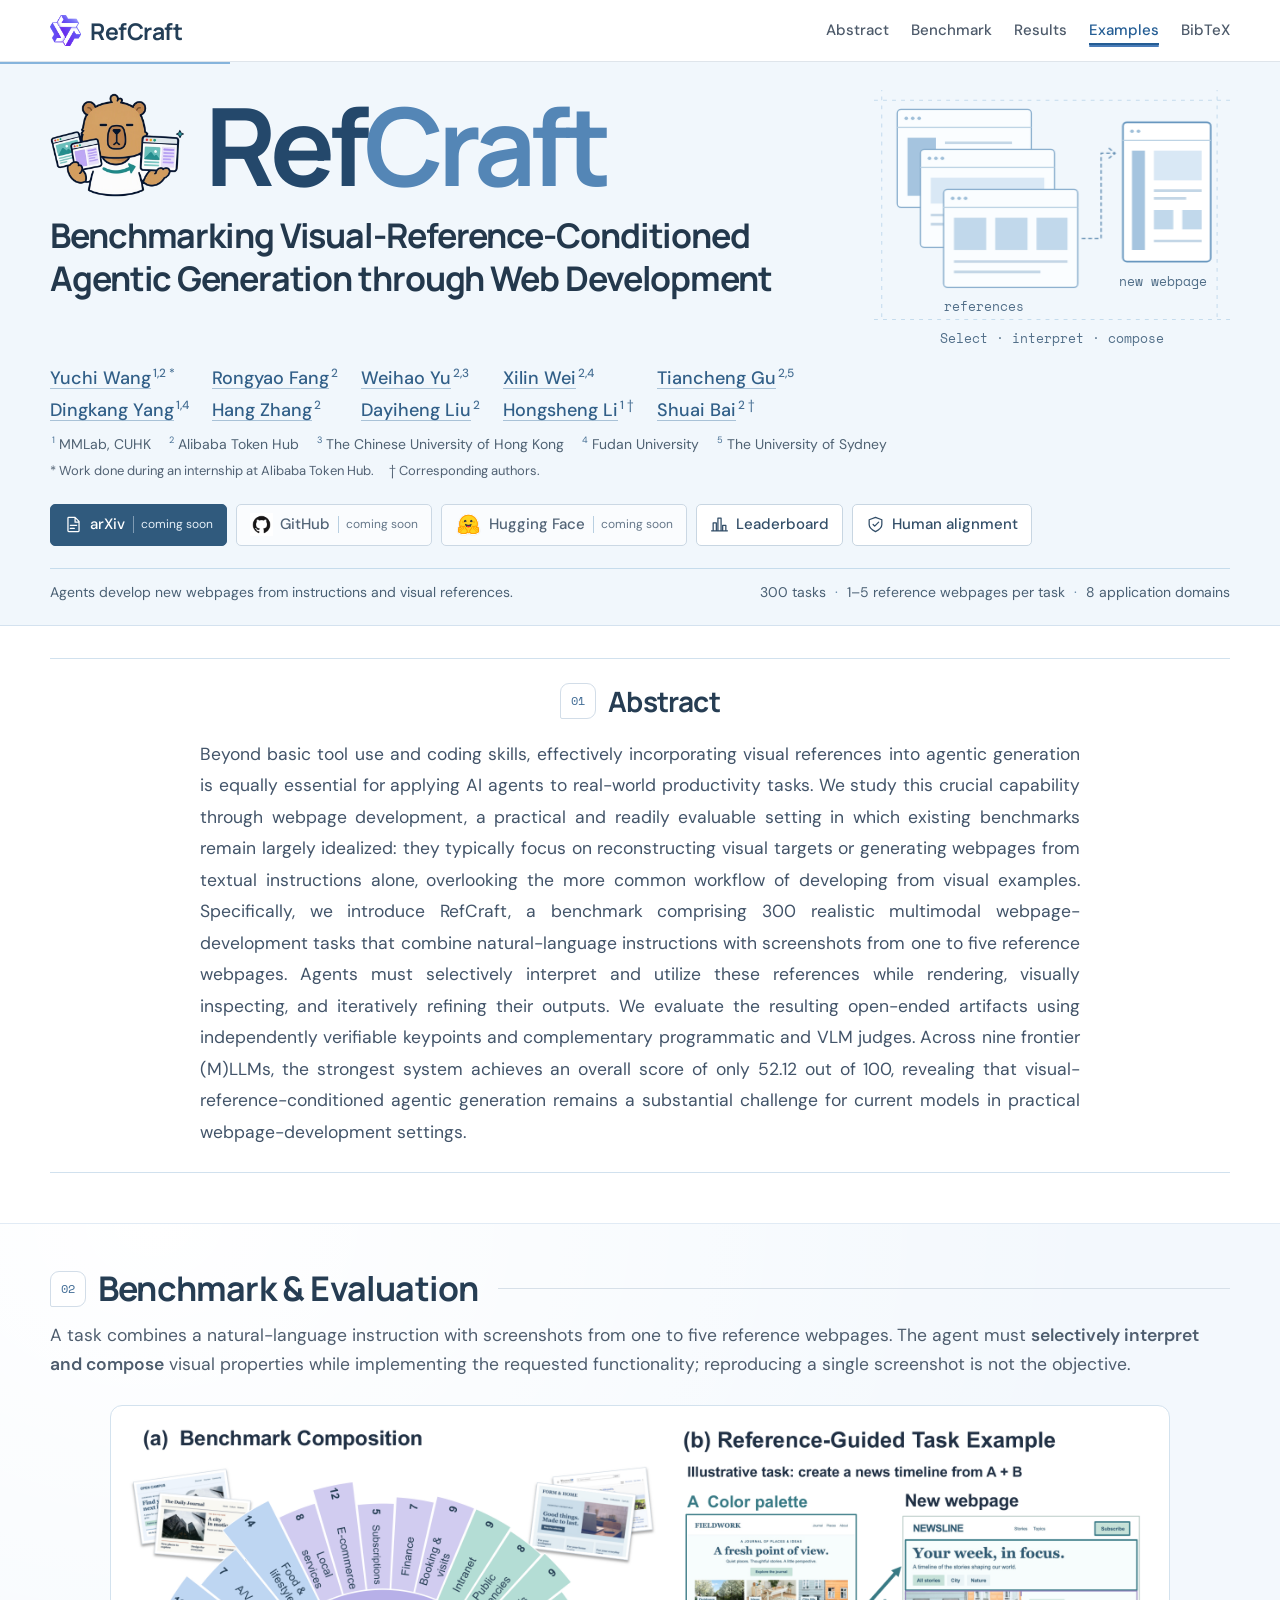
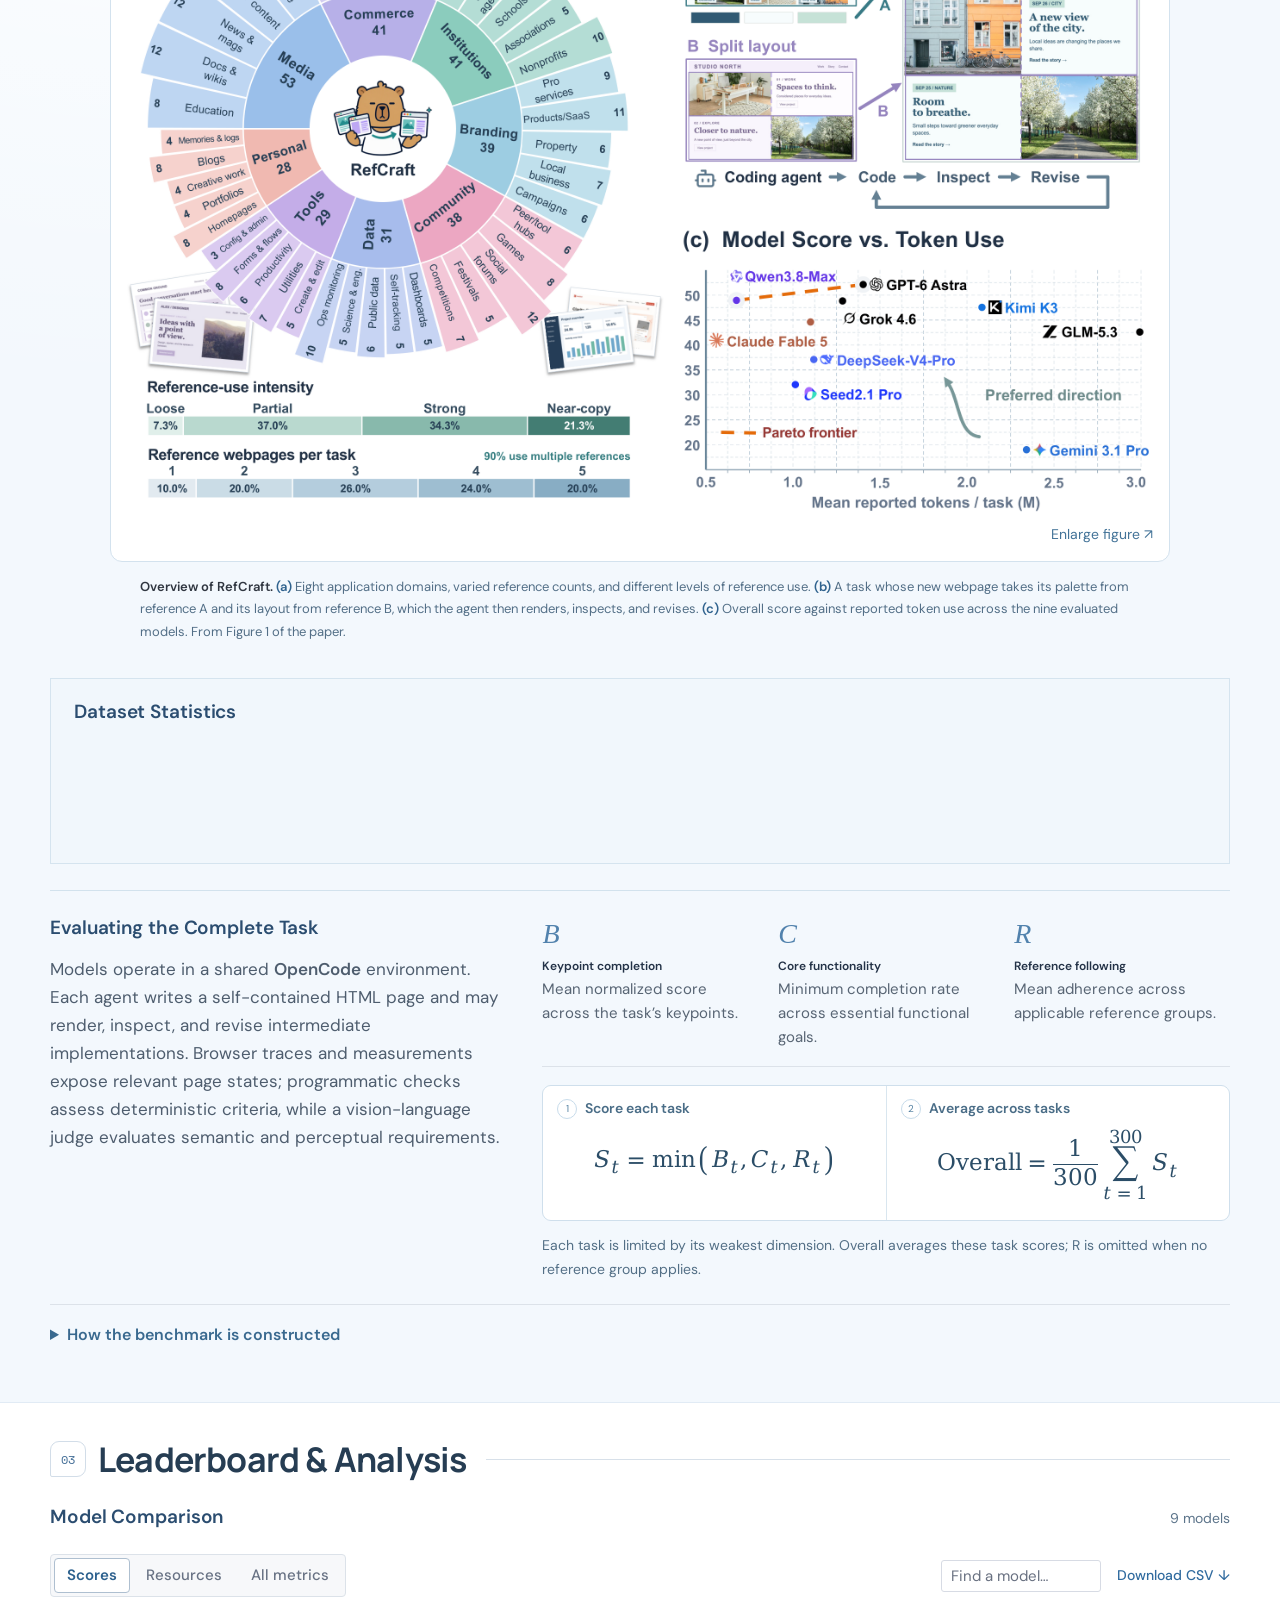
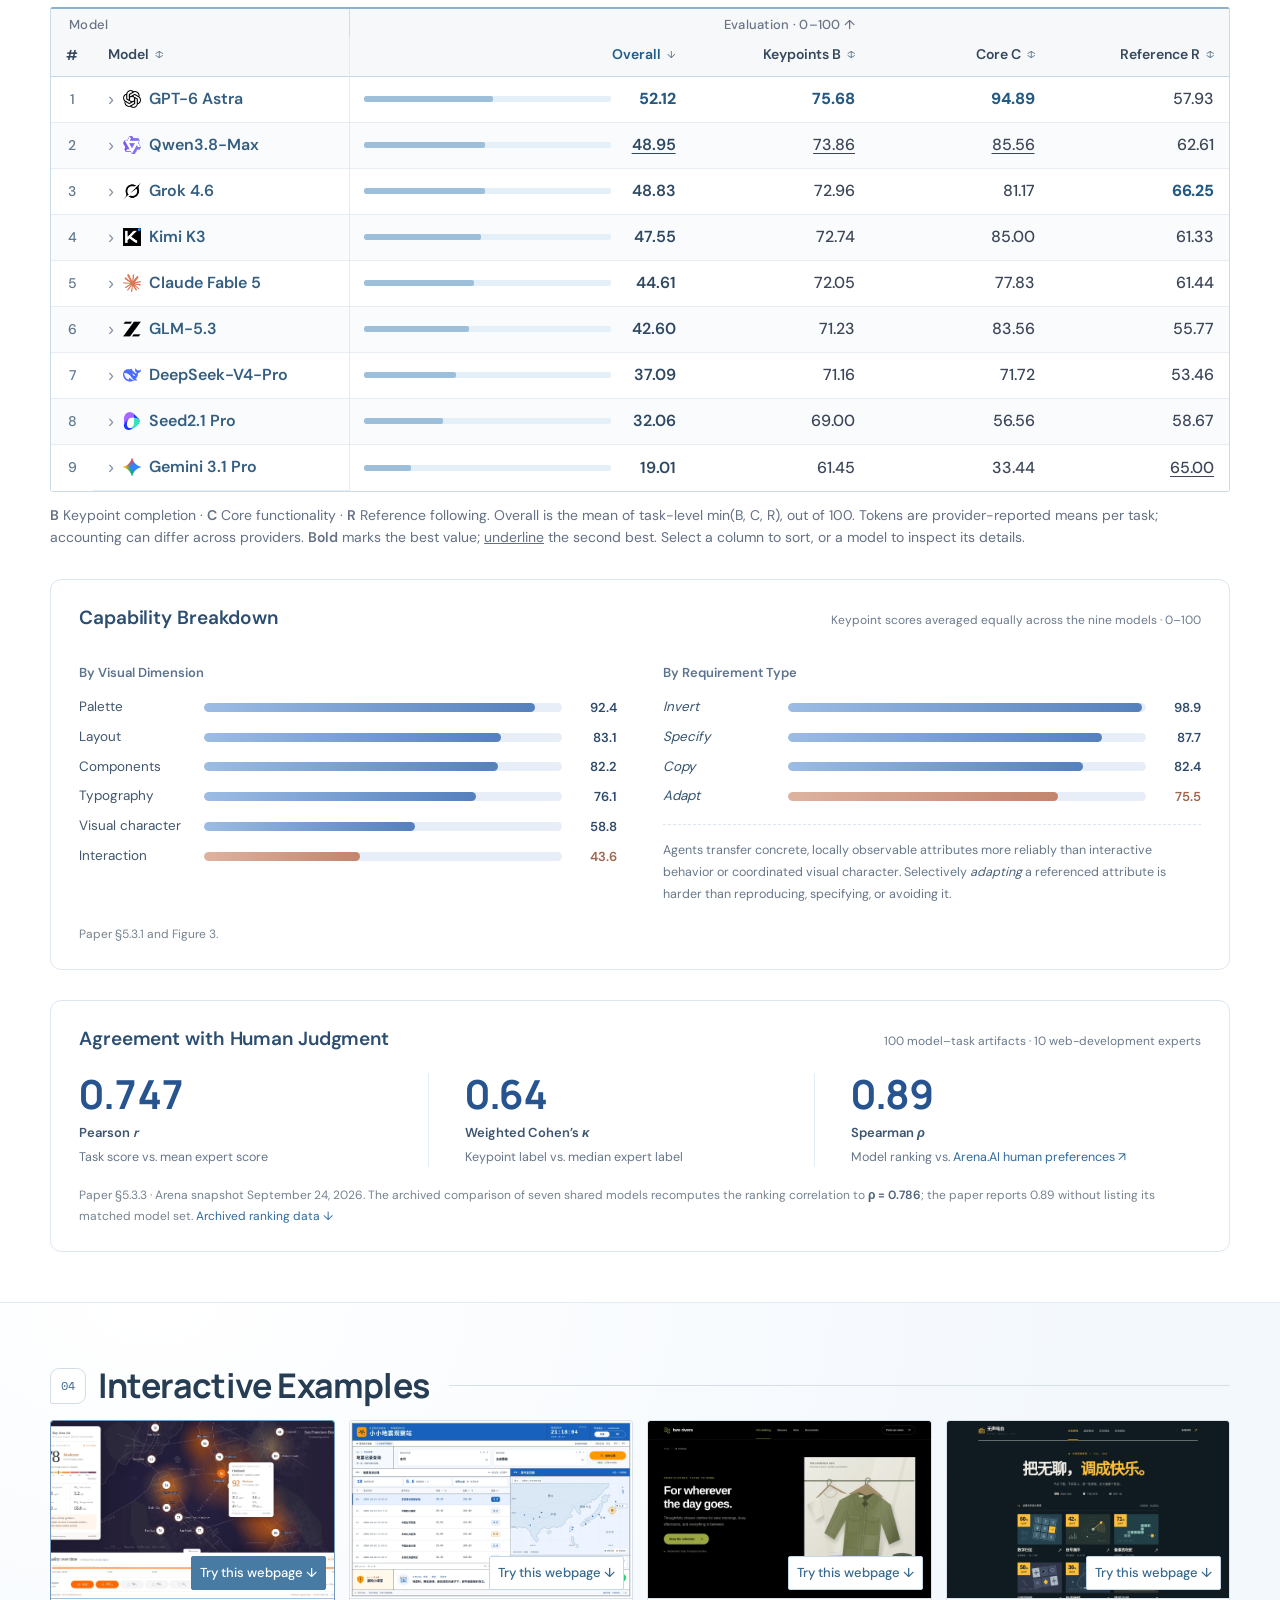
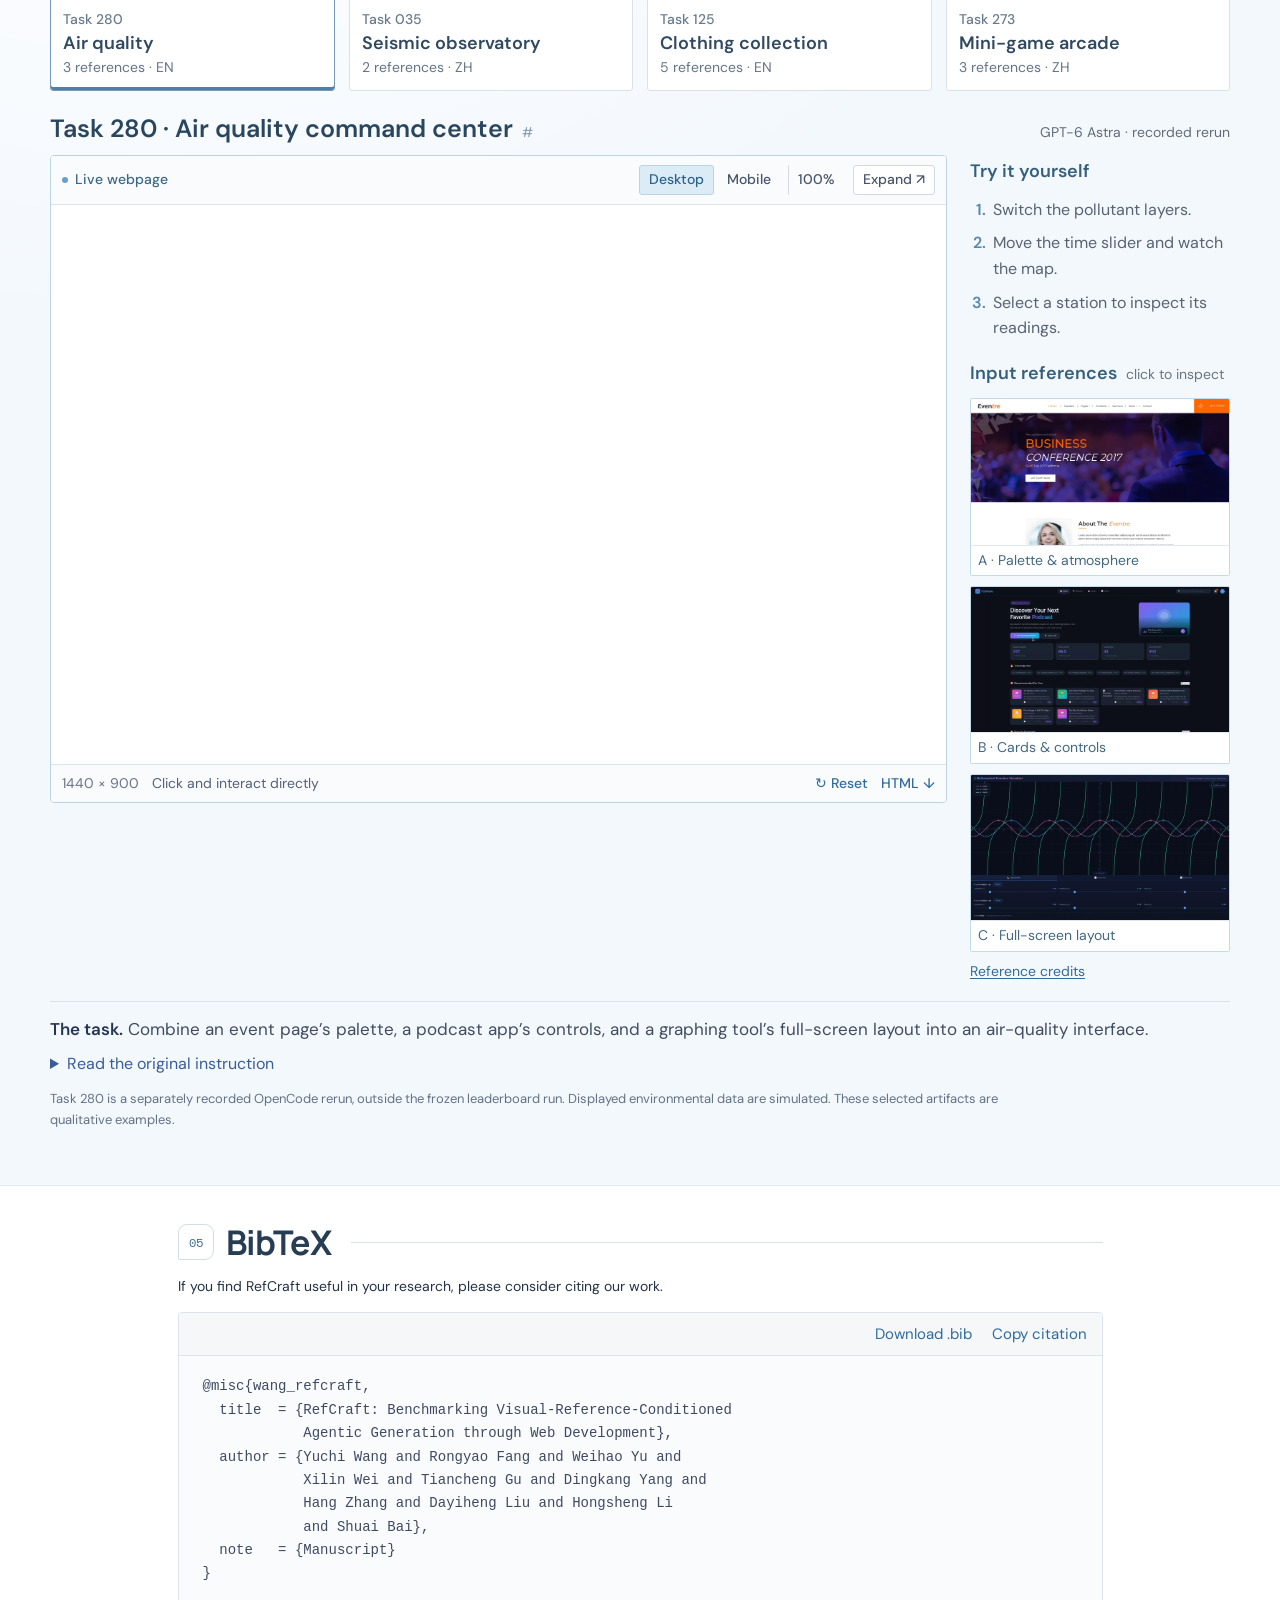
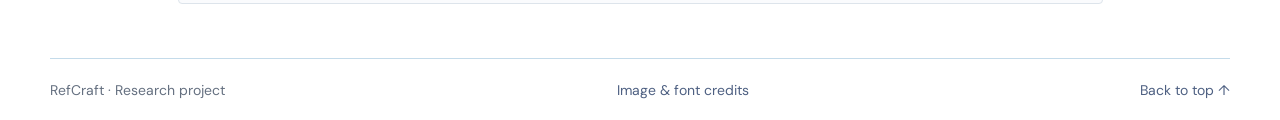
==== index.html @ 6232bb5b "init" ====
<!DOCTYPE html>

<html lang="en">
<head>
<meta charset="utf-8"/>
<meta content="width=device-width, initial-scale=1" name="viewport"/>
<meta content="#edf5fc" name="theme-color"/>
<meta content="RefCraft: Benchmarking Visual-Reference-Conditioned Agentic Generation through Web Development. A benchmark of 300 multimodal tasks for reference-guided webpage development." name="description"/>
<meta content="RefCraft: Visual-Reference-Conditioned Agentic Generation" property="og:title"/>
<meta content="300 multimodal tasks, 1–5 reference webpages per task, and a unified evaluation of nine frontier models." property="og:description"/>
<meta content="website" property="og:type"/>
<meta content="assets/social-card.png" property="og:image"/>
<title>RefCraft: Benchmarking Visual-Reference-Conditioned Agentic Generation</title>
<link href="assets/favicon.svg" rel="icon" type="image/svg+xml"/>
<link href="styles.css?v=22" rel="stylesheet"/>
<script defer="" src="data/site-data.js?v=22"></script>
<link href="leaderboard.css?v=22" rel="stylesheet"/><script defer="" src="leaderboard.js?v=22"></script><script defer="" src="app.js?v=22"></script><link href="visual.css?v=22" rel="stylesheet"/>
<script>
/* Scroll reveal and numeric count-up. Self-contained so the page never depends
   on it to stay readable: without IntersectionObserver, reduced motion, or a
   script error, "js-reveal" is absent and every element renders normally. */
(function () {
  var root = document.documentElement;
  try {
    if (!('IntersectionObserver' in window)) return;
    if (window.matchMedia('(prefers-reduced-motion: reduce)').matches) return;
  } catch (error) { return; }
  root.classList.add('js-reveal');
  var showAll = function () {
    root.classList.remove('js-reveal');
    var pending = document.querySelectorAll('[data-reveal]');
    for (var i = 0; i < pending.length; i++) pending[i].classList.add('is-revealed');
  };
  var safety = setTimeout(showAll, 4000);
  /* The header gains a shadow once the page leaves the masthead. */
  var header = null, ticking = false;
  var syncHeader = function () {
    ticking = false;
    if (!header) header = document.querySelector('.site-header');
    if (header) header.classList.toggle('is-scrolled', window.scrollY > 12);
  };
  window.addEventListener('scroll', function () {
    if (ticking) return;
    ticking = true;
    requestAnimationFrame(syncHeader);
  }, { passive: true });
  var countUp = function (scope) {
    var targets = scope.querySelectorAll('[data-count]');
    for (var i = 0; i < targets.length; i++) (function (node) {
      var target = parseFloat(node.getAttribute('data-count'));
      var decimals = parseInt(node.getAttribute('data-decimals'), 10) || 0;
      if (!isFinite(target)) return;
      var started = null, duration = 1000;
      var step = function (now) {
        if (started === null) started = now;
        var progress = Math.min((now - started) / duration, 1);
        var eased = 1 - Math.pow(1 - progress, 3);
        node.textContent = (target * eased).toFixed(decimals)
          .replace(/\B(?=(\d{3})+(?!\d))/g, ',');
        if (progress < 1) requestAnimationFrame(step);
        else node.textContent = target.toFixed(decimals)
          .replace(/\B(?=(\d{3})+(?!\d))/g, ',');
      };
      requestAnimationFrame(step);
    })(targets[i]);
  };
  document.addEventListener('DOMContentLoaded', function () {
    try {
      var observer = new IntersectionObserver(function (entries) {
        for (var i = 0; i < entries.length; i++) {
          if (!entries[i].isIntersecting) continue;
          var el = entries[i].target;
          el.classList.add('is-revealed');
          observer.unobserve(el);
          countUp(el);
        }
      }, { rootMargin: '0px 0px -10% 0px', threshold: 0.08 });
      var items = document.querySelectorAll('[data-reveal]');
      for (var i = 0; i < items.length; i++) observer.observe(items[i]);
      clearTimeout(safety);
    } catch (error) { clearTimeout(safety); showAll(); }
  });
})();
</script>
</head>
<body>
<a class="skip-link" href="#main">Skip to content</a>
<header class="site-header"><div class="nav-inner">
<div class="nav-identity"><a class="brand" href="#main"><img alt="" class="brand-mark" height="31" src="assets/brands/qwen.png" title="Qwen" width="31"/>RefCraft</a></div>
<nav aria-label="Page sections"><a href="#abstract">Abstract</a><a href="#benchmark">Benchmark</a><a href="#leaderboard">Results</a><a href="#examples">Examples</a><a href="#citation">BibTeX</a></nav>
</div></header>
<main id="main"><div class="paper-masthead"><section aria-labelledby="paper-title" class="paper-header container">
<div class="masthead-grid"><h1 id="paper-title"><span class="paper-name"><img alt="" class="paper-mascot" fetchpriority="high" height="346" src="assets/refcraft-mascot.png" width="452"/><span>Ref<span class="craft-word">Craft</span></span><span class="sr-only">: </span></span><span class="paper-subtitle">Benchmarking Visual-Reference-Conditioned <br class="title-break"/>Agentic Generation through Web Development</span></h1><div aria-label="Authors" class="authors">
<span><a aria-label="Yuchi Wang — Personal homepage" data-author="yuchi-wang" href="https://wangyuchi369.github.io/" rel="noopener noreferrer" target="_blank" title="Yuchi Wang — Personal homepage">Yuchi Wang</a><sup>1,2 *</sup></span><span><a aria-label="Rongyao Fang — Personal homepage" data-author="rongyao-fang" href="https://rongyaofang.github.io/" rel="noopener noreferrer" target="_blank" title="Rongyao Fang — Personal homepage">Rongyao Fang</a><sup>2</sup></span><span><a aria-label="Weihao Yu — Personal homepage" data-author="weihao-yu" href="https://yuyouxixi.github.io/" rel="noopener noreferrer" target="_blank" title="Weihao Yu — Personal homepage">Weihao Yu</a><sup>2,3</sup></span><span><a aria-label="Xilin Wei — Personal homepage" data-author="xilin-wei" href="https://wiselnn570.github.io/" rel="noopener noreferrer" target="_blank" title="Xilin Wei — Personal homepage">Xilin Wei</a><sup>2,4</sup></span><span><a aria-label="Tiancheng Gu — Personal homepage" data-author="tiancheng-gu" href="https://tiancheng-gu.github.io/" rel="noopener noreferrer" target="_blank" title="Tiancheng Gu — Personal homepage">Tiancheng Gu</a><sup>2,5</sup></span><span><a aria-label="Dingkang Yang — Personal homepage" data-author="dingkang-yang" href="https://ydk122024.github.io/" rel="noopener noreferrer" target="_blank" title="Dingkang Yang — Personal homepage">Dingkang Yang</a><sup>1,4</sup></span><span><a aria-label="Hang Zhang — Google Scholar profile (author mapping to confirm)" data-author="hang-zhang" href="https://scholar.google.com/citations?hl=en&amp;user=kMpV724AAAAJ" rel="noopener noreferrer" target="_blank" title="Hang Zhang — Google Scholar profile (author mapping to confirm)">Hang Zhang</a><sup>2</sup></span><span><a aria-label="Dayiheng Liu — Personal homepage" data-author="dayiheng-liu" href="https://liudayiheng.github.io/" rel="noopener noreferrer" target="_blank" title="Dayiheng Liu — Personal homepage">Dayiheng Liu</a><sup>2</sup></span><span><a aria-label="Hongsheng Li — Personal homepage" data-author="hongsheng-li" href="https://www.ee.cuhk.edu.hk/~hsli/" rel="noopener noreferrer" target="_blank" title="Hongsheng Li — Personal homepage">Hongsheng Li</a><sup>1 †</sup></span><span><a aria-label="Shuai Bai — Personal homepage" data-author="shuai-bai" href="https://shuaibai623.github.io/" rel="noopener noreferrer" target="_blank" title="Shuai Bai — Personal homepage">Shuai Bai</a><sup>2 †</sup></span>
</div><figure aria-labelledby="composition-caption" class="composition-mark">
<svg aria-hidden="true" viewbox="0 10 276 180">
<path class="guide" d="M6 8v190M266 8v190M0 18h276M0 188h276"></path>
<g class="reference-sheet"><rect height="76" rx="3" width="104" x="18" y="25"></rect><path class="browser-rule" d="M18 39h104"></path><circle cx="25" cy="32" r="1.4"></circle><circle cx="30" cy="32" r="1.4"></circle><circle cx="35" cy="32" r="1.4"></circle><rect class="ref-fill-a" height="45" width="22" x="26" y="47"></rect><path class="content-line" d="M55 51h52M55 59h36M55 80h52M55 87h42"></path><path class="sample-a" d="M55 69h52"></path></g>
<g class="reference-sheet"><rect height="76" rx="3" width="104" x="36" y="56"></rect><path class="browser-rule" d="M36 70h104"></path><circle cx="43" cy="63" r="1.4"></circle><circle cx="48" cy="63" r="1.4"></circle><circle cx="53" cy="63" r="1.4"></circle><rect class="ref-fill-b" height="20" width="88" x="44" y="78"></rect><path class="content-line" d="M44 107h39M44 114h29M94 107h38M94 114h26"></path></g>
<g class="reference-sheet"><rect height="76" rx="3" width="104" x="54" y="87"></rect><path class="browser-rule" d="M54 101h104"></path><circle cx="61" cy="94" r="1.4"></circle><circle cx="66" cy="94" r="1.4"></circle><circle cx="71" cy="94" r="1.4"></circle><rect class="ref-fill-c" height="25" width="25" x="62" y="109"></rect><rect class="ref-fill-c" height="25" width="25" x="94" y="109"></rect><rect class="ref-fill-c" height="25" width="24" x="126" y="109"></rect><path class="content-line" d="M62 143h88M62 151h67"></path></g>
<path class="composition-arrow" d="M161 125h15v-66h11m-5-4 5 4-5 4"></path>
<g class="output-sheet"><rect height="108" rx="3" width="68" x="193" y="35"></rect><path class="browser-rule" d="M193 49h68"></path><circle cx="200" cy="42" r="1.4"></circle><circle cx="205" cy="42" r="1.4"></circle><rect class="ref-fill-a" height="77" width="10" x="200" y="57"></rect><rect class="ref-fill-b" height="23" width="37" x="217" y="57"></rect><path class="content-line" d="M217 88h37M217 94h25"></path><rect class="ref-fill-c" height="15" width="15" x="217" y="103"></rect><rect class="ref-fill-c" height="15" width="15" x="239" y="103"></rect><path class="content-line" d="M217 127h37"></path></g>
<text x="54" y="181">references</text><text x="190" y="162">new webpage</text>
</svg><figcaption id="composition-caption">Select · interpret · compose</figcaption></figure></div>
<div class="affiliations"><span><sup>1</sup> MMLab, CUHK</span><span><sup>2</sup> Alibaba Token Hub</span><span><sup>3</sup> The Chinese University of Hong Kong</span><span><sup>4</sup> Fudan University</span><span><sup>5</sup> The University of Sydney</span></div>
<p class="author-notes">* Work done during an internship at Alibaba Token Hub. <span>† Corresponding authors.</span></p>
<div aria-label="Project resources" class="resource-links">
<a aria-label="arXiv homepage — RefCraft paper coming soon" class="resource primary" href="https://arxiv.org/" rel="noopener noreferrer" target="_blank" title="RefCraft’s arXiv link will be added when available."><svg aria-hidden="true" viewbox="0 0 24 24"><path d="M14 3H6a1 1 0 0 0-1 1v16a1 1 0 0 0 1 1h12a1 1 0 0 0 1-1V8Zm0 0v6h5M8 13h8M8 17h5"></path></svg>arXiv<small>coming soon</small></a>
<span aria-label="GitHub, coming soon" class="resource unavailable" data-resource="github"><img alt="" class="official-icon" height="24" src="assets/brands/github.png" width="24"/>GitHub<small>coming soon</small></span>
<span aria-label="Hugging Face, coming soon" class="resource unavailable" data-resource="huggingface"><img alt="" class="official-icon huggingface-icon" height="24" src="assets/brands/huggingface.png" width="24"/>Hugging Face<small>coming soon</small></span>
<a class="resource" href="#leaderboard"><svg aria-hidden="true" viewbox="0 0 24 24"><path d="M4 20V10h4v10m2 0V4h4v16m2 0v-7h4v7M2 20h20"></path></svg>Leaderboard</a>
<a class="resource" href="#analysis"><svg aria-hidden="true" viewbox="0 0 24 24"><path d="M9 12l2 2 5-5M12 3l8 3v6c0 5-8 9-8 9s-8-4-8-9V6Z"></path></svg>Human alignment</a></div>
<p class="paper-deck"><span>Agents develop new webpages from instructions and visual references.</span><span class="deck-facts">300 tasks <i>·</i> 1–5 reference webpages per task <i>·</i> 8 application domains</span></p></section></div><section aria-labelledby="abstract-title" class="section reading-width" data-section="abstract" id="abstract">
<div class="section-heading"><span aria-hidden="true" class="section-index">01</span><h2 id="abstract-title">Abstract</h2></div>
<p class="abstract-text" id="abstract-text"></p>
</section><div class="band band-tint"><section aria-labelledby="benchmark-title" class="section container" data-section="benchmark" id="benchmark">
<div class="section-heading"><span aria-hidden="true" class="section-index">02</span><h2 id="benchmark-title">Benchmark &amp; Evaluation</h2></div>
<p class="section-intro">A task combines a natural-language instruction with screenshots from one to five reference webpages. The agent must <strong>selectively interpret and compose</strong> visual properties while implementing the requested functionality; reproducing a single screenshot is not the objective.</p>
<figure class="paper-figure teaser-figure" data-reveal="">
<button aria-label="Enlarge the paper’s overview figure" class="figure-zoom" data-enlarge="assets/paper-v2-teaser.webp" data-title="Figure 1. Overview of RefCraft" type="button"><img alt="Overview of RefCraft: (a) eight application domains and their subdomains around the project mascot, with reference-use intensity and reference-count distributions; (b) a task whose new webpage borrows a palette from reference A and a layout from reference B before the agent renders, inspects and revises it; (c) overall score against reported token use for nine frontier models, with the Pareto frontier marked." height="1608" fetchpriority="low" src="assets/paper-v2-teaser.webp" width="2382"/><span class="figure-open">Enlarge figure ↗</span></button>
<figcaption><strong>Overview of RefCraft.</strong> <b>(a)</b> Eight application domains, varied reference counts, and different levels of reference use. <b>(b)</b> A task whose new webpage takes its palette from reference A and its layout from reference B, which the agent then renders, inspects, and revises. <b>(c)</b> Overall score against reported token use across the nine evaluated models. From Figure 1 of the paper.</figcaption>
</figure>
<div class="benchmark-statistics"><div class="dataset-summary"><h3>Dataset Statistics</h3>
<ul class="stat-row" data-reveal="">
<li><strong data-count="300" data-decimals="0">300</strong><span>tasks</span></li>
<li><strong data-count="186" data-decimals="0">186</strong><span>webpage types</span></li>
<li><strong data-count="3491" data-decimals="0">3,491</strong><span>reference screenshots</span></li>
<li><strong data-count="12082" data-decimals="0">12,082</strong><span>scored criteria</span></li>
</ul>
</div></div><div class="evaluation-layout"><div class="evaluation-intro"><h3>Evaluating the Complete Task</h3><p>Models operate in a shared <strong>OpenCode</strong> environment. Each agent writes a self-contained HTML page and may render, inspect, and revise intermediate implementations. Browser traces and measurements expose relevant page states; programmatic checks assess deterministic criteria, while a vision-language judge evaluates semantic and perceptual requirements.</p></div><div class="benchmark-protocol">
<div class="score-definitions"><div><strong>B</strong><p><b>Keypoint completion</b><br/>Mean normalized score across the task’s keypoints.</p></div><div><strong>C</strong><p><b>Core functionality</b><br/>Minimum completion rate across essential functional goals.</p></div><div><strong>R</strong><p><b>Reference following</b><br/>Mean adherence across applicable reference groups.</p></div></div>
<div aria-label="How the benchmark score is computed" class="scoring-equations" role="group">
<div class="scoring-step"><div class="scoring-label"><span aria-hidden="true">1</span>Score each task</div><div class="scoring-math"><math aria-label="S sub t equals the minimum of B sub t, C sub t, and R sub t" display="block" xmlns="http://www.w3.org/1998/Math/MathML"><mrow><msub><mi>S</mi><mi>t</mi></msub><mo>=</mo><mi mathvariant="normal">min</mi><mo>⁡</mo><mrow><mo>(</mo><msub><mi>B</mi><mi>t</mi></msub><mo>,</mo><msub><mi>C</mi><mi>t</mi></msub><mo>,</mo><msub><mi>R</mi><mi>t</mi></msub><mo>)</mo></mrow></mrow></math></div></div>
<div class="scoring-step"><div class="scoring-label"><span aria-hidden="true">2</span>Average across tasks</div><div class="scoring-math"><math aria-label="Overall equals one over 300 times the sum of S sub t for t from 1 to 300" display="block" xmlns="http://www.w3.org/1998/Math/MathML"><mrow><mtext>Overall</mtext><mo>=</mo><mfrac><mn>1</mn><mn>300</mn></mfrac><munderover><mo>∑</mo><mrow><mi>t</mi><mo>=</mo><mn>1</mn></mrow><mn>300</mn></munderover><msub><mi>S</mi><mi>t</mi></msub></mrow></math></div></div>
</div>
<p class="scoring-note">Each task is limited by its weakest dimension. Overall averages these task scores; R is omitted when no reference group applies.</p>
</div></div><details class="method-details"><summary>How the benchmark is constructed</summary><div class="construction-notes"><article><h3>1. Visual reference pool</h3><p>Licensed templates, conventional synthetic pages, and atypically styled pages provide varied layouts, palettes, typography, components, interactions, and visual character.</p></article><article><h3>2. Controlled task synthesis</h3><p>Each design dimension can <em>copy</em>, <em>adapt</em>, or <em>invert</em> a reference, follow an explicit textual requirement (<em>specify</em>), or remain unconstrained (<em>ignore</em>).</p></article><article><h3>3. Verified evaluation keypoints</h3><p>Requirements are decomposed into independently assessable criteria, checked through model review and revised by ten web-development experts.</p></article></div><figure class="paper-figure framework-figure">
<button aria-label="Enlarge benchmark construction and evaluation figure" class="figure-zoom" data-enlarge="assets/paper-v2-framework.webp" data-title="Figure 2. Benchmark construction and evaluation" type="button"><img alt="Paper diagram of reference-pool curation, instruction and keypoint construction, agentic generation, and evidence-based evaluation." loading="lazy" src="assets/paper-v2-framework.webp"/><span aria-hidden="true" class="zoom-label">↗</span></button>
<figcaption><strong>Benchmark construction and evaluation.</strong> A diverse reference pool supports controlled user requests. Verified keypoints remain hidden from the generation agent and guide programmatic and visual evaluation of the completed webpage.</figcaption>
</figure></details></section></div><section aria-labelledby="leaderboard-title" class="section container" data-section="leaderboard" id="leaderboard">
<div class="section-heading"><span aria-hidden="true" class="section-index">03</span><h2 id="leaderboard-title">Leaderboard &amp; Analysis</h2></div>
<div class="leaderboard-heading"><h3>Model Comparison</h3><span id="leaderboard-count">9 models</span></div><div class="table-toolbar"><div aria-label="Visible leaderboard metrics" class="leaderboard-views" id="leaderboard-views" role="group"><button aria-pressed="true" data-view="scores" type="button">Scores</button><button aria-pressed="false" data-view="resources" type="button">Resources</button><button aria-pressed="false" data-view="all" type="button">All metrics</button></div><div class="table-actions"><label><span class="sr-only">Search models</span><input autocomplete="off" id="model-search" placeholder="Find a model…" type="search"/></label><a class="download-link" download="" href="data/leaderboard.csv">Download CSV ↓</a></div></div>
<div aria-label="Results table, scroll horizontally on small screens" class="table-wrap" role="region" tabindex="0"><table id="leaderboard-table"><caption class="sr-only">Nine-model results from the paper. Select Scores, Resources, or All metrics to change columns. Select a model to expand its metrics. Rank always refers to Overall.</caption><thead></thead><tbody></tbody></table></div>
<p class="table-status sr-only" id="table-status" role="status"></p>
<p class="table-note"><span><strong>B</strong> Keypoint completion · <strong>C</strong> Core functionality · <strong>R</strong> Reference following.</span> <span>Overall is the mean of task-level min(B, C, R), out of 100. Tokens are provider-reported means per task; accounting can differ across providers. <b>Bold</b> marks the best value; <u>underline</u> the second best. Select a column to sort, or a model to inspect its details.</span></p>

<div aria-labelledby="capability-title" class="capability-panel" data-reveal="" id="capabilities" role="group">
<div class="panel-heading"><h3 id="capability-title">Capability Breakdown</h3><span>Keypoint scores averaged equally across the nine models · 0–100</span></div>
<div class="capability-grid">
<figure class="capability-chart">
<figcaption>By Visual Dimension</figcaption>
<ul class="bar-list">
<li style="--bar:92.4%"><span class="bar-label">Palette</span><span class="bar-track"><span class="bar-fill"></span></span><span class="bar-value">92.4</span></li>
<li style="--bar:83.1%"><span class="bar-label">Layout</span><span class="bar-track"><span class="bar-fill"></span></span><span class="bar-value">83.1</span></li>
<li style="--bar:82.2%"><span class="bar-label">Components</span><span class="bar-track"><span class="bar-fill"></span></span><span class="bar-value">82.2</span></li>
<li style="--bar:76.1%"><span class="bar-label">Typography</span><span class="bar-track"><span class="bar-fill"></span></span><span class="bar-value">76.1</span></li>
<li style="--bar:58.8%"><span class="bar-label">Visual character</span><span class="bar-track"><span class="bar-fill"></span></span><span class="bar-value">58.8</span></li>
<li class="is-low" style="--bar:43.6%"><span class="bar-label">Interaction</span><span class="bar-track"><span class="bar-fill"></span></span><span class="bar-value">43.6</span></li>
</ul>
</figure>
<figure class="capability-chart">
<figcaption>By Requirement Type</figcaption>
<ul class="bar-list">
<li style="--bar:98.87%"><span class="bar-label"><em>Invert</em></span><span class="bar-track"><span class="bar-fill"></span></span><span class="bar-value">98.9</span></li>
<li style="--bar:87.68%"><span class="bar-label"><em>Specify</em></span><span class="bar-track"><span class="bar-fill"></span></span><span class="bar-value">87.7</span></li>
<li style="--bar:82.42%"><span class="bar-label"><em>Copy</em></span><span class="bar-track"><span class="bar-fill"></span></span><span class="bar-value">82.4</span></li>
<li class="is-low" style="--bar:75.49%"><span class="bar-label"><em>Adapt</em></span><span class="bar-track"><span class="bar-fill"></span></span><span class="bar-value">75.5</span></li>
</ul>
<p class="chart-aside">Agents transfer concrete, locally observable attributes more reliably than interactive behavior or coordinated visual character. Selectively <em>adapting</em> a referenced attribute is harder than reproducing, specifying, or avoiding it.</p>
</figure>
</div>
<p class="panel-note">Paper §5.3.1 and Figure 3.</p>
</div>

<div aria-labelledby="agreement-title" class="results-validation agreement-panel" data-reveal="" id="analysis" role="group">
<div class="panel-heading"><h3 id="agreement-title">Agreement with Human Judgment</h3><span>100 model–task artifacts · 10 web-development experts</span></div>
<div class="agreement-metrics">
<div><strong>0.747</strong><span>Pearson <i>r</i></span><p>Task score vs. mean expert score</p></div>
<div><strong>0.64</strong><span>Weighted Cohen’s <i>κ</i></span><p>Keypoint label vs. median expert label</p></div>
<div><strong>0.89</strong><span>Spearman <i>ρ</i></span><p>Model ranking vs. <a href="https://arena.ai/leaderboard/code/image-to-webdev" rel="noopener noreferrer" target="_blank">Arena.AI human preferences ↗</a></p></div>
</div>
<p class="panel-note">Paper §5.3.3 · Arena snapshot September 24, 2026. The archived comparison of seven shared models recomputes the ranking correlation to <strong>ρ = 0.786</strong>; the paper reports 0.89 without listing its matched model set. <a download="" href="data/arena-alignment.csv">Archived ranking data ↓</a></p>
</div></section><div class="band band-tint"><section aria-labelledby="examples-title" class="section container" data-section="examples" id="examples">
<div class="section-heading"><span aria-hidden="true" class="section-index">04</span><h2 id="examples-title">Interactive Examples</h2></div>
<div aria-label="Select an example" class="example-gallery" id="example-tabs" role="tablist"></div>
<div class="example-panel" id="example-panel" role="tabpanel"></div>
<noscript><p>Enable JavaScript to operate the example webpages and explore the results.</p></noscript>
</section></div><section aria-labelledby="citation-title" class="section reading-width citation-section" data-section="citation" id="citation">
<div class="section-heading"><span aria-hidden="true" class="section-index">05</span><h2 id="citation-title">BibTeX</h2></div>
<p>If you find RefCraft useful in your research, please consider citing our work.</p>
<div class="citation-box"><div class="citation-actions"><a download="" href="data/refcraft.bib">Download .bib</a><button id="copy-citation" type="button">Copy citation</button></div><pre aria-label="BibTeX citation" tabindex="0"><code id="bibtex">@misc{wang_refcraft,
  title  = {RefCraft: Benchmarking Visual-Reference-Conditioned
            Agentic Generation through Web Development},
  author = {Yuchi Wang and Rongyao Fang and Weihao Yu and
            Xilin Wei and Tiancheng Gu and Dingkang Yang and
            Hang Zhang and Dayiheng Liu and Hongsheng Li
            and Shuai Bai},
  note   = {Manuscript}
}</code></pre></div>
</section></main>
<footer class="site-footer container"><span>RefCraft · Research project</span><a href="credits.html">Image &amp; font credits</a><a href="#main">Back to top ↑</a></footer>
<div class="toast" id="toast" role="status"></div>
<dialog aria-labelledby="demo-dialog-title" id="demo-dialog"><div class="demo-dialog-heading"><h2 id="demo-dialog-title">Interactive example</h2><button aria-label="Close expanded example" id="close-demo" type="button">Close ✕</button></div><div id="demo-dialog-body"></div></dialog>
<dialog aria-labelledby="image-dialog-title" id="image-dialog"><div class="dialog-top"><p id="image-dialog-title"></p><div aria-label="Image magnification" class="image-view-controls" role="group"><button aria-label="Fit image to available width" aria-pressed="true" id="image-fit" type="button">Fit</button><button aria-label="View image at actual size" aria-pressed="false" id="image-actual" type="button">100%</button><a aria-label="Download original image" download="refcraft-figure.webp" id="download-image">Download</a></div><button aria-label="Close enlarged figure" id="close-dialog" type="button">✕</button></div><div aria-label="Image view, scroll to inspect at actual size" class="image-viewport" id="image-viewport" role="region" tabindex="0"><img alt="" id="dialog-image"/></div><p class="dialog-hint">Select 100% to read details · Scroll to inspect · Esc to close</p></dialog>
</body>
</html>
---- styles.css ----
@font-face{font-family:DM Sans;src:url('assets/fonts/dm-sans-regular.ttf') format('truetype');font-weight:400;font-display:swap}
@font-face{font-family:DM Sans;src:url('assets/fonts/dm-sans-semibold.ttf') format('truetype');font-weight:600;font-display:swap}
@font-face{font-family:DM Sans;src:url('assets/fonts/dm-sans-extrabold.ttf') format('truetype');font-weight:800;font-display:swap}
@font-face{font-family:Manrope;src:url('assets/fonts/manrope-bold.ttf') format('truetype');font-weight:700;font-display:swap}
@font-face{font-family:Space Mono;src:url('assets/fonts/space-mono.ttf') format('truetype');font-weight:400;font-display:swap}
/* Keep the identity in one row even if the optional visual stylesheet is delayed. */
.nav-identity{display:flex;align-items:center;gap:16px;flex-shrink:0;white-space:nowrap}
.site-header .brand{display:inline-flex;align-items:center;gap:9px}
.site-header .brand-mark{width:31px;height:31px;object-fit:contain;flex-shrink:0}
@media(max-width:600px){.site-header .brand-mark{width:27px;height:27px}}
:root{--ink:#242730;--muted:#616570;--blue:#315bc0;--line:#e1e3e9;--soft:#f6f7fa;--paper:#fff;--body:'DM Sans',Arial,sans-serif;--heading:Manrope,'DM Sans',sans-serif;--mono:'Space Mono',monospace}
*{box-sizing:border-box}html{scroll-behavior:smooth;scroll-padding-top:78px}body{margin:0;color:var(--ink);background:var(--paper);font:16px/1.65 var(--body);-webkit-font-smoothing:antialiased}button,input{font:inherit}button,a{touch-action:manipulation}button{cursor:pointer;color:inherit}a{color:var(--blue);text-decoration:none}a:hover{text-decoration:underline;text-underline-offset:3px}img{display:block;max-width:100%;height:auto}p{margin:0 0 17px}h1,h2,h3{margin:0;color:var(--ink)}h2{font:700 30px/1.3 var(--heading);letter-spacing:-.035em;text-align:center;margin-bottom:23px}h3{font-size:18px;line-height:1.4;font-weight:600;margin-bottom:10px}strong,b{font-weight:600}svg{fill:none;stroke:currentColor;stroke-width:1.6;stroke-linecap:round;stroke-linejoin:round}sup{font-size:.66em;color:var(--blue);margin-left:2px}::selection{background:#dae5fd;color:#162d63}:focus-visible{outline:2px solid var(--blue);outline-offset:4px}button:focus-visible{outline-offset:3px}.container{width:min(1100px,calc(100% - 64px));margin-inline:auto}.reading-width{width:min(925px,calc(100% - 64px));margin-inline:auto}.section{padding-top:55px;padding-bottom:5px}.section-intro{max-width:975px;margin:0 auto 25px;font-size:16px;line-height:1.7}.small{font-size:13px;line-height:1.65;color:var(--muted)}.muted{color:var(--muted)}.sr-only{position:absolute;width:1px;height:1px;margin:-1px;padding:0;overflow:hidden;clip:rect(0,0,0,0);white-space:nowrap}.skip-link{position:fixed;top:-100px;left:15px;z-index:99;background:#fff;padding:10px;border:1px solid var(--blue)}.skip-link:focus{top:8px}
.site-header{height:51px;border-bottom:1px solid #ececf1;background:#fffffffa;position:sticky;top:0;z-index:20}.nav-inner{width:min(1100px,calc(100% - 64px));margin:auto;height:100%;display:flex;align-items:center;justify-content:space-between;gap:20px}.brand{font:700 18px var(--heading);letter-spacing:-.5px;color:var(--ink)}.brand:hover{text-decoration:none;color:var(--blue)}nav{display:flex;align-items:center;gap:28px}nav a{font-size:12px;color:#555b67}nav a[aria-current]{color:var(--blue)}.paper-header{text-align:center;padding-top:39px}.paper-header h1{font:700 37px/1.29 var(--heading);letter-spacing:-1.1px;margin:0 auto 22px;max-width:1100px}.paper-name{color:var(--blue)}.authors{display:flex;justify-content:center;flex-wrap:wrap;gap:3px 22px;max-width:1010px;margin:0 auto;font-size:16px;line-height:1.8}.authors>span{white-space:nowrap;color:#39567f}.affiliations{display:flex;flex-wrap:wrap;justify-content:center;gap:3px 20px;max-width:910px;margin:9px auto 0;font-size:13px;line-height:1.6;color:#494d57}.affiliations>span{white-space:nowrap}.author-notes{font-size:10px;color:var(--muted);margin:8px 0 17px}.author-notes>span{margin-left:12px}.resource-links{display:flex;justify-content:center;flex-wrap:wrap;gap:9px;margin-bottom:27px}.resource{min-height:37px;padding:7px 15px;border:1px solid #d5d8e0;border-radius:20px;display:inline-flex;align-items:center;justify-content:center;gap:7px;color:#323846;font-size:12px;line-height:1.4}.resource svg{height:15px;width:15px;flex-shrink:0}.resource.primary{background:#343841;color:#fff;border-color:#343841}.resource:hover{text-decoration:none;background:#f0f3fa}.resource.primary:hover{background:#212735}.resource.unavailable{color:#646977;background:#fafbfc}.resource small{font-size:9px;color:#646b79;border-left:1px solid #d7dae2;padding-left:7px;margin-left:1px}
.paper-figure{margin-top:0;margin-bottom:0}.figure-zoom{width:100%;display:block;border:0;background:#fff;padding:0;position:relative;cursor:zoom-in;text-align:left;border-radius:3px}.figure-zoom img{width:100%;height:auto}.zoom-label{position:absolute;right:7px;bottom:7px;height:25px;width:25px;display:grid;place-items:center;background:#ffffffed;border:1px solid #cfd5df;border-radius:3px;font-size:14px;color:#4b5d7f;opacity:0;transition:opacity .15s}.figure-zoom:hover .zoom-label,.figure-zoom:focus-visible .zoom-label{opacity:1}figcaption{font-size:13px;line-height:1.6;color:#565c68;text-align:left;margin-top:12px}figcaption strong{color:#303640}.teaser{padding-bottom:27px;border-bottom:1px solid var(--line)}.teaser .figure-zoom{max-width:1020px;margin-inline:auto}.teaser figcaption{max-width:1010px;margin-inline:auto;font-size:14px;margin-top:16px}.abstract-text{text-align:justify;line-height:1.8;font-size:16px}.framework-figure{margin:26px auto 24px;max-width:1040px}.construction-notes{display:grid;grid-template-columns:repeat(3,1fr);gap:28px;padding-top:2px}.construction-notes h3{font-size:16px;margin-bottom:7px}.construction-notes p{font-size:14px;line-height:1.65;color:#545a65;margin-bottom:0}.construction-notes em{font-style:normal;font-weight:600;color:#364c77}.composition-layout{display:grid;grid-template-columns:1.55fr 1fr;gap:43px;margin-top:33px;padding-top:30px;border-top:1px solid var(--line);align-items:center}.composition-figure{min-width:0}.composition-figure figcaption{font-size:12px}.dataset-summary{min-width:0}.dataset-summary h3{font-size:18px;margin-bottom:14px}.compact-table{width:100%;border-collapse:collapse;font-size:13px;margin-bottom:15px;font-variant-numeric:tabular-nums}.compact-table th,.compact-table td{padding:7px 0;border-bottom:1px solid #e8e9ef;text-align:left;vertical-align:top;font-weight:400}.compact-table td{text-align:right;font-weight:600;white-space:nowrap;padding-left:10px}.compact-table tr:first-child th,.compact-table tr:first-child td{border-top:1px solid #bfc5d1}.dataset-summary .small{margin-bottom:0;font-size:12px}.score-definitions{display:grid;grid-template-columns:repeat(3,1fr);gap:25px;margin:25px 0 22px;padding:21px 0;border-block:1px solid var(--line)}.score-definitions>div{display:flex;gap:12px;align-items:flex-start}.score-definitions>div>strong{font:italic 30px/1.35 Georgia,serif;color:var(--blue)}.score-definitions p{font-size:13px;line-height:1.6;color:var(--muted);margin:0}.score-definitions b{color:var(--ink);font-size:14px}.equation{display:flex;align-items:center;justify-content:center;gap:18px;font:italic 22px/1.5 Georgia,'Times New Roman',serif;padding:10px 0 25px;color:#272d3b}.equation sub{font-size:12px}.equation>span{display:flex;align-items:center;gap:3px;white-space:nowrap}.equation>span.equation-separator{margin-left:-10px}.fraction{display:inline-flex;flex-direction:column;text-align:center;vertical-align:middle;font-size:15px;line-height:1.4;margin:0 8px;font-style:normal}.fraction>span:first-child{border-bottom:1px solid #373d49}.summation{font-size:31px;position:relative;display:inline-block;font-style:normal;margin:0 19px 0 9px}.summation small{font:9px var(--body);position:absolute;left:50%;transform:translateX(-50%);bottom:-9px;white-space:nowrap}.equation-note{font-size:13px;color:var(--muted);line-height:1.65;max-width:870px;margin:0 auto}
.table-toolbar{display:flex;justify-content:space-between;align-items:center;gap:25px;margin:22px 0 12px}.table-toolbar p{font-size:13px;margin:0;color:#555d6c}.table-toolbar p strong{color:var(--ink)}.table-actions{display:flex;gap:16px;align-items:center}.table-actions input{height:32px;width:160px;border:1px solid #d7dbe4;border-radius:3px;padding:4px 9px;background:white;font-size:12px;color:var(--ink)}.table-actions input::placeholder{color:#687080}.download-link{font-size:12px}.table-wrap{overflow-x:auto;border-top:2px solid #505768;border-bottom:1.5px solid #505768}#leaderboard-table{width:100%;border-collapse:collapse;font-variant-numeric:tabular-nums;font-size:13px;min-width:865px;text-align:right}#leaderboard-table th,#leaderboard-table td{padding:11px 12px;border-bottom:1px solid #e7e9ef;white-space:nowrap;font-weight:400}#leaderboard-table th{font-size:12px;color:#4d5666}#leaderboard-table thead{background:#fff}#leaderboard-table .column-groups th{font-size:12px;text-align:center;padding:9px 10px 7px;border-bottom:1px solid #bdc4d0;color:#4a5260}#leaderboard-table .column-groups th:nth-child(2){border-left:1px solid #e7e9ef}#leaderboard-table .column-groups th:nth-child(3){border-left:1px solid #e7e9ef}#leaderboard-table tbody tr:nth-child(even){background:#fafbfe}#leaderboard-table tbody tr:hover{background:#f0f4fc}#leaderboard-table tbody tr.best-row{background:#eff4ff}#leaderboard-table tbody tr:last-child td{border-bottom:0}#leaderboard-table td:nth-child(2),#leaderboard-table .column-labels th:nth-child(2){text-align:left}#leaderboard-table th:first-child,#leaderboard-table td:first-child{padding-left:9px;width:38px;text-align:center;font-size:11px;color:#6b7380}#leaderboard-table th:last-child,#leaderboard-table td:last-child{padding-right:11px}#leaderboard-table td:nth-child(3){color:#294f9e}#leaderboard-table td:nth-child(7){border-left:1px solid #e7e9ef}#leaderboard-table th button{border:0;padding:0;color:inherit;font:inherit;display:inline-flex;gap:5px;align-items:center;background:none;line-height:1.5}#leaderboard-table th[aria-sort=descending] button,#leaderboard-table th[aria-sort=ascending] button{color:var(--blue)}.sort-indicator{font-size:11px;color:#768098}.best-value{font-weight:600}.second-value{text-decoration:underline;text-underline-offset:3px}.table-note{font-size:12px;color:#636b79;line-height:1.65;margin:12px 0 0}.reproducibility{margin-top:17px;color:#596270;font-size:13px}.reproducibility summary{font-size:13px;cursor:pointer;color:#3d5278;font-weight:600}.reproducibility p{margin:12px 0}.empty-row{text-align:center!important;padding:26px!important}.analysis-figure{margin:0 auto 25px;max-width:1035px}.analysis-columns{display:grid;grid-template-columns:1fr 1fr;gap:40px;margin-top:27px}.analysis-columns h3{font-size:18px;margin-bottom:9px}.analysis-columns p{font-size:14px;line-height:1.65;color:#555e6b;min-height:70px;margin-bottom:15px}.ablation-table{border-collapse:collapse;width:100%;font-size:13px;font-variant-numeric:tabular-nums;border-block:1px solid #727a8b;text-align:right}.ablation-table th,.ablation-table td{padding:9px 9px;border-bottom:1px solid #e0e4ec;font-weight:400}.ablation-table th:first-child{text-align:left;padding-left:3px}.ablation-table thead th{color:#566276;font-size:12px}.ablation-table td strong{color:#294f9e}.ablation-table tr:last-child td,.ablation-table tr:last-child th{border-bottom:0}.validation-note{display:flex;gap:30px;border-left:3px solid #98acd7;background:#f8faff;padding:17px 21px;margin-top:25px;align-items:flex-start}.validation-note h3{font-size:15px;min-width:150px;margin:1px 0 0}.validation-note p{font-size:14px;line-height:1.7;margin:0;color:#4d5667}
.example-gallery{display:grid;grid-template-columns:repeat(4,minmax(0,1fr));gap:13px;margin:25px 0 24px}.example-gallery button{display:block;text-align:left;border:1px solid #d7dce7;border-bottom:3px solid #d7dce7;border-radius:3px;background:#fff;padding:0;overflow:hidden;color:#343b48;min-width:0;transition:border-color .15s}.example-gallery button img{width:100%;height:auto;aspect-ratio:16/10;object-fit:cover;object-position:top;border-bottom:1px solid #e4e7ef}.example-gallery button[aria-selected=true]{border-color:var(--blue);background:#f3f6fd}.example-gallery button:hover{border-color:#7c96cc}.gallery-label{display:flex;align-items:center;gap:8px;padding:10px 10px;font-size:12px;line-height:1.4}.gallery-label small{color:#626e81;font-size:10px}.example-panel{border-top:1px solid var(--line);padding-top:23px}.case-heading{display:flex;justify-content:space-between;gap:20px;align-items:baseline;margin-bottom:14px}.case-heading h3{font-size:19px;margin:0}.case-heading>span{font-size:12px;white-space:nowrap;color:#636b79}.case-brief{font-size:14px;line-height:1.7;margin-bottom:17px;color:#434c5e;padding:14px 17px;background:#f8f9fc;border-left:2px solid #a9b9da}.case-brief p{margin:0 0 7px}.case-brief>p>b{font-weight:600;color:#273650}.case-brief details{margin-top:8px}.case-brief summary{font-size:12px;color:#3a5c9b;cursor:pointer}.case-brief pre{font:13px/1.75 var(--body);white-space:pre-wrap;max-height:290px;overflow:auto;margin:12px 0 0;padding-top:12px;border-top:1px solid var(--line)}.case-visuals{display:grid;grid-template-columns:1fr 1.47fr;gap:23px;align-items:start}.visual-heading{display:flex;justify-content:space-between;align-items:baseline;gap:10px;margin:0 0 10px;font-size:13px;font-weight:600}.visual-heading span:last-child{font-size:11px;color:var(--muted);font-weight:400}.references-grid{display:grid;grid-template-columns:repeat(2,minmax(0,1fr));gap:12px}.reference-image{background:white;padding:0;border:1px solid #d8dce6;border-radius:2px;overflow:hidden;text-align:left;width:100%;cursor:zoom-in}.reference-image img{width:100%;aspect-ratio:16/10;object-fit:cover;object-position:top;height:auto}.image-label{display:block;padding:6px 8px;font-size:10px;color:#4c5668;border-top:1px solid #e5e7ee}.case-output{border:1px solid #cbd2e1;border-radius:3px;overflow:hidden}.browser-chrome{height:24px;background:#f3f4f7;padding:0 10px;display:flex;gap:4px;align-items:center}.browser-chrome i{width:4px;height:4px;border-radius:50%;background:#adb5c5}.browser-chrome span{margin-left:7px;font-size:9px;color:#606a7d}.case-output .figure-zoom{border-radius:0}.case-output img{aspect-ratio:16/10;object-fit:cover;object-position:top}.case-caption{font-size:11px;line-height:1.6;color:#626c7c;margin:8px 0 0}.case-note{font-size:13px;color:#565f6e;margin:16px 0 0}.case-note b{color:#354761}.citation-section{padding-bottom:44px}.citation-section>p{font-size:14px}.citation-box{border:1px solid #e0e4ec;border-radius:4px;background:#f7f8fb;overflow:hidden}.citation-actions{display:flex;justify-content:flex-end;gap:20px;border-bottom:1px solid #e0e4ec;padding:9px 15px;font-size:11px}.citation-actions button{border:0;background:transparent;font:inherit;padding:0;color:var(--blue)}.citation-box pre{font:11px/1.9 var(--mono);padding:18px 24px;margin:0;overflow:auto;color:#3e4a62;white-space:pre}.site-footer{border-top:1px solid var(--line);padding:20px 0 27px;display:flex;align-items:center;justify-content:space-between;gap:20px;font-size:11px;color:#657080}.site-footer a{color:#4e6082}.toast{position:fixed;bottom:22px;left:50%;transform:translate(-50%,20px);opacity:0;pointer-events:none;background:#2d374e;color:#fff;padding:10px 19px;border-radius:4px;font-size:12px;z-index:100;transition:opacity .15s,transform .15s;max-width:calc(100% - 30px);text-align:center}.toast.show{opacity:1;transform:translate(-50%,0)}dialog{border:1px solid #7d879b;border-radius:5px;background:#fff;color:var(--ink);padding:0;width:min(1450px,96vw);max-height:94vh;overflow:auto;box-shadow:0 15px 60px #0005}dialog::backdrop{background:#161d32d9}.dialog-top{position:sticky;top:0;background:#fffffff7;z-index:1;padding:12px 17px;border-bottom:1px solid var(--line);display:flex;align-items:center;justify-content:space-between;gap:20px}.dialog-top p{margin:0;font-size:13px}.dialog-top button{width:32px;height:32px;flex-shrink:0;border:1px solid #d0d6e2;border-radius:3px;background:white;font-size:14px}#dialog-image{width:100%;height:auto}.dialog-hint{font-size:11px;text-align:center;color:var(--muted);margin:10px 0}body.modal-open{overflow:hidden}
@media(min-width:1500px){.paper-header{padding-top:46px}.paper-header h1{font-size:39px}}
@media(max-width:1100px){.paper-header h1{font-size:33px;letter-spacing:-.9px}.authors{font-size:15px;gap:3px 20px}.composition-layout{gap:30px}.construction-notes{gap:22px}.case-visuals{grid-template-columns:1fr 1.4fr}.gallery-label{font-size:11px;padding:9px 8px}.analysis-columns{gap:30px}#leaderboard-table th,#leaderboard-table td{padding:10px 10px}}
@media(max-width:800px){.container,.nav-inner{width:calc(100% - 44px)}.reading-width{width:calc(100% - 64px)}.paper-header{padding-top:31px}.paper-header h1{font-size:27px;letter-spacing:-.6px}.authors{font-size:14px;gap:3px 17px}.affiliations{font-size:11px;gap:3px 14px}.author-notes{font-size:9px}.resource-links{margin-bottom:23px}.resource{font-size:11px;padding:7px 12px}.teaser figcaption{font-size:12px}.section{padding-top:43px}h2{font-size:27px;margin-bottom:20px}.section-intro,.abstract-text,#evaluation>p{font-size:15px}.abstract-text{line-height:1.75}.construction-notes{gap:18px}.construction-notes h3{font-size:14px}.construction-notes p{font-size:12px}.composition-layout{grid-template-columns:1.25fr 1fr;gap:24px;margin-top:25px;padding-top:25px}.compact-table{font-size:11px}.dataset-summary h3{font-size:16px}.dataset-summary .small{font-size:11px}.composition-figure figcaption{font-size:11px}.score-definitions{gap:17px;margin-block:20px;padding-block:18px}.score-definitions>div{gap:9px}.score-definitions>div>strong{font-size:26px}.score-definitions b{font-size:12px}.score-definitions p{font-size:11px}.equation{font-size:19px}.equation-note{font-size:12px}.analysis-columns p{font-size:13px;min-height:85px}.analysis-columns h3{font-size:16px}.ablation-table{font-size:11px}.ablation-table th,.ablation-table td{padding:8px 6px}.ablation-table thead th{font-size:10px}.validation-note{gap:20px;padding:15px 18px}.validation-note h3{font-size:14px;min-width:120px}.validation-note p{font-size:13px}.example-gallery{gap:9px}.gallery-label{display:block;line-height:1.4;min-height:50px;font-size:11px}.gallery-label small{display:block;font-size:9px;margin-bottom:2px}.case-heading h3{font-size:17px}.case-heading>span{font-size:10px}.case-brief{font-size:13px;padding:12px 14px}.case-visuals{gap:17px}.visual-heading{font-size:12px}.visual-heading span:last-child{font-size:9px}.references-grid{gap:9px}.image-label{font-size:9px;padding:5px 6px}.case-caption{font-size:10px}figcaption{font-size:12px}.case-note{font-size:12px}}
@media(max-width:600px){html{scroll-padding-top:72px}.container,.reading-width,.nav-inner{width:calc(100% - 32px)}.site-header{height:46px}.nav-inner{gap:15px}.brand{font-size:15px}nav{gap:13px;overflow-x:auto;padding-block:8px}nav a{font-size:10px;white-space:nowrap}nav a:last-child{display:none}.paper-header{padding-top:26px}.paper-header h1{font-size:27px;line-height:1.32;letter-spacing:-.7px;margin-bottom:21px}.title-break{display:none}.authors{font-size:12px;gap:4px 12px;line-height:1.7}.affiliations{font-size:10px;gap:4px 11px;line-height:1.5;margin-top:11px}.affiliations>span{white-space:normal}.author-notes{font-size:8px;max-width:320px;margin:10px auto 17px;line-height:1.7}.author-notes>span{margin-left:0;display:block}.resource-links{gap:7px;margin-inline:auto;max-width:350px;margin-bottom:22px}.resource{font-size:11px;min-height:34px;padding:7px 11px}.resource small{font-size:8px}.resource svg{width:14px;height:14px}.teaser{padding-bottom:21px}.teaser figcaption{font-size:11px;line-height:1.6;margin-top:11px}.zoom-label{height:22px;width:22px;font-size:12px;opacity:1;right:3px;bottom:3px}.section{padding-top:35px;padding-bottom:0}h2{font-size:25px;letter-spacing:-.03em;margin-bottom:18px}.section-intro{font-size:14px;line-height:1.75;margin-bottom:20px}.abstract-text{font-size:14px;line-height:1.8;text-align:left}.framework-figure{margin-top:20px;margin-bottom:20px}figcaption{font-size:11px;line-height:1.65;margin-top:9px}.construction-notes{grid-template-columns:1fr;gap:16px}.construction-notes h3{font-size:15px;margin-bottom:5px}.construction-notes p{font-size:13px;line-height:1.7}.composition-layout{grid-template-columns:1fr;gap:24px;margin-top:25px;padding-top:23px}.composition-figure .figure-zoom{max-width:400px;margin:auto}.dataset-summary h3{font-size:17px}.compact-table{font-size:12px}.compact-table th,.compact-table td{padding:6px 0}.dataset-summary .small{font-size:12px}#evaluation>p{font-size:14px}.score-definitions{grid-template-columns:1fr;gap:16px;padding-block:19px}.score-definitions>div{gap:15px}.score-definitions>div>strong{font-size:27px;min-width:22px;line-height:1.2}.score-definitions p{font-size:12px;line-height:1.6}.score-definitions b{font-size:13px}.equation{flex-wrap:wrap;gap:8px;font-size:19px;padding:4px 0 24px}.equation>span.equation-separator{display:none}.equation>span{flex-basis:100%;justify-content:center}.equation>span:last-child{margin-top:7px}.equation-note{font-size:12px}.table-toolbar{align-items:flex-start;gap:15px;flex-direction:column;margin-top:18px;margin-bottom:12px}.table-toolbar p{font-size:12px}.table-actions{width:100%;justify-content:space-between}.table-actions input{width:180px;font-size:11px;height:30px}.table-wrap{border-top-width:1.5px}#leaderboard-table{font-size:12px;min-width:820px}#leaderboard-table th,#leaderboard-table td{padding:9px 9px}.table-note{font-size:11px;line-height:1.7}.reproducibility{font-size:12px}.reproducibility summary{font-size:12px}.analysis-figure{margin-bottom:22px}.analysis-columns{grid-template-columns:1fr;gap:24px;margin-top:25px}.analysis-columns h3{font-size:17px}.analysis-columns p{font-size:13px;min-height:0;margin-bottom:13px}.ablation-table{font-size:12px}.ablation-table thead th{font-size:11px}.ablation-table th,.ablation-table td{padding:9px 7px}.validation-note{display:block;padding:15px 17px;margin-top:20px}.validation-note h3{font-size:15px;margin-bottom:7px}.validation-note p{font-size:13px}.example-gallery{grid-template-columns:1fr 1fr;gap:11px;margin:20px 0}.example-gallery button img{aspect-ratio:16/10}.gallery-label{display:flex;gap:8px;min-height:unset;padding:9px 8px;font-size:11px}.gallery-label small{margin:0;display:inline}.example-panel{padding-top:18px}.case-heading{display:block;margin-bottom:12px}.case-heading h3{font-size:18px;margin-bottom:6px}.case-heading>span{font-size:11px}.case-brief{font-size:12px;line-height:1.75;padding:12px 13px}.case-brief summary{font-size:11px}.case-brief pre{font-size:12px}.case-visuals{grid-template-columns:1fr;gap:21px}.visual-heading{font-size:13px}.visual-heading span:last-child{font-size:10px}.image-label{font-size:10px;padding:6px 7px}.references-grid{gap:10px}.case-caption{font-size:10px}.case-note{font-size:12px;margin-top:14px}.citation-section{padding-bottom:30px}.citation-section>p{font-size:13px}.citation-box pre{font-size:9px;line-height:1.85;padding:14px}.citation-actions{font-size:10px;padding:8px 12px}.site-footer{font-size:10px;flex-wrap:wrap;gap:12px;padding:18px 0 23px}.site-footer>span{flex-basis:100%}.dialog-top{padding:9px 12px}.dialog-top p{font-size:11px}.dialog-hint{font-size:10px}}
@media(prefers-reduced-motion:reduce){html{scroll-behavior:auto}*,*:before,*:after{animation:none!important;transition:none!important}}

.case-caption a{text-decoration:underline;text-underline-offset:2px}
.image-view-controls{display:flex;align-items:center;gap:5px;margin-left:auto;flex-shrink:0}.dialog-top .image-view-controls button{width:auto;min-width:37px;height:29px;font:11px var(--body);padding:0 9px}.image-view-controls button[aria-pressed=true]{background:#edf2fc;border-color:#92a7d1;color:#284f9e}.image-view-controls a{font-size:11px;padding:4px 8px}.image-viewport{max-height:calc(94vh - 100px);width:100%;overflow:auto;overscroll-behavior:contain}.image-viewport.actual-size #dialog-image{width:var(--image-width);max-width:none;height:auto}.image-viewport:focus-visible{outline-offset:-3px}@media(max-width:600px){.dialog-top{flex-wrap:wrap;gap:8px}.dialog-top p{width:calc(100% - 44px);order:0}.dialog-top #close-dialog{order:1}.image-view-controls{order:2;margin-left:0;flex-basis:100%;justify-content:flex-start}.image-viewport{max-height:calc(94vh - 145px)}.dialog-hint{font-size:9px;padding-inline:8px}}

/* Results-first research layout and runnable artifact viewer. */
.container{width:min(1240px,calc(100% - 64px))}.nav-inner{width:min(1240px,calc(100% - 64px))}.paper-header{max-width:1140px;padding-top:34px}.paper-header h1{font-size:35px;line-height:1.3;margin-bottom:19px}.authors{font-size:15px}.resource-links{margin-bottom:19px}.paper-deck{max-width:850px;margin:0 auto 0;font-size:14px;line-height:1.65;color:#5a6373}.section{padding-top:42px}.section h2{text-align:left;font-size:29px;margin-bottom:13px}.section-intro{max-width:none;margin-bottom:20px;line-height:1.7}.results-chart{border-top:1px solid var(--line);padding-top:20px}.chart-heading{display:flex;align-items:baseline;justify-content:space-between;gap:18px;margin-bottom:4px}.chart-heading h3{font-size:17px;margin:0}.chart-heading>span{font-size:12px;color:var(--muted)}.chart-footnote{font-size:11px;line-height:1.7;color:var(--muted);margin:6px 0 0}.table-toolbar{margin:24px 0 10px}.table-toolbar p strong{font-size:17px}.toolbar-note{font-size:12px}.model-link{font:inherit;color:inherit;padding:0;border:0;background:transparent;text-align:left}.model-link:hover{color:var(--blue);text-decoration:underline;text-underline-offset:3px}#leaderboard-table td{padding-block:9px}.table-note{font-size:11px}.reproducibility{font-size:12px}.reproducibility summary{font-size:12px}
#examples{border-top:1px solid var(--line);margin-top:36px;padding-top:31px}.example-gallery{gap:18px;margin:23px 0 22px}.example-gallery button{border:0;border-bottom:2px solid #dce0e8;border-radius:0;background:#fff}.gallery-preview{display:block;position:relative;border:1px solid #dfe3eb;overflow:hidden}.example-gallery button img{border:0;aspect-ratio:16/10;transition:transform .2s}.example-gallery button:hover img{transform:scale(1.025)}.gallery-open{position:absolute;right:8px;bottom:8px;font-size:10px;padding:4px 8px;color:#fff;background:#263c66;border-radius:2px}.example-gallery button[aria-selected=true]{background:#f6f8fd;border-bottom-color:var(--blue)}.example-gallery button[aria-selected=true] .gallery-preview{border-color:#8098c7}.gallery-label{padding:11px 10px 12px;display:grid;grid-template-columns:1fr;gap:2px;min-height:0;font-size:14px}.gallery-label small{font-size:10px;color:#697385}.gallery-label b{font-weight:600}.gallery-label>span{font-size:11px;color:#707888}.example-panel{padding-top:19px;border-top:0}.case-heading{margin-bottom:15px;gap:15px}.case-heading h3{font-size:19px}.case-heading>span{font-size:11px}.example-workspace{display:grid;grid-template-columns:minmax(0,1fr) 250px;gap:24px;align-items:start}#live-home{min-width:0}#live-browser{min-width:0;border:1px solid #cdd4e0;border-radius:4px;overflow:hidden;background:#fff}.live-toolbar{min-height:43px;background:#f8f9fc;border-bottom:1px solid #dbe0ea;display:flex;align-items:center;gap:10px;padding:7px 11px;font-size:11px}.live-title{display:flex;align-items:center;gap:7px;margin-right:auto;white-space:nowrap;color:#3a465b;font-weight:600}.live-title i{height:6px;width:6px;border-radius:50%;background:#4f70b1}.live-toolbar button{border:1px solid #d3d9e5;background:#fff;font:11px/1.4 var(--body);padding:4px 9px;border-radius:3px;color:#48546b;white-space:nowrap}.viewport-controls{display:flex;gap:3px}.viewport-controls button{border-color:transparent;background:transparent}.viewport-controls button[aria-pressed=true]{background:#e5ebf7;border-color:#c6d2e9;color:#244c9e}.viewport-controls #demo-scale{border-left:1px solid #d4dae6;border-radius:0;margin-left:4px}.live-toolbar button:hover{background:#eaf0fb}.demo-stage{width:100%;position:relative;overflow:auto;background:#e9edf3;overscroll-behavior:contain;isolation:isolate}.demo-stage:focus-visible{outline-offset:-3px}.demo-canvas{position:relative;margin-inline:auto;background:#fff;flex-shrink:0}#demo-frame{display:block;border:0;max-width:none;transform-origin:0 0;position:absolute;top:0;left:0;background:#fff}.demo-stage.actual-size .demo-canvas{margin-left:0}#demo-loading{position:absolute;inset:0;display:grid;place-items:center;font-size:13px;background:#f6f8fc;color:#53637e;pointer-events:none}#demo-loading[hidden]{display:none}.live-footer{min-height:34px;padding:7px 11px;display:flex;align-items:center;gap:13px;font-size:10px;color:#687489;border-top:1px solid #dbe0ea;background:#f9fafc}.live-footer button{border:0;padding:0;background:transparent;color:var(--blue);font:inherit}.live-footer a{white-space:nowrap}.live-help{margin-right:auto;color:#53617a}#demo-size{font-variant-numeric:tabular-nums}.case-inspector{padding-top:2px}.case-inspector h4{font-size:13px;font-weight:600;margin:0 0 9px;color:#354259}.case-inspector h4>span{font-size:10px;font-weight:400;color:#6b7381;margin-left:5px}.case-inspector ol{padding-left:20px;margin:0 0 23px;color:#596273;font-size:12px;line-height:1.65}.case-inspector li{padding-left:3px;margin-bottom:7px}.case-inspector li::marker{color:#5b75a5}.references-grid{gap:10px;grid-template-columns:repeat(2,minmax(0,1fr))}.reference-image{border-radius:2px}.image-label{font-size:9px;line-height:1.4;padding:5px 6px}.reference-credit{font-size:10px;margin:8px 0 0}.reference-credit a{text-decoration:underline;text-underline-offset:2px}.case-brief{padding:13px 0 0;border:0;border-top:1px solid var(--line);background:transparent;font-size:13px;margin:18px 0 0}.case-brief summary{font-size:12px}.case-caption{font-size:11px;margin-top:12px;max-width:980px}.case-brief pre{max-height:320px;font-size:13px}
#demo-dialog:not(:modal){position:static;inset:auto;margin:0;padding:0;border:0;border-radius:0;box-shadow:none;width:100%;max-width:none;max-height:none;overflow:visible;background:transparent}#demo-dialog:not(:modal) .demo-dialog-heading{display:none}#demo-dialog:modal{position:fixed;inset:0;margin:auto;width:calc(100vw - 32px);max-width:1800px;max-height:calc(100dvh - 24px);overflow:auto;padding:0;border:1px solid #8a96ae;border-radius:5px}#demo-dialog:modal #live-browser{border:0;border-radius:0}#demo-dialog:modal .demo-stage{background:#e5e9f1}#demo-dialog:modal .demo-dialog-heading{display:flex}.demo-dialog-heading{justify-content:space-between;align-items:center;gap:15px;padding:10px 14px;background:#fff;border-bottom:1px solid var(--line)}.demo-dialog-heading h2{font:600 14px/1.5 var(--body);letter-spacing:0;text-align:left;margin:0}.demo-dialog-heading button{font-size:11px;background:#fff;border:1px solid #d2d8e2;padding:5px 9px;border-radius:3px;white-space:nowrap}
#abstract{border-top:1px solid var(--line);margin-top:39px;padding-top:30px}.abstract-text{font-size:15px;line-height:1.8;text-align:left}.benchmark-columns{display:grid;grid-template-columns:minmax(240px,.85fr) minmax(0,1.7fr);gap:50px;margin-top:26px}.benchmark-protocol>p{font-size:14px;line-height:1.75}.benchmark-statistics .small{font-size:12px}.benchmark-protocol .score-definitions{margin:18px 0;gap:20px;padding:17px 0}.benchmark-protocol .score-definitions>div{display:block}.benchmark-protocol .score-definitions>div>strong{font-size:24px}.benchmark-protocol .score-definitions b{font-size:12px}.benchmark-protocol .score-definitions p{font-size:12px}.benchmark-protocol .equation{font-size:19px;gap:8px;padding:5px 0 25px}.benchmark-protocol .equation-note{font-size:12px}.method-details{margin-top:22px;border-top:1px solid var(--line);padding-top:17px}.method-details summary{font-size:13px;font-weight:600;color:#3b557e;cursor:pointer}.method-details .construction-notes{margin-top:20px}.method-details .framework-figure{max-width:1000px;margin-bottom:0}.analysis-columns{margin-top:20px}.analysis-columns p{min-height:0}.validation-note{background:transparent;border-left:0;border-top:1px solid var(--line);padding:18px 0 0}.citation-section{padding-bottom:38px}.site-footer{font-size:11px}
@media(min-width:1500px){.paper-header h1{font-size:37px}.paper-header{padding-top:40px}}
@media(max-width:1000px){.example-workspace{grid-template-columns:minmax(0,1fr) 205px;gap:18px}.case-inspector ol{font-size:11px}.live-toolbar{gap:5px;padding:7px 8px}.live-toolbar button{font-size:10px;padding:4px 7px}.live-title{font-size:10px}.benchmark-columns{gap:30px}.benchmark-protocol .equation{flex-wrap:wrap}.benchmark-protocol .equation-separator{display:none}.benchmark-protocol .equation>span:last-child{margin-top:5px}.gallery-label{font-size:12px}.paper-header h1{font-size:31px}}
@media(max-width:800px){.container,.nav-inner{width:calc(100% - 40px)}.paper-header h1{font-size:28px}.authors{font-size:13px}.section{padding-top:34px}.section h2{font-size:26px}.example-gallery{gap:11px}.example-workspace{grid-template-columns:1fr}.case-inspector{display:grid;grid-template-columns:1fr 1fr;gap:10px 24px}.case-inspector h4{margin:0}.case-inspector h4:first-child{grid-column:1;grid-row:1}.case-inspector ol{grid-column:1;grid-row:2 / span 2;margin:0;font-size:12px}.case-inspector h4:nth-of-type(2){grid-column:2;grid-row:1}.case-inspector .references-grid{grid-column:2;grid-row:2;grid-template-columns:repeat(3,minmax(0,1fr))}.case-inspector .reference-credit{grid-column:2;grid-row:3;margin:0}.case-heading>span{font-size:10px}.benchmark-columns{grid-template-columns:1fr;gap:24px}.benchmark-protocol .score-definitions>div{display:flex}.benchmark-protocol .score-definitions{grid-template-columns:repeat(3,1fr)}.benchmark-statistics .compact-table{font-size:13px}.chart-heading{flex-wrap:wrap;gap:3px}.chart-heading>span{font-size:11px}.gallery-label{font-size:12px}.gallery-label>span{font-size:10px}.gallery-open{font-size:9px;padding:3px 5px;right:5px;bottom:5px}}
@media(max-width:600px){.container,.reading-width,.nav-inner{width:calc(100% - 32px)}.paper-header{padding-top:25px}.paper-header h1{font-size:26px}.authors{font-size:12px}.paper-deck{font-size:12px}.resource-links{max-width:unset;gap:6px;margin-bottom:16px}.resource{font-size:10px;padding:6px 10px}.paper-deck br{display:none}.section{padding-top:30px}.section h2{font-size:25px}.section-intro{font-size:13px;margin-bottom:17px}.chart-heading h3{font-size:15px}.chart-footnote{font-size:10px}.table-toolbar{gap:10px}.table-toolbar p strong{font-size:16px}.toolbar-note{font-size:10px}.table-note{font-size:10px}.reproducibility summary{font-size:11px}.example-gallery{grid-template-columns:1fr 1fr;gap:13px;margin:18px 0}.gallery-label{display:grid;font-size:12px;padding:8px 7px;gap:2px}.gallery-label small{display:block;font-size:9px}.gallery-label>span{font-size:9px}.gallery-open{font-size:9px}.case-heading h3{font-size:17px}.case-heading>span{font-size:10px}.case-inspector{display:block}.case-inspector h4{margin-bottom:9px}.case-inspector ol{margin-bottom:20px}.case-inspector .references-grid{grid-template-columns:repeat(3,minmax(0,1fr))}.case-inspector .reference-credit{margin-top:8px}.image-label{font-size:9px}.case-brief{font-size:12px;line-height:1.7}.case-caption{font-size:10px}.case-brief pre{font-size:12px}.live-toolbar{flex-wrap:wrap;gap:4px;padding:7px}.live-title{margin-right:auto;font-size:10px}.viewport-controls{order:2;flex-basis:100%;border-top:1px solid #e0e5ed;padding-top:5px;margin-top:3px}.live-toolbar #expand-demo{order:1}.viewport-controls button{font-size:10px}.live-footer{padding:7px;gap:10px;font-size:9px}.live-help{display:none}#demo-size{margin-right:auto}#demo-dialog:modal{width:calc(100vw - 12px)}.demo-dialog-heading{padding:8px 9px;gap:8px}.demo-dialog-heading h2{font-size:11px}.demo-dialog-heading button{font-size:10px}.abstract-text{font-size:14px}.benchmark-protocol .score-definitions{grid-template-columns:1fr}.benchmark-protocol .score-definitions>div{gap:13px}.benchmark-protocol .score-definitions p{font-size:12px}.benchmark-protocol .equation{font-size:17px}.validation-note{padding-top:15px}nav{gap:12px}nav a{font-size:10px}nav a:last-child{display:none}.brand{flex-shrink:0}#examples{margin-top:28px;padding-top:25px}}
#leaderboard-table tr.chart-selected td{background:#eef3fc}#leaderboard-table tr.chart-selected td:first-child{box-shadow:inset 3px 0 #5377b9}

/* Concise findings and a larger reference view alongside each live artifact. */
.result-highlights{display:grid;grid-template-columns:repeat(3,minmax(0,1fr));border-block:1px solid var(--line);margin:24px 0 21px;padding:20px 0 21px;gap:30px}.result-highlights>div{min-width:0;padding-right:22px;border-right:1px solid var(--line)}.result-highlights>div:last-child{border:0;padding-right:0}.result-highlights p:first-child{font-size:11px;letter-spacing:.025em;color:#677084;margin-bottom:7px}.result-highlights>div>strong{font:400 37px/1.2 Georgia,'Times New Roman',serif;letter-spacing:-.8px;color:#3159a8;display:block;margin-bottom:7px}.result-highlights strong>span{font:400 13px/1.2 var(--body);letter-spacing:0;color:#6f7888;margin-left:3px}.result-highlights p:last-child{font-size:12px;color:#515c70;line-height:1.65;margin:0}.result-highlights b{font-weight:600}.results-chart{border:0;padding-top:0}.chart-heading h3{font-size:16px}.chart-heading{margin-bottom:7px}.chart-footnote{margin-top:8px}.leaderboard-heading{display:flex;align-items:baseline;justify-content:space-between;gap:15px;margin:29px 0 11px}.leaderboard-heading h3{font-size:19px;margin:0}.leaderboard-heading>span{font:11px var(--body);color:#718096}.section h2{letter-spacing:-.045em}.gallery-preview{border-radius:3px}.gallery-open{background:#fff;color:#2b4e8e;border:1px solid #d7e0ef;font-weight:600;padding:5px 8px}.example-gallery button[aria-selected=true] .gallery-open{background:#315bc0;color:#fff;border-color:#315bc0}
@media(min-width:1101px){.case-inspector .references-grid{grid-template-columns:1fr;gap:10px}.case-inspector .reference-image img{aspect-ratio:16/9}.case-inspector .image-label{font-size:10px;padding:5px 7px}.case-inspector ol{margin-bottom:18px}.example-workspace{grid-template-columns:minmax(0,1fr) 235px}}
@media(max-width:800px){.result-highlights{gap:18px;padding:17px 0;margin:20px 0}.result-highlights>div{padding-right:16px}.result-highlights>div>strong{font-size:32px}.result-highlights p:first-child{font-size:10px;line-height:1.5}.result-highlights p:last-child{font-size:11px}.result-highlights strong>span{font-size:11px}.leaderboard-heading{margin-top:24px}.leaderboard-heading h3{font-size:18px}}
@media(max-width:600px){.result-highlights{gap:11px;padding:15px 0;margin:20px 0 19px}.result-highlights>div{padding-right:9px}.result-highlights p:first-child{font-size:9px;line-height:1.6;min-height:29px;letter-spacing:0}.result-highlights>div>strong{font-size:29px;letter-spacing:-.6px;margin-bottom:8px}.result-highlights strong>span{font-size:9px;display:block;margin:3px 0 0}.result-highlights p:last-child{font-size:10px;line-height:1.6}.result-highlights p:last-child b{white-space:nowrap}.chart-heading h3{font-size:14px}.leaderboard-heading h3{font-size:17px}.gallery-open{font-size:9px;padding:4px 5px}}
.case-permalink{font-size:14px;color:#8899b7;font-weight:400;margin-left:3px}.case-permalink:hover{color:var(--blue)}
---- leaderboard.css ----
#leaderboard{min-width:0}
#leaderboard #leaderboard-views{display:inline-flex;align-items:center;flex-wrap:wrap;gap:3px;padding:3px;border:1px solid #dce2ec;border-radius:7px;background:#f5f7fb;max-width:100%}
#leaderboard #leaderboard-views button{border:1px solid transparent;border-radius:4px;padding:6px 12px;background:transparent;color:#687284;font:500 12px/1.5 var(--body,Arial,sans-serif);white-space:nowrap;min-height:32px;cursor:pointer}
#leaderboard #leaderboard-views button:hover{color:#315ba7;background:#eef2f8}
#leaderboard #leaderboard-views button[aria-pressed=true]{background:#fff;border-color:#dce3ef;color:#2f5597;box-shadow:0 1px 3px #2434520c;font-weight:600}
#leaderboard #leaderboard-views button:focus-visible{outline:2px solid #426bb2;outline-offset:2px}
#leaderboard #leaderboard-count{font-size:11px;color:#768193;white-space:nowrap;font-variant-numeric:tabular-nums}
#leaderboard .lb-scroll-region{display:block;width:100%;max-width:100%;min-width:0;overflow-x:auto;overscroll-behavior-x:contain;-webkit-overflow-scrolling:touch;border:1px solid #dae1ec;border-radius:7px;scrollbar-width:thin;scrollbar-color:#b5c0d1 #f5f7fb}
#leaderboard-table.refcraft-leaderboard{width:100%;min-width:720px;table-layout:fixed;border-collapse:separate;border-spacing:0;text-align:right;font-size:13px;font-variant-numeric:tabular-nums;color:#3b4658;background:#fff}
#leaderboard-table.refcraft-leaderboard[data-view=resources]{min-width:710px}
#leaderboard-table.refcraft-leaderboard[data-view=all]{min-width:1020px}
#leaderboard-table.refcraft-leaderboard col.lb-col-rank{width:42px}
#leaderboard-table.refcraft-leaderboard col.lb-col-name{width:210px}
#leaderboard-table.refcraft-leaderboard col.lb-col-overall{width:29%}
#leaderboard-table.refcraft-leaderboard[data-view=resources] col.lb-col-overall{width:26%}
#leaderboard-table.refcraft-leaderboard[data-view=all] col.lb-col-name{width:190px}
#leaderboard-table.refcraft-leaderboard[data-view=all] col.lb-col-overall{width:200px}
#leaderboard-table.refcraft-leaderboard th,#leaderboard-table.refcraft-leaderboard td{border:0;border-bottom:1px solid #e8edf4;padding:13px 15px;vertical-align:middle;white-space:nowrap;font-weight:400;text-align:right;font-size:inherit;line-height:1.5}
#leaderboard-table.refcraft-leaderboard thead{background:#f8fafd}
#leaderboard-table.refcraft-leaderboard .lb-column-groups th{background:#f8fafd;color:#737f92;font-size:10px;letter-spacing:.02em;padding:10px 15px 6px;text-align:center;border-bottom:0}
#leaderboard-table.refcraft-leaderboard .lb-column-groups th:first-child{text-align:left;padding-left:18px;width:auto}
#leaderboard-table.refcraft-leaderboard .lb-column-groups th+th{border-left:1px solid #e5eaf2}
#leaderboard-table.refcraft-leaderboard .lb-column-labels th{padding-top:8px;padding-bottom:11px;font-size:11px;font-weight:600;color:#526075;background:#f8fafd;border-bottom:1px solid #d8e0ed}
#leaderboard-table.refcraft-leaderboard .lb-column-labels button{display:inline-flex;align-items:center;justify-content:flex-end;gap:6px;font:inherit;color:inherit;line-height:1.4;background:none;border:0;padding:3px 0;cursor:pointer}
#leaderboard-table.refcraft-leaderboard .lb-column-labels button:hover{color:#294f98}
#leaderboard-table.refcraft-leaderboard th[aria-sort=ascending] button,#leaderboard-table.refcraft-leaderboard th[aria-sort=descending] button{color:#2e559e}
#leaderboard-table.refcraft-leaderboard .lb-sort-arrow{color:#7d8ba0;font-size:10px;font-weight:400}
#leaderboard-table.refcraft-leaderboard .lb-column-unit{display:block;font-size:9px;font-weight:400;color:#7a879a;line-height:1.4;margin-top:2px}
#leaderboard-table.refcraft-leaderboard .lb-rank-cell{width:42px;text-align:center;padding-inline:8px;color:#8691a3;font-size:11px}
#leaderboard-table.refcraft-leaderboard .lb-name-cell{text-align:left;position:sticky;left:0;z-index:2;box-shadow:1px 0 0 #e4eaf3}
#leaderboard-table.refcraft-leaderboard thead .lb-name-cell{z-index:3}
#leaderboard-table.refcraft-leaderboard .lb-name-cell button{justify-content:flex-start}
#leaderboard-table.refcraft-leaderboard .lb-model-row{--lb-row-bg:#fff;background:var(--lb-row-bg)}
#leaderboard-table.refcraft-leaderboard .lb-model-row.is-even{--lb-row-bg:#fafbfd}
#leaderboard-table.refcraft-leaderboard .lb-model-row.is-chart-selected{--lb-row-bg:#f0f5ff}
#leaderboard-table.refcraft-leaderboard .lb-model-row.is-expanded{--lb-row-bg:#edf3fe}
#leaderboard-table.refcraft-leaderboard .lb-model-row:hover{--lb-row-bg:#f2f6fd;background:var(--lb-row-bg)}
#leaderboard-table.refcraft-leaderboard .lb-model-row>th,#leaderboard-table.refcraft-leaderboard .lb-model-row>td{background:var(--lb-row-bg)}
#leaderboard-table.refcraft-leaderboard .lb-model-row.is-chart-selected>.lb-rank-cell{color:#3b65ad}
#leaderboard-table.refcraft-leaderboard .lb-model-button{display:inline-flex;align-items:center;justify-content:flex-start;gap:10px;width:100%;min-height:24px;text-align:left;color:#34445f;font:600 12px/1.5 var(--body,Arial,sans-serif);padding:0;border:0;background:none;cursor:pointer}
#leaderboard-table.refcraft-leaderboard .lb-model-button:hover{color:#2b559f}
#leaderboard-table.refcraft-leaderboard .lb-model-button:focus-visible{outline:2px solid #557abd;outline-offset:4px;border-radius:1px}
#leaderboard-table.refcraft-leaderboard .lb-chevron{display:inline-block;flex:0 0 7px;width:7px;font:400 18px/1 Arial,sans-serif;color:#8593a9;transform-origin:center;transition:transform .12s ease}
#leaderboard-table.refcraft-leaderboard .lb-model-button[aria-expanded=true] .lb-chevron{transform:rotate(90deg);color:#3e68ae}
#leaderboard-table.refcraft-leaderboard .lb-overall{display:flex;align-items:center;gap:14px;min-width:0}
#leaderboard-table.refcraft-leaderboard .lb-overall-track{display:block;height:6px;background:#e7edf7;flex:1 1 auto;min-width:35px;overflow:hidden;border-radius:2px}
#leaderboard-table.refcraft-leaderboard .lb-overall-track>span{display:block;height:100%;background:#a6bde3;border-radius:2px}
#leaderboard-table.refcraft-leaderboard .lb-model-row.is-chart-selected .lb-overall-track>span,#leaderboard-table.refcraft-leaderboard .lb-model-row.is-expanded .lb-overall-track>span{background:#678dca}
#leaderboard-table.refcraft-leaderboard .lb-number{flex:0 0 4.6ch;min-width:4.6ch;color:#2d4b7e;text-align:right}
#leaderboard-table.refcraft-leaderboard .lb-best-value{font-weight:700;color:#284c88}
#leaderboard-table.refcraft-leaderboard .lb-second-value{text-decoration:underline;text-decoration-thickness:1px;text-underline-offset:3px}
#leaderboard-table.refcraft-leaderboard .lb-resource-start{border-left:1px solid #e4eaf3}
#leaderboard-table.refcraft-leaderboard tbody .lb-empty-row{padding:32px 20px;text-align:center!important;font-size:12px;color:#758093}
#leaderboard-table.refcraft-leaderboard .lb-detail-row{background:#f7f9fd}
#leaderboard-table.refcraft-leaderboard .lb-detail-cell{padding:0!important;white-space:normal;text-align:left!important;border-bottom:1px solid #d9e2f0;font-size:12px;color:#526178}
#leaderboard-table.refcraft-leaderboard .lb-detail{position:sticky;left:0;width:var(--lb-viewport-width,100%);max-width:100%;padding:18px 24px 19px;white-space:normal}
#leaderboard-table.refcraft-leaderboard .lb-detail-heading{display:flex;justify-content:space-between;align-items:center;gap:15px;margin-bottom:16px;color:#365174;font-size:12px;font-weight:600}
#leaderboard-table.refcraft-leaderboard .lb-detail-heading small{font-size:10px;font-weight:400;color:#7d8ba0;margin-left:9px}
#leaderboard-table.refcraft-leaderboard .lb-detail-heading button{display:inline-flex;align-items:center;gap:6px;border:0;padding:3px 0;background:none;color:#718198;font:400 11px/1.5 var(--body,Arial,sans-serif);cursor:pointer}
#leaderboard-table.refcraft-leaderboard .lb-detail-heading button:hover{color:#2e5596}
#leaderboard-table.refcraft-leaderboard .lb-detail-heading button>span{font-size:16px}
#leaderboard-table.refcraft-leaderboard .lb-detail-layout{display:grid;grid-template-columns:minmax(0,1.3fr) minmax(0,1fr);gap:40px;align-items:center}
#leaderboard-table.refcraft-leaderboard .lb-components{display:grid;gap:11px;min-width:0}
#leaderboard-table.refcraft-leaderboard .lb-component-label{display:flex;align-items:baseline;justify-content:space-between;gap:12px;font-size:11px;line-height:1.5;margin-bottom:4px}
#leaderboard-table.refcraft-leaderboard .lb-component-label b{display:inline-block;min-width:14px;color:#4b6796;font-weight:600;margin-right:6px}
#leaderboard-table.refcraft-leaderboard .lb-component-value{font-variant-numeric:tabular-nums;white-space:nowrap;color:#3d5376}
#leaderboard-table.refcraft-leaderboard .lb-component-track{height:4px;background:#e3eaf5;border-radius:2px;overflow:hidden}
#leaderboard-table.refcraft-leaderboard .lb-component-track>span{display:block;height:100%;background:#a2b9dc;border-radius:2px}
#leaderboard-table.refcraft-leaderboard .lb-resources{display:grid;grid-template-columns:repeat(3,minmax(0,1fr));gap:16px;margin:0;padding:8px 0 8px 25px;border-left:1px solid #dfe6f1;min-width:0}
#leaderboard-table.refcraft-leaderboard .lb-resources dt{font-size:10px;color:#7c889b;line-height:1.5}
#leaderboard-table.refcraft-leaderboard .lb-resources dd{font-size:17px;font-weight:600;color:#3c547a;line-height:1.6;margin:5px 0 0;font-variant-numeric:tabular-nums;white-space:nowrap}
#leaderboard-table.refcraft-leaderboard .lb-resources dd small{font-size:9px;display:block;color:#8994a5;font-weight:400;line-height:1.3;white-space:normal}
#leaderboard-table.refcraft-leaderboard .lb-detail-note{font-size:11px;line-height:1.7;margin:17px 0 0;color:#768397;max-width:900px;white-space:normal}
@media(max-width:800px){#leaderboard-table.refcraft-leaderboard col.lb-col-name{width:180px}#leaderboard-table.refcraft-leaderboard[data-view=all] col.lb-col-name{width:180px}#leaderboard-table.refcraft-leaderboard th,#leaderboard-table.refcraft-leaderboard td{padding:12px 12px}#leaderboard-table.refcraft-leaderboard .lb-model-button{font-size:11px;gap:8px}#leaderboard-table.refcraft-leaderboard .lb-detail-layout{gap:23px}#leaderboard-table.refcraft-leaderboard .lb-resources{gap:10px;padding-left:17px}#leaderboard-table.refcraft-leaderboard .lb-resources dd{font-size:15px}}
@media(max-width:600px){#leaderboard #leaderboard-views button{font-size:11px;min-height:32px;padding:5px 9px}#leaderboard #leaderboard-count{font-size:10px}#leaderboard .lb-scroll-region{border-radius:5px}#leaderboard-table.refcraft-leaderboard{min-width:665px;font-size:12px}#leaderboard-table.refcraft-leaderboard[data-view=resources]{min-width:670px}#leaderboard-table.refcraft-leaderboard[data-view=all]{min-width:980px}#leaderboard-table.refcraft-leaderboard col.lb-col-rank{width:32px}#leaderboard-table.refcraft-leaderboard col.lb-col-name,#leaderboard-table.refcraft-leaderboard[data-view=all] col.lb-col-name{width:163px}#leaderboard-table.refcraft-leaderboard col.lb-col-overall,#leaderboard-table.refcraft-leaderboard[data-view=resources] col.lb-col-overall{width:180px}#leaderboard-table.refcraft-leaderboard[data-view=all] col.lb-col-overall{width:175px}#leaderboard-table.refcraft-leaderboard th,#leaderboard-table.refcraft-leaderboard td{padding:11px 10px}#leaderboard-table.refcraft-leaderboard .lb-rank-cell{font-size:10px;padding-inline:5px;width:32px}#leaderboard-table.refcraft-leaderboard .lb-model-button{font-size:11px;min-height:27px;gap:7px}#leaderboard-table.refcraft-leaderboard .lb-model-button>span:last-child{white-space:normal;overflow-wrap:normal}#leaderboard-table.refcraft-leaderboard .lb-column-groups th{font-size:9px;padding:9px 10px 5px}#leaderboard-table.refcraft-leaderboard .lb-column-groups th:first-child{padding-left:12px}#leaderboard-table.refcraft-leaderboard .lb-column-labels th{font-size:10px}#leaderboard-table.refcraft-leaderboard .lb-column-unit{font-size:8px}#leaderboard-table.refcraft-leaderboard .lb-overall{gap:10px}#leaderboard-table.refcraft-leaderboard .lb-overall-track{height:5px}#leaderboard-table.refcraft-leaderboard .lb-name-cell{box-shadow:1px 0 0 #dce4f0,7px 0 10px -10px #294470}#leaderboard-table.refcraft-leaderboard .lb-detail{padding:15px 16px 17px}#leaderboard-table.refcraft-leaderboard .lb-detail-heading{margin-bottom:13px;font-size:11px;align-items:flex-start}#leaderboard-table.refcraft-leaderboard .lb-detail-heading small{display:block;margin:2px 0 0;font-size:9px}#leaderboard-table.refcraft-leaderboard .lb-detail-layout{grid-template-columns:1fr;gap:16px}#leaderboard-table.refcraft-leaderboard .lb-components{gap:10px}#leaderboard-table.refcraft-leaderboard .lb-component-label{font-size:10px}#leaderboard-table.refcraft-leaderboard .lb-resources{padding:13px 0 0;border-left:0;border-top:1px solid #e0e7f2;gap:9px}#leaderboard-table.refcraft-leaderboard .lb-resources dt{font-size:9px}#leaderboard-table.refcraft-leaderboard .lb-resources dd{font-size:15px;margin-top:3px}#leaderboard-table.refcraft-leaderboard .lb-detail-note{font-size:10px;line-height:1.75;margin-top:13px}}
@media(prefers-reduced-motion:reduce){#leaderboard-table.refcraft-leaderboard .lb-chevron{transition:none}}
@media(min-width:801px){#leaderboard-table.refcraft-leaderboard{font-size:14px}#leaderboard-table.refcraft-leaderboard .lb-model-button{font-size:13px}#leaderboard-table.refcraft-leaderboard .lb-column-labels th{font-size:12px}#leaderboard-table.refcraft-leaderboard .lb-column-groups th{font-size:11px}#leaderboard-table.refcraft-leaderboard .lb-detail-heading{font-size:13px}#leaderboard-table.refcraft-leaderboard .lb-component-label{font-size:12px}#leaderboard-table.refcraft-leaderboard .lb-resources dd{font-size:18px}}
---- visual.css ----
/* RefCraft's paper-inspired identity: pale blue ink, ruled sections, reference composition. */
:root {
  --ink: #203950;
  --blue: #366ba3;
  --muted: #5b7085;
  --line: #d5e2ee;
  --soft: #f2f7fc;
  --paper: #fff;
  --wash: #edf5fc;
}
::selection { background: #c9e2f8; color: #173c60; }
.site-header { height: 55px; background: #f6faff; border-bottom: 1px solid #d0e0ef; }
.nav-inner { gap: 22px; }
.site-header .brand { display: inline-flex; align-items: center; gap: 9px; color: #264d71; font-size: 19px; }
.brand svg { width: 22px; height: 22px; stroke: #6595bf; stroke-width: 1.6; }
.site-header .brand:hover { color: #366ba3; }
.site-header nav a { color: #516a81; font-size: 12px; }
.site-header nav a:hover, .site-header nav a[aria-current] { color: #245d94; }
.site-header nav a[aria-current] { text-decoration: underline; text-decoration-thickness: 2px; text-underline-offset: 8px; }

.paper-masthead { background: var(--wash); border-bottom: 1px solid #c5dced; position: relative; }
.paper-masthead::before { content: ''; position: absolute; top: 0; left: 0; width: 25%; height: 3px; background: #86b4dc; }
.paper-header { width: min(1180px, calc(100% - 80px)); max-width: 1180px; padding: 33px 0 25px; text-align: left; }
.masthead-grid { display: grid; grid-template-columns: minmax(0, 1fr) 248px; gap: 32px; align-items: center; }
.paper-header h1 { margin: 0; max-width: none; color: var(--ink); }
.paper-name { display: block; color: #24486b; font: 700 108px/1.08 var(--heading); letter-spacing: -6px; margin-bottom: 16px; }
.craft-word { color: #5486b6; }
.paper-subtitle { display: block; color: #233e57; font: 700 38px/1.23 var(--heading); letter-spacing: -1.3px; }
.paper-header .title-break { display: block; }
.composition-mark { margin: 6px 0 0; min-width: 0; }
.composition-mark svg { width: 100%; height: auto; stroke-linecap: butt; stroke-linejoin: round; }
.composition-mark .guide { stroke: #c5dced; stroke-width: .8; stroke-dasharray: 3 4; }
.composition-mark .reference-sheet { fill: #fafdff; stroke: #89aecd; stroke-width: 1; }
.composition-mark .output-sheet { fill: #fff; stroke: #6897bf; stroke-width: 1.3; }
.composition-mark circle { fill: #9fbfd9; stroke: none; }
.composition-mark .browser-rule { stroke: #bdd3e4; stroke-width: 1; }
.composition-mark .content-line { stroke: #c3d6e6; stroke-width: 2; }
.composition-mark .ref-fill-a { fill: #a5c4df; stroke: none; }
.composition-mark .ref-fill-b { fill: #d9e8f5; stroke: none; }
.composition-mark .ref-fill-c { fill: #c1d8eb; stroke: none; }
.composition-mark .sample-a { stroke: #85adcd; stroke-width: 3; }
.composition-mark .composition-arrow { stroke: #648fb3; stroke-width: 1; stroke-dasharray: 3 2; }
.composition-mark text { fill: #526f89; stroke: none; font: 10px var(--mono); }
.composition-mark figcaption { margin: 3px 0 0; text-align: center; font: 10px var(--mono); color: #526f89; }
.paper-header .authors { display: grid; grid-template-columns: repeat(5, max-content); justify-content: start; gap: 2px 22px; margin: 25px 0 0; max-width: none; font-size: 14px; }
.paper-header .authors>span { color: #3b6288; }
.paper-header sup { color: #456e93; }
.paper-header .affiliations { justify-content: start; max-width: none; margin: 10px 0 0; color: #536e86; font-size: 11px; gap: 3px 18px; }
.paper-header .author-notes { color: #526e86; font-size: 10px; margin: 7px 0 16px; }
.paper-header .resource-links { justify-content: start; gap: 8px; margin-bottom: 18px; max-width: none; }
.paper-header .resource { color: #315d84; border: 1px solid #b8d0e5; border-radius: 4px; background: #ffffff94; min-height: 38px; padding: 8px 14px; font-size: 12px; }
.paper-header .resource:hover { background: #deedf9; border-color: #89b1d3; }
.paper-header .resource.primary { background: #416f9c; border-color: #416f9c; color: #fff; }
.paper-header .resource.primary:hover { background: #2e608f; }
.paper-header .resource.unavailable { color: #526e88; border-color: #c4d9ea; background: transparent; }
.paper-header .resource small { color: #506f89; border-color: #b8cfe1; }
.paper-header .paper-deck { max-width: none; display: flex; flex-wrap: wrap; justify-content: space-between; align-items: baseline; gap: 5px 25px; padding-top: 14px; border-top: 1px solid #c6dcec; margin: 0; color: #4d6c86; font-size: 11px; line-height: 1.7; }
.deck-facts { font-variant-numeric: tabular-nums; }
.deck-facts i { font-style: normal; color: #6588a7; padding: 0 5px; }

.section { padding-top: 39px; }
.section-heading { display: flex; align-items: center; gap: 15px; margin-bottom: 18px; }
.section-heading::after { content: ''; flex: 1; min-width: 18px; height: 1px; background: #cbddeb; margin-left: 8px; }
.section-index { display: grid; place-items: center; width: 36px; height: 36px; flex-shrink: 0; color: #426d96; border: 1px solid #c5dced; background: #eff6fc; font: 11px var(--mono); }
.section .section-heading h2 { font-size: 33px; line-height: 1.2; letter-spacing: -1px; margin: 0; color: #264767; }
.section-intro { color: #526a80; font-size: 15px; }
.result-highlights { border: 0; border-block: 1px solid #cbdeed; padding: 17px 0 18px; gap: 0; margin: 23px 0 25px; background: #f3f8fd; border-radius: 0; }
.result-highlights>div, .result-highlights>div:last-child { padding: 0 25px; border: 0; background: none; }
.result-highlights>div+div, .result-highlights>div:last-child { border-left: 1px solid #d2e2ee; }
.result-highlights p:first-child { color: #59758e; font-size: 11px; font-weight: 400; margin-bottom: 8px; letter-spacing: .01em; }
.result-highlights>div>strong { font: 600 38px/1.1 var(--body); letter-spacing: -1.6px; color: #3a729f; margin-bottom: 7px; }
.result-highlights strong>span { color: #56738e; font-size: 11px; letter-spacing: 0; }
.result-highlights p:last-child { color: #4e6981; font-size: 12px; }
.results-chart { padding: 20px 23px 16px; border: 1px solid #c6daeb; border-top: 3px solid #98bddd; border-radius: 0; background: #f2f7fc; }
.chart-heading h3 { font-size: 18px; color: #2e5274; }
.chart-heading>span { color: #59778f; }
.refcraft-pareto { --pareto-blue: #3d79ac; background: transparent; }
.refcraft-pareto .pareto-gridline { stroke: #d8e5f0; }
.refcraft-pareto .pareto-dot { fill: #8aa4bc; }
.refcraft-pareto .pareto-point.is-frontier .pareto-dot { fill: #fff; stroke: #3d79ac; stroke-width: 2.5; }
.refcraft-pareto .pareto-frontier-line { stroke: #4f86b5; stroke-width: 2; opacity: 1; }
.refcraft-pareto .pareto-direct-label { stroke: #f2f7fc; fill: #516c84; }
.refcraft-pareto .pareto-point.is-active .pareto-direct-label { fill: #255c8c; }
.refcraft-pareto .pareto-tick { fill: #5a7288; }
.refcraft-pareto .pareto-legend .pareto-hint { color: #5a7288; }
.refcraft-pareto .pareto-readout { padding: 10px 13px; border: 1px solid #d5e3ee; background: #fff; border-radius: 2px; }
.refcraft-pareto .pareto-model-name { color: #366b96; }
.refcraft-pareto .pareto-model-status { color: #5c748a; }
.chart-footnote { color: #57738b; }
.leaderboard-heading h3 { font-size: 22px; color: #2c4e6f; }
#leaderboard #leaderboard-count { color: #5c748a; }
#leaderboard #leaderboard-views { background: #f0f6fc; border-color: #c7dcea; border-radius: 4px; }
#leaderboard #leaderboard-views button[aria-pressed=true] { background: #dcebf7; color: #2d618e; border-color: #b3cee3; box-shadow: none; }
#leaderboard .lb-scroll-region { border-color: #c7dbe9; border-radius: 3px; border-top: 2px solid #8bb1d2; }
#leaderboard-table.refcraft-leaderboard .lb-column-groups th { background: #e5f0f9; color: #4c6a83; }
#leaderboard-table.refcraft-leaderboard .lb-column-groups th+th { border-color: #cadde9; }
#leaderboard-table.refcraft-leaderboard .lb-column-labels th { background: #eaf3fa; color: #355b7a; border-color: #c3d8e8; }
#leaderboard-table.refcraft-leaderboard .lb-column-labels button:hover,
#leaderboard-table.refcraft-leaderboard th[aria-sort=ascending] button,
#leaderboard-table.refcraft-leaderboard th[aria-sort=descending] button { color: #1e5c8c; }
#leaderboard-table.refcraft-leaderboard .lb-sort-arrow,
#leaderboard-table.refcraft-leaderboard .lb-column-unit { color: #526e86; }
#leaderboard-table.refcraft-leaderboard .lb-model-row.is-even { --lb-row-bg: #f8fbfe; }
#leaderboard-table.refcraft-leaderboard .lb-model-row.is-chart-selected { --lb-row-bg: #eff6fc; }
#leaderboard-table.refcraft-leaderboard .lb-model-row.is-expanded { --lb-row-bg: #e7f1fa; }
#leaderboard-table.refcraft-leaderboard .lb-model-row:hover { --lb-row-bg: #edf5fc; }
#leaderboard-table.refcraft-leaderboard .lb-model-row .lb-rank-cell { color: #5f778b; }
#leaderboard-table.refcraft-leaderboard .lb-model-button { color: #345e81; }
#leaderboard-table.refcraft-leaderboard .lb-number { color: #2e5e84; }
#leaderboard-table.refcraft-leaderboard .lb-best-value { color: #235982; }
#leaderboard-table.refcraft-leaderboard .lb-overall-track { background: #e4eff7; height: 6px; }
#leaderboard-table.refcraft-leaderboard .lb-overall-track>span { background: #9dbfda; }
#leaderboard-table.refcraft-leaderboard .lb-model-row.is-chart-selected .lb-overall-track>span,
#leaderboard-table.refcraft-leaderboard .lb-model-row.is-expanded .lb-overall-track>span { background: #629ac5; }
#leaderboard-table.refcraft-leaderboard .lb-detail-row { background: #f4f8fc; }
#leaderboard-table.refcraft-leaderboard .lb-component-track>span { background: #6899bf; }
#leaderboard-table.refcraft-leaderboard .lb-component:nth-child(2) .lb-component-track>span { background: #84aece; }
#leaderboard-table.refcraft-leaderboard .lb-component:nth-child(3) .lb-component-track>span { background: #487da6; }
#leaderboard-table.refcraft-leaderboard .lb-detail-note { color: #5a7288; }

#abstract { width: min(1180px, calc(100% - 80px)); display: grid; grid-template-columns: minmax(0, 1fr); gap: 20px; margin-top: 36px; border-block: 1px solid #d1e1ee; padding: 28px 0 30px; }
#abstract .section-heading { align-items: center; justify-content: center; margin: 0; }
#abstract .section-heading h2 { font-size: 28px; line-height: 36px; }
#abstract .section-heading::after { display: none; }
.abstract-text { font-size: 14px; line-height: 1.85; color: #435e75; margin: 0; }
.benchmark-statistics { background: #f1f7fc; border: 1px solid #d5e4ef; padding: 20px 23px; }
.compact-table th, .compact-table td { border-color: #d5e3ed; }
.benchmark-protocol>h3, .dataset-summary h3 { color: #2c5679; }
.benchmark-protocol .score-definitions>div>strong { color: #5182ad; }
.benchmark-protocol .equation { color: #355e80; }
.method-details summary { color: #39698f; }
.analysis-columns { gap: 38px; }
.analysis-columns h3 { color: #345f83; }
.ablation-table { border-color: #8cadc8; }
.ablation-table thead { background: #edf5fc; }
.ablation-table td strong { color: #366e9b; }
.validation-note { border-top-color: #cbdfea; background: #f3f8fc; padding: 18px 20px; }
.validation-note h3 { color: #386a90; }
#examples { border-top: 0; margin-top: 8px; padding-top: 36px; }
.example-gallery { gap: 16px; }
.example-gallery button { border-radius: 3px; border: 1px solid #d0e0ed; background: #f7fbff; }
.example-gallery button[aria-selected=true] { border-color: #8ab4d5; background: #eaf3fb; box-shadow: inset 0 -2px #679cc4; }
.example-gallery button[aria-selected=true] .gallery-preview { border-color: #a1c3df; }
.gallery-preview { border: 0; border-bottom: 1px solid #d5e3ee; border-radius: 2px 2px 0 0; }
.gallery-label { padding: 10px 12px 13px; }
.gallery-label b { color: #315d7e; font-size: 14px; }
.gallery-label small { color: #587a94; }
.gallery-open { border-color: #c3d9e9; color: #36698e; }
.example-gallery button[aria-selected=true] .gallery-open { background: #477ba4; border-color: #477ba4; }
.case-heading h3 { font-size: 21px; color: #315d7f; }
#live-browser { border-color: #bad4e7; box-shadow: none; }
.live-toolbar, .live-footer { background: #edf5fb; border-color: #cbdfea; }
.live-title { color: #386888; }
.live-title i { background: #689fc9; }
.viewport-controls button[aria-pressed=true] { color: #2b628b; background: #dcecf7; border-color: #b8d3e6; }
.case-inspector h4 { color: #365f7e; }
.case-inspector li::marker { color: #5787ad; font-weight: 600; }
.reference-image { border-color: #c4dae9; }
.image-label { background: #eff6fc; color: #426983; }
.citation-box { background: #f2f7fc; border-color: #cddfeb; }
.citation-actions { background: #e9f3fb; border-bottom-color: #cddfeb; }
.site-footer { border-top-color: #c4dbea; }

@media(max-width:1200px) {
  .masthead-grid { grid-template-columns: minmax(0, 1fr) 210px; gap: 24px; }
  .paper-name { font-size: 96px; }
  .paper-subtitle { font-size: 33px; letter-spacing: -1px; }
}
@media(max-width:1000px) {
  .masthead-grid { grid-template-columns: minmax(0, 1fr) 150px; gap: 20px; }
  .paper-name { font-size: 88px; }
  .paper-subtitle { font-size: 30px; }
  .paper-header .title-break { display: none; }
  .composition-mark figcaption { font-size: 8px; }
}
@media(max-width:800px) {
  .paper-header { width: calc(100% - 40px); padding: 28px 0 23px; }
  .masthead-grid { grid-template-columns: 1fr; }
  .composition-mark { display: none; }
  .paper-name { font-size: 84px; letter-spacing: -4.6px; margin-bottom: 13px; }
  .paper-subtitle { font-size: 33px; line-height: 1.25; letter-spacing: -.9px; }
  .paper-header .authors { font-size: 13px; gap: 2px 18px; }
  .paper-header .affiliations { font-size: 11px; }
  .section .section-heading h2 { font-size: 30px; }
  .result-highlights>div,.result-highlights>div:last-child { padding-inline: 17px; }
  .result-highlights>div>strong { font-size: 35px; }
  .result-highlights p:first-child { font-size: 10px; }
  .result-highlights p:last-child { font-size: 11px; }
  .results-chart { padding: 17px 16px 13px; }
  .chart-heading h3 { font-size: 17px; }
  #abstract { width: calc(100% - 40px); grid-template-columns: 1fr; gap: 16px; padding-block: 26px; }
  #abstract .section-heading { margin: 0; }
  .gallery-label b { font-size: 13px; }
}
@media(max-width:600px) {
  .site-header { height: 49px; }
  .nav-inner { gap: 8px; }
  .site-header .brand { font-size: 16px; gap: 5px; }
  .brand svg { width: 18px; height: 18px; }
  .site-header nav { gap: 13px; }
  .site-header nav a { font-size: 10px; }
  .site-header nav a[href="#analysis"], .site-header nav a[href="#citation"] { display: none; }
  .paper-header { width: calc(100% - 32px); padding: 25px 0 21px; }
  .paper-name { font-size: 68px; line-height: 1.1; letter-spacing: -3.6px; margin-bottom: 16px; }
  .paper-subtitle { font-size: 28px; line-height: 1.22; letter-spacing: -.65px; }
  .paper-header .authors { display: flex; flex-wrap: wrap; font-size: 12px; gap: 3px 15px; margin-top: 21px; }
  .paper-header .affiliations { font-size: 10px; gap: 3px 12px; }
  .paper-header .author-notes { font-size: 10px; margin-bottom: 16px; }
  .paper-header .resource-links { gap: 7px; }
  .paper-header .resource { font-size: 10px; min-height: 35px; padding: 7px 10px; }
  .paper-header .resource small { font-size: 8px; }
  .paper-header .paper-deck { font-size: 11px; gap: 6px; padding-top: 12px; }
  .deck-facts i { padding-inline: 2px; }
  .section { padding-top: 29px; }
  .section-heading { gap: 10px; margin-bottom: 16px; align-items: start; }
  .section-heading::after { display: none; }
  .section-index { width: 30px; height: 30px; font-size: 10px; margin-top: 1px; }
  .section .section-heading h2 { font-size: 27px; letter-spacing: -.7px; line-height: 1.2; }
  .section-intro { font-size: 13px; }
  .result-highlights { margin: 19px 0 21px; padding-block: 13px; }
  .result-highlights>div,.result-highlights>div:last-child { padding-inline: 10px; }
  .result-highlights>div>strong { font-size: 29px; letter-spacing: -1px; }
  .result-highlights p:first-child { font-size: 9px; line-height: 1.5; min-height: 28px; margin-bottom: 7px; }
  .result-highlights p:last-child { font-size: 10px; }
  .result-highlights strong>span { font-size: 9px; display: block; margin: 4px 0 0; }
  .results-chart { padding: 14px 10px 11px; }
  .chart-heading h3 { font-size: 15px; }
  .chart-heading>span { font-size: 10px; }
  .refcraft-pareto .pareto-readout { padding: 9px 10px; }
  .leaderboard-heading h3 { font-size: 20px; }
  #abstract { width: calc(100% - 32px); margin-top: 28px; }
  #abstract .section-heading h2 { font-size: 27px; line-height: 32px; }
  #abstract .section-heading::after { display: none; }
  .benchmark-statistics { padding: 16px; }
  .validation-note { padding: 15px; }
  #examples { padding-top: 28px; }
  .gallery-label { padding: 9px 9px 11px; }
  .gallery-label b { font-size: 12px; }
  .case-heading h3 { font-size: 18px; }
}
@media(max-width:360px) {
  .site-header nav { gap: 10px; }
  .paper-name { font-size: 61px; letter-spacing: -3.4px; }
  .paper-subtitle { font-size: 26px; }
  .section .section-heading h2 { font-size: 25px; }
  .section-index { width: 27px; height: 27px; }
  .result-highlights>div,.result-highlights>div:last-child { padding-inline: 8px; }
  .result-highlights>div>strong { font-size: 26px; }
}

/* Paper illustrations bring the project's own visual character into the page. */
.paper-name { display: flex; align-items: center; gap: 20px; }
.paper-mascot { display: block; flex: 0 0 auto; width: 142px; height: auto; max-width: none; transform-origin: 50% 80%; }
.section-index { border-radius: 9px 9px 9px 2px; }
.results-chart { border-radius: 9px; }
.dataset-overview { display: grid; grid-template-columns: minmax(0, 1.08fr) minmax(0, .92fr); align-items: center; gap: 62px; margin-top: 25px; }
.domain-figure { width: 100%; max-width: 550px; margin: 0 auto; }
.domain-figure .figure-zoom, .dimension-figure .figure-zoom { border: 1px solid #d3e2ee; border-radius: 11px; padding: 15px 15px 10px; background: #fff; overflow: hidden; }
.domain-figure .figure-zoom:hover, .dimension-figure .figure-zoom:hover { border-color: #8eb7d5; }
.figure-open { display: block; width: fit-content; margin: 9px 0 0 auto; color: #437398; font: 11px/1.5 var(--body); }
.domain-figure figcaption, .dimension-figure figcaption { color: #536f87; font-size: 12px; line-height: 1.7; margin-top: 12px; }
.dataset-overview .benchmark-statistics { border-radius: 11px; padding: 25px 29px; background: #f0f7fc; }
.dataset-overview .dataset-summary h3 { font-size: 22px; margin-bottom: 19px; }
.dataset-overview .compact-table { font-size: 14px; }
.dataset-overview .compact-table th, .dataset-overview .compact-table td { padding-block: 10px; }
.dataset-overview .dataset-summary .small { font-size: 13px; line-height: 1.8; }
.evaluation-layout { display: grid; grid-template-columns: minmax(0, .9fr) minmax(0, 1.35fr); column-gap: 50px; margin-top: 31px; padding-top: 28px; border-top: 1px solid #d2e2ed; }
.evaluation-intro h3 { color: #2c5679; font-size: 22px; margin-bottom: 13px; }
.evaluation-intro p { color: #49667d; font-size: 14px; line-height: 1.8; margin: 0; }
.evaluation-layout .benchmark-protocol .score-definitions { margin-top: 0; padding-top: 0; border-top: 0; }
.evaluation-layout .benchmark-protocol .score-definitions>div>strong { font-size: 28px; }
.dimension-study { display: grid; grid-template-columns: minmax(0, 1.9fr) minmax(220px, .8fr); align-items: center; gap: 36px; margin: 25px 0 32px; }
.dimension-figure { min-width: 0; margin: 0; }
.dimension-note { border-left: 3px solid #b8d5e9; padding-left: 22px; }
.dimension-note h3 { color: #355e7e; font-size: 21px; margin-bottom: 12px; }
.dimension-note p { color: #506b83; font-size: 14px; line-height: 1.8; margin-bottom: 14px; }
.dimension-note p:last-child { margin-bottom: 0; }
.dimension-note strong { color: #2f628e; }
@media(prefers-reduced-motion:no-preference) {
  .paper-mascot { animation: mascot-greeting 1s ease-out 150ms; transition: transform 220ms ease; }
  .paper-name:hover .paper-mascot { transform: translateY(-3px) rotate(-5deg); }
  .paper-header .resource { transition: transform 180ms ease, background 180ms ease, border-color 180ms ease; }
  .paper-header a.resource:hover { transform: translateY(-2px); }
  .domain-figure .figure-zoom, .dimension-figure .figure-zoom { transition: border-color 180ms ease, box-shadow 180ms ease; }
  .domain-figure .figure-zoom:hover, .dimension-figure .figure-zoom:hover { box-shadow: 0 5px 18px #426c8c10; }
}
@keyframes mascot-greeting {
  0%,100% { transform: translateY(0) rotate(0); }
  30% { transform: translateY(-4px) rotate(-5deg); }
  65% { transform: translateY(-2px) rotate(3deg); }
}
@media(max-width:1100px) {
  .paper-mascot { width: 124px; }
  .dataset-overview { gap: 35px; }
  .dataset-overview .benchmark-statistics { padding: 21px; }
  .dataset-overview .compact-table { font-size: 13px; }
  .evaluation-layout { gap: 30px; }
  .dimension-study { grid-template-columns: minmax(0, 1.8fr) minmax(200px, .8fr); gap: 26px; }
}
@media(max-width:800px) {
  .paper-mascot { width: 118px; }
  .paper-name { gap: 18px; }
  .dataset-overview { grid-template-columns: minmax(0, 1fr) minmax(0, .9fr); gap: 22px; align-items: start; }
  .domain-figure .figure-zoom, .dimension-figure .figure-zoom { padding: 9px 9px 8px; }
  .dataset-overview .benchmark-statistics { padding: 18px; }
  .dataset-overview .dataset-summary h3 { font-size: 19px; }
  .dataset-overview .compact-table th, .dataset-overview .compact-table td { padding-block: 8px; }
  .dataset-overview .dataset-summary .small { font-size: 12px; }
  .evaluation-layout { grid-template-columns: 1fr; gap: 23px; }
  .evaluation-layout .benchmark-protocol .score-definitions>div { display: block; }
  .dimension-study { grid-template-columns: 1fr; gap: 20px; }
  .dimension-note { padding-left: 17px; }
}
@media(max-width:600px) {
  .paper-mascot { width: 74px; }
  .paper-name { gap: 12px; }
  .dataset-overview { grid-template-columns: 1fr; gap: 23px; margin-top: 21px; }
  .domain-figure { max-width: 430px; }
  .dataset-overview .benchmark-statistics { padding: 20px; }
  .dataset-overview .compact-table { font-size: 13px; }
  .dataset-overview .dataset-summary .small { font-size: 12px; }
  .domain-figure figcaption, .dimension-figure figcaption { font-size: 11px; }
  .figure-open { font-size: 10px; }
  .evaluation-layout { margin-top: 26px; padding-top: 24px; }
  .evaluation-intro h3 { font-size: 20px; }
  .evaluation-intro p { font-size: 13px; }
  .evaluation-layout .benchmark-protocol .score-definitions>div { display: flex; }
  .dimension-study { margin-block: 21px 26px; }
  .dimension-note h3 { font-size: 19px; }
  .dimension-note p { font-size: 13px; }
}
@media(max-width:360px) {
  .paper-name { font-size: 59px; gap: 8px; }
  .paper-mascot { width: 54px; }
}

/* Validation evidence takes the place of the former component/ablation section. */
.validation-grid { display: grid; grid-template-columns: minmax(0, 1.08fr) minmax(0, 1fr); gap: 25px; margin-top: 25px; }
.validation-card { min-width: 0; display: flex; flex-direction: column; padding: 26px 28px 22px; background: #f4f9fd; border: 1px solid #c8ddeb; border-top: 3px solid #8cb6d6; border-radius: 11px; }
.validation-card-heading { display: flex; align-items: center; gap: 13px; margin-bottom: 13px; }
.validation-card-heading>svg { flex: 0 0 27px; width: 27px; height: 27px; stroke: #5f8eb3; stroke-width: 1.4; }
.validation-card-heading h3 { margin: 0; font-size: 23px; color: #2b5678; line-height: 1.3; }
.study-sample { display: flex; flex-wrap: wrap; gap: 7px 20px; font-size: 12px; line-height: 1.7; color: #56728a; margin: 0 0 23px; }
.study-sample strong { color: #365e7f; font-size: 15px; margin-right: 3px; }
.human-metrics { display: grid; grid-template-columns: repeat(2, minmax(0, 1fr)); gap: 22px; margin-bottom: 24px; padding: 20px 0; border-block: 1px solid #cedeeb; }
.human-metrics>div+div { border-left: 1px solid #cedeeb; padding-left: 22px; }
.metric-caption { display: block; font-size: 11px; line-height: 1.65; color: #58758d; margin-bottom: 5px; }
.agreement-value { color: #326c98; }
.agreement-value>strong { display: block; font: 600 52px/1.13 var(--body); letter-spacing: -2px; font-variant-numeric: tabular-nums; }
.agreement-value>span { display: block; font-size: 12px; color: #3f6887; margin-top: 8px; line-height: 1.5; }
.agreement-value i { font-family: Georgia,serif; font-size: 15px; }
.human-metrics p { font-size: 11px; line-height: 1.65; color: #5a748a; margin: 7px 0 0; }
.validation-description { color: #486980; font-size: 14px; line-height: 1.8; margin-bottom: 17px; }
.agreement-breakdown { margin-bottom: 20px; font-size: 12px; }
.agreement-breakdown summary { color: #3a6c92; cursor: pointer; font-size: 12px; font-weight: 600; }
.agreement-breakdown>p { font-size: 11px; color: #576f84; line-height: 1.7; margin: 10px 0 0; }
.agreement-table-scroll { max-width: 100%; overflow-x: auto; margin-top: 15px; }
.agreement-table { width: 100%; border-collapse: collapse; font-size: 12px; font-variant-numeric: tabular-nums; text-align: right; }
.agreement-table th, .agreement-table td { padding: 9px 8px; border-bottom: 1px solid #d3e1ec; font-weight: 400; }
.agreement-table th:first-child { text-align: left; padding-left: 0; }
.agreement-table thead th { vertical-align: top; color: #3b607d; font-size: 11px; }
.agreement-table thead small { display: block; font-size: 10px; line-height: 1.5; color: #5c748a; margin-top: 2px; }
.agreement-table tbody tr:last-child { font-weight: 600; color: #2d638b; }
.validation-citation { font-size: 10px; color: #5b748a; line-height: 1.75; margin: auto 0 0; }
.arena-source-label { margin: 0 0 24px; font-size: 12px; line-height: 1.7; }
.arena-source-label a { color: #476f8d; text-underline-offset: 3px; }
.arena-correlation { margin-bottom: 17px; padding-top: 4px; }
.arena-correlation .agreement-value { display: flex; flex-wrap: wrap; align-items: baseline; gap: 18px; }
.arena-correlation .agreement-value>strong { font-size: 65px; }
.arena-correlation .agreement-value>span { font-size: 13px; }
.ranking-comparison { display: grid; grid-template-columns: 1fr auto 1fr; align-items: center; gap: 18px; padding: 13px 0; margin-bottom: 18px; border-block: 1px solid #cedeeb; font-size: 11px; color: #59758a; line-height: 1.75; }
.ranking-comparison strong { color: #385f7e; font-size: 12px; }
.ranking-comparison>span:last-child { text-align: right; }
.ranking-arrow { color: #789fbd; font-size: 24px; }
.arena-source-note { margin-top: 17px; padding-top: 13px; border-top: 1px solid #d3e1ec; font-size: 11px; line-height: 1.75; color: #597187; }
.arena-source-note p { margin-bottom: 6px; }
.arena-source-note a { font-size: 11px; color: #3b6a8e; }
@media(max-width:1100px) {
  .validation-grid { gap: 20px; }
  .validation-card { padding: 23px 22px 20px; }
  .validation-card-heading h3 { font-size: 21px; }
  .human-metrics { gap: 17px; }
  .human-metrics>div+div { padding-left: 17px; }
  .agreement-value>strong { font-size: 47px; }
}
@media(max-width:900px) {
  .validation-grid { grid-template-columns: 1fr; }
  .validation-card { padding: 25px; }
  .validation-card-heading h3 { font-size: 23px; }
  .human-metrics { gap: 25px; }
  .human-metrics>div+div { padding-left: 25px; }
  .agreement-value>strong { font-size: 52px; }
}
@media(max-width:600px) {
  .site-header nav a[href="#analysis"] { display: inline; }
  .site-header nav a[href="#benchmark"] { display: none; }
  .validation-grid { margin-top: 20px; gap: 20px; }
  .validation-card { padding: 21px 19px 18px; }
  .validation-card-heading { gap: 10px; margin-bottom: 12px; }
  .validation-card-heading>svg { width: 23px; height: 23px; flex-basis: 23px; }
  .validation-card-heading h3 { font-size: 20px; }
  .study-sample { font-size: 11px; gap: 4px 14px; margin-bottom: 18px; }
  .study-sample strong { font-size: 14px; }
  .human-metrics { gap: 15px; padding-block: 16px; margin-bottom: 19px; }
  .human-metrics>div+div { padding-left: 15px; }
  .metric-caption { font-size: 10px; }
  .agreement-value>strong { font-size: 45px; letter-spacing: -1.5px; }
  .agreement-value>span { font-size: 11px; }
  .human-metrics p { font-size: 10px; }
  .validation-description { font-size: 13px; }
  .agreement-table { font-size: 11px; }
  .agreement-table th, .agreement-table td { padding-inline: 5px; }
  .agreement-table thead th { font-size: 10px; }
  .agreement-table thead small { font-size: 9px; }
  .arena-source-label { font-size: 11px; margin-bottom: 19px; }
  .arena-correlation .agreement-value>strong { font-size: 59px; }
  .ranking-comparison { gap: 12px; }
}
@media(max-width:360px) {
  .validation-card { padding-inline: 15px; }
  .validation-card-heading h3 { font-size: 18px; }
  .human-metrics { gap: 12px; }
  .human-metrics>div+div { padding-left: 12px; }
  .agreement-value>strong { font-size: 40px; }
}

/* Proper mathematical typesetting, separated into the two scoring operations. */
@font-face {
  font-family: 'RefCraft Math';
  src: url('assets/fonts/dejavu-math.ttf') format('truetype');
  font-weight: 400;
  font-style: normal;
  font-display: swap;
}
.scoring-equations {
  display: grid;
  grid-template-columns: repeat(auto-fit, minmax(min(100%, 240px), 1fr));
  gap: 1px;
  border: 1px solid #cfdfec;
  border-radius: 9px;
  overflow: hidden;
  background: #d9e6ef;
  margin-top: 4px;
}
.scoring-step { min-width: 0; padding: 15px 16px 10px; background: #f4f9fd; }
.scoring-label { display: flex; align-items: center; gap: 8px; color: #4a6d87; font: 600 11px/1.5 var(--body); }
.scoring-label>span { display: grid; place-items: center; width: 20px; height: 20px; border: 1px solid #c8dceb; border-radius: 50%; color: #5682a2; font: 10px var(--body); background: #fff; }
.scoring-math { min-height: 83px; display: flex; align-items: center; justify-content: center; padding-block: 10px; }
.scoring-math math {
  margin: 0;
  font-family: 'RefCraft Math', math;
  font-size: 23px;
  font-weight: 400;
  font-style: normal;
  color: #2b4d67;
  math-style: normal;
}
.scoring-note { color: #536f86; font: 12px/1.8 var(--body); margin: 12px 0 0; }
@media(max-width:600px) {
  .scoring-step { padding: 13px 15px 8px; }
  .scoring-math { min-height: 79px; }
  .scoring-math math { font-size: 23px; }
  .scoring-note { font-size: 11px; line-height: 1.8; }
}
@media(max-width:360px) {
  .scoring-math math { font-size: 21px; }
}

/* Balanced reading hierarchy with moderate spacing and the original page margins. */
@font-face {
  font-family: 'DM Sans';
  src: url('assets/fonts/dm-sans-medium.ttf') format('truetype');
  font-weight: 500;
  font-style: normal;
  font-display: swap;
}
:root { --ink: #233247; --muted: #586574; --line: #dce2e9; --soft: #f7f8fa; --wash: #f1f7fc; --blue: #306b9f; }
body { font-size: 17px; line-height: 1.65; font-weight: 400; }
p { margin-bottom: 14px; }
.container, .nav-inner { width: min(1180px, calc(100% - 80px)); }
.site-header { height: 62px; background: #fff; border-color: #dfe5eb; }
.nav-identity { display: flex; align-items: center; gap: 16px; flex-shrink: 0; white-space: nowrap; }
.site-header .brand { font-size: 23px; color: #233e57; }
.site-header nav { gap: 22px; }
.site-header nav a { color: #4d5a6a; font-size: 15px; font-weight: 500; }
.paper-masthead { background: var(--wash); border-color: #d4e2ef; }
.paper-masthead::before { height: 2px; width: 18%; }
.paper-header { width: min(1180px, calc(100% - 80px)); max-width: 1180px; padding: 28px 0 22px; }
.masthead-grid { grid-template-columns: minmax(0, 1fr) 356px; gap: 16px 28px; align-items: start; }
.masthead-grid h1 { grid-column: 1; grid-row: 1; }
.masthead-grid .authors { grid-column: 1; grid-row: 2; margin-top: 0; }
.masthead-grid .composition-mark { grid-column: 2; grid-row: 1 / 3; }
.paper-name { font-size: 108px; line-height: 1.02; margin-bottom: 14px; }
.paper-mascot { width: 135px; }
.paper-subtitle { font-size: 34px; line-height: 1.25; letter-spacing: -1.1px; color: #23384c; }
.composition-mark { margin-top: 0; }
.composition-mark figcaption { font-size: 13px; margin-top: 6px; }
.paper-header .authors { font-size: 18px; font-weight: 500; gap: 3px 23px; margin-top: 0; line-height: 1.6; }
.paper-header .authors a { color: #315f88; text-decoration: underline; text-decoration-color: #a9c2d7; text-underline-offset: 4px; text-decoration-thickness: 1px; }
.paper-header .authors a:hover { color: #184970; text-decoration-color: currentColor; }
.paper-header .affiliations { font-size: 14px; gap: 2px 16px; margin-top: 9px; color: #4f6273; line-height: 1.5; }
.paper-header .author-notes { font-size: 13px; font-weight: 400; margin: 6px 0 14px; color: #526274; line-height: 1.6; }
.paper-header .resource-links { gap: 9px; margin-bottom: 14px; padding-block: 8px; }
.paper-header .resource { min-height: 42px; padding: 8px 13px; font-size: 15px; font-weight: 500; border-color: #c8d6e2; background: #fff; border-radius: 5px; color: #324e68; gap: 7px; }
.paper-header .resource.primary { background: #305a7d; border-color: #305a7d; }
.paper-header .resource.unavailable { background: #ffffffb0; border-color: #cbd8e4; color: #526477; }
.paper-header .resource small { font-size: 12px; font-weight: 400; color: #66788a; }
.paper-header .resource.primary small { color: #e4eef7; border-color: #7f9bb3; }
.paper-header .resource svg { width: 19px; height: 19px; }
.resource .official-icon { width: 23px; height: 23px; object-fit: contain; flex: 0 0 auto; }
.resource .official-icon.huggingface-icon { width: 27px; height: 27px; margin-block: -2px; }
.paper-header .paper-deck { font-size: 14px; line-height: 1.6; padding-top: 12px; color: #4a6074; gap: 4px 18px; }
.section { padding-top: 36px; padding-bottom: 0; }
.section-heading { margin-bottom: 12px; gap: 12px; }
.section .section-heading h2 { color: #263d53; font-size: 34px; letter-spacing: -.8px; }
.section-index { background: #fff; border-color: #d2dde8; font-size: 12px; font-weight: 500; }
.section-heading::after { background: #d7e0e9; }
.section-intro { font-size: 17.5px; font-weight: 400; line-height: 1.65; color: #4e5d6e; margin-bottom: 18px; }
.result-highlights { background: transparent; border-color: #d7e0e8; padding-block: 16px; margin: 18px 0 20px; gap: 24px; }
.result-highlights>div, .result-highlights>div:last-child { padding-inline: 12px; }
.result-highlights>div:first-child { padding-left: 0; }
.result-highlights p:first-child { font-size: 14px; font-weight: 500; color: #536577; margin-bottom: 5px; }
.result-highlights>div>strong { font-size: 40px; margin-bottom: 4px; }
.result-highlights strong>span { font-size: 14px; }
.result-highlights p:last-child { font-size: 15px; color: #4f6071; line-height: 1.5; }
.results-chart { background: #fff; border: 1px solid #d7e1e9; border-top: 2px solid #94b8d7; padding: 16px 20px 14px; border-radius: 5px; }
.chart-heading { margin-bottom: 9px; }
.chart-heading h3 { font-size: 22px; color: #293f56; }
.chart-heading>span { font-size: 13px; color: #647385; }
.refcraft-pareto .pareto-gridline { stroke: #e5eaf0; }
.refcraft-pareto .pareto-direct-label { stroke: #fff; font-size: 14px; font-weight: 500; }
.refcraft-pareto .pareto-tick { font-size: 13px; fill: #5c6879; }
.refcraft-pareto .pareto-axis-title { font-size: 14px; font-weight: 500; }
.refcraft-pareto .pareto-legend { font-size: 14px; }
.refcraft-pareto .pareto-readout { border: 0; border-top: 1px solid #e0e5eb; padding: 10px 0 0; font-size: 15px; gap: 7px 18px; }
.refcraft-pareto .pareto-model-name { font-size: 17px; }
.refcraft-pareto .pareto-model-status { font-size: 13px; }
.chart-footnote, .table-note { font-size: 14px; line-height: 1.6; color: #647083; font-weight: 400; }
.leaderboard-heading { margin-top: 24px; }
.leaderboard-heading h3 { font-size: 25px; color: #293f56; }
#leaderboard #leaderboard-count { font-size: 14px; }
#leaderboard #leaderboard-views { background: #f7f8fa; border-color: #dce2e9; }
#leaderboard #leaderboard-views button { font-size: 15px; font-weight: 500; padding: 5px 12px; }
#leaderboard #leaderboard-views button[aria-pressed=true] { background: #fff; border-color: #aebfd0; }
.table-actions input { font-size: 15px; }
.download-link { font-size: 14px; font-weight: 500; }
#leaderboard-table.refcraft-leaderboard { font-size: 16px; min-width: 860px; }
#leaderboard-table.refcraft-leaderboard col.lb-col-name { width: 256px; }
#leaderboard-table.refcraft-leaderboard th, #leaderboard-table.refcraft-leaderboard td { padding-block: 10px; font-weight: 500; }
#leaderboard-table.refcraft-leaderboard .lb-column-groups th { background: #f7f8fa; font-size: 13px; color: #697485; padding-block: 6px 3px; }
#leaderboard-table.refcraft-leaderboard .lb-column-labels th { background: #f7f8fa; font-size: 14px; color: #35485d; padding-block: 5px 8px; }
#leaderboard-table.refcraft-leaderboard .lb-model-button { font-size: 16px; }
#leaderboard-table.refcraft-leaderboard .lb-rank-cell { font-size: 14px; }
#leaderboard-table.refcraft-leaderboard .lb-number { color: #2e4862; font-weight: 600; }
#leaderboard-table.refcraft-leaderboard .lb-best-value { font-weight: 800; }
#leaderboard-table.refcraft-leaderboard .lb-model-row.is-even { --lb-row-bg: #fafbfc; }
#leaderboard-table.refcraft-leaderboard .lb-model-row.is-chart-selected { --lb-row-bg: #f1f6fc; }
#leaderboard-table.refcraft-leaderboard .lb-detail-row { background: #fafbfd; }
#leaderboard-table.refcraft-leaderboard .lb-component-label { font-size: 16px; }
#leaderboard-table.refcraft-leaderboard .lb-detail-heading { font-size: 17px; }
#leaderboard-table.refcraft-leaderboard .lb-detail-note { font-size: 14px; }
.reproducibility { font-size: 15px; }
.validation-grid { gap: 24px; margin-top: 18px; align-items: start; }
.results-validation { margin-top: 28px; }
.results-validation .validation-grid { margin-top: 0; }
.validation-card { background: #fff; border-color: #d8e1e9; border-top: 2px solid #91b5d3; border-radius: 5px; padding: 22px 23px 20px; }
.validation-card-heading { margin-bottom: 12px; }
.validation-card-heading h3 { font-size: 25px; color: #2a455e; }
.study-sample { font-size: 15px; margin-bottom: 14px; }
.study-sample strong { font-size: 18px; }
.human-metrics { padding-block: 15px; margin-bottom: 16px; }
.metric-caption { font-size: 14px; color: #5b6a7c; }
.agreement-value>strong { font-size: 54px; }
.agreement-value>span { font-size: 15px; margin-top: 4px; }
.human-metrics p { font-size: 14px; line-height: 1.5; margin-top: 4px; }
.validation-description { font-size: 17px; line-height: 1.6; color: #4e5d6e; margin-bottom: 14px; }
.agreement-breakdown, .agreement-breakdown summary { font-size: 15px; }
.agreement-breakdown>p, .validation-citation { font-size: 13px; line-height: 1.6; font-weight: 400; }
.agreement-table { font-size: 15px; }
.agreement-table thead th { font-size: 14px; }
.agreement-table thead small { font-size: 12px; }
.arena-source-label { font-size: 15px; margin-bottom: 14px; }
.arena-correlation .agreement-value>strong { font-size: 57px; }
.ranking-comparison { font-size: 14px; margin-bottom: 14px; padding-block: 11px; }
.ranking-comparison strong { font-size: 15px; }
.arena-source-note, .arena-source-note a { font-size: 14px; line-height: 1.6; font-weight: 400; }
#abstract { width: min(1180px, calc(100% - 80px)); grid-template-columns: minmax(0, 1fr); gap: 20px; margin-top: 32px; padding-block: 24px; }
.abstract-text { font-size: 17.5px; line-height: 1.75; font-weight: 400; color: #425469; text-align: left; }
.dataset-overview { gap: 34px; margin-top: 20px; }
.dataset-overview .benchmark-statistics { background: #fff; border: 0; border-left: 1px solid #dce3ea; border-radius: 0; padding: 0 0 0 20px; }
.dataset-overview .dataset-summary h3 { font-size: 25px; margin-bottom: 14px; color: #2d435a; }
.dataset-overview .compact-table { font-size: 16px; margin-bottom: 14px; }
.dataset-overview .compact-table th { font-weight: 500; }
.dataset-overview .compact-table th, .dataset-overview .compact-table td { padding-block: 8px; }
.dataset-overview .dataset-summary .small { font-size: 15px; line-height: 1.6; color: #5b6c7d; }
.domain-figure .figure-zoom { padding: 6px; border-color: #e1e6ec; border-radius: 5px; }
.domain-figure figcaption { font-size: 14px; line-height: 1.6; font-weight: 400; margin-top: 10px; }
.figure-open { font-size: 14px; }
.evaluation-layout { margin-top: 26px; padding-top: 24px; column-gap: 34px; }
.evaluation-intro h3 { font-size: 24px; }
.evaluation-intro p { font-size: 17px; line-height: 1.65; color: #4e5d6e; }
.score-definitions { gap: 18px; }
.score-definitions p { font-size: 15px; line-height: 1.6; }
.score-definitions b { font-size: 16px; }
.scoring-step { background: #fff; padding: 12px 14px 10px; }
.scoring-label { font-size: 14px; }
.scoring-note { font-size: 14px; line-height: 1.6; }
.method-details summary { font-size: 16px; font-weight: 600; }
.construction-notes p { font-size: 16px; line-height: 1.65; }
#examples { padding-top: 32px; margin-top: 30px; }
.example-tools { display: flex; justify-content: space-between; gap: 12px; margin: 0 0 14px; color: #657283; font-size: 14px; }
.example-gallery { gap: 14px; }
.example-gallery button { background: #fff; border-color: #d9e1e9; }
.example-gallery button[aria-selected=true] { background: #fff; border-color: #739abd; box-shadow: inset 0 -3px #547fa5; }
.gallery-label { padding: 11px 12px 12px; }
.gallery-label b { color: #304960; font-size: 18px; line-height: 1.4; }
.gallery-label>small { font-size: 14px; font-weight: 500; color: #687b8c; }
.gallery-label>span { font-size: 14px; color: #647486; }
.gallery-open { font-size: 13px; font-weight: 500; }
.gallery-label .gallery-score { display: flex; justify-content: space-between; align-items: center; border-top: 1px solid #e2e7ed; padding-top: 6px; margin-top: 6px; color: #536478; gap: 3px; flex-wrap: wrap; }
.gallery-score strong { color: #2b506f; font-size: 20px; margin-left: 5px; font-variant-numeric: tabular-nums; }
.gallery-score small { font-size: 13px; }
.gallery-score em { font-style: normal; font-size: 12px; color: #76604d; padding: 1px 5px; border: 1px solid #ded5ca; border-radius: 3px; }
.case-heading { margin-block: 16px 9px; }
.case-heading h3 { font-size: 25px; color: #29465e; }
.case-heading>span { font-size: 14px; }
.case-score { border-block: 1px solid #d8e1e9; padding: 12px 0 11px; margin-bottom: 18px; }
.case-score-header { display: flex; align-items: center; justify-content: space-between; gap: 12px; margin-bottom: 9px; font-size: 14px; font-weight: 500; color: #52677b; }
.case-score-header small { font-size: 13px; font-weight: 500; margin-left: 8px; }
.score-source { font-size: 14px; font-weight: 500; color: #607285; }
.case-score-metrics { display: grid; grid-template-columns: repeat(4,minmax(0,1fr)); margin: 0; gap: 16px; }
.case-score-metrics>div { border-left: 1px solid #e0e6ec; padding-left: 16px; }
.case-score-metrics>div:first-child { border-left: 0; padding-left: 0; }
.case-score-metrics dt { font-size: 14px; color: #5c6a7b; }
.case-score-metrics dd { margin: 1px 0 0; font-size: 30px; font-weight: 600; line-height: 1.3; letter-spacing: -.6px; font-variant-numeric: tabular-nums; color: #3b5067; }
.case-score-overall dd { color: #2e6b9c; }
.case-score-note { font-size: 13px; font-weight: 400; color: #637285; line-height: 1.6; margin: 9px 0 0; }
.case-score-note span { white-space: nowrap; }
.live-toolbar, .live-footer { background: #fafbfd; border-color: #dce4eb; font-size: 14px; }
.live-title, .viewport-controls button, #expand-demo, #reset-demo, #download-demo { font-size: 14px; font-weight: 500; }
.case-inspector h4 { font-size: 18px; margin-bottom: 10px; }
.case-inspector li { font-size: 16px; line-height: 1.6; margin-bottom: 8px; }
.case-inspector .image-label { background: #fff; font-size: 14px; }
.case-inspector h4 span { font-size: 14px; }
.case-brief { font-size: 17px; line-height: 1.65; }
.case-brief summary { font-size: 16px; }
.case-caption { font-size: 13px; color: #637285; }
.citation-box { background: #fafbfd; border-color: #dde4eb; }
.citation-actions { background: #f5f7f9; border-color: #dde4eb; }
.citation-actions a, .citation-actions button { font-size: 15px; }
.citation-box pre { font-size: 14px; line-height: 1.6; }
.site-footer { font-size: 14px; margin-top: 30px; }

.paper-header h1 { margin-bottom: 0; }
.composition-mark svg { display: block; }
.refcraft-pareto .pareto-legend .pareto-hint { font-size: 13px; font-weight: 500; }
.refcraft-pareto.is-narrow .pareto-point:not(.is-frontier):not(.is-active) .pareto-direct-label { display: none; }
.reproducibility summary { font-size: 15px; }
.case-brief pre { font-size: 15px; line-height: 1.65; }
.case-inspector .reference-credit, .live-footer button { font-size: 14px; }
.arena-correlation .agreement-value>span { font-size: 15px; }
.benchmark-protocol .score-definitions p { font-size: 15px; line-height: 1.6; }
#leaderboard-table.refcraft-leaderboard .lb-column-unit { font-size: 12px; }
#leaderboard-table.refcraft-leaderboard .lb-detail-heading small, #leaderboard-table.refcraft-leaderboard .lb-resources dt { font-size: 14px; }
#leaderboard-table.refcraft-leaderboard .lb-resources dd small { font-size: 12px; }
.arena-source-note { margin-top: 14px; padding-top: 14px; }
.agreement-breakdown { margin-top: 10px; }
.validation-citation { margin-top: 14px; }
.citation-section { padding-bottom: 24px; }

.example-gallery { margin-top: 14px; margin-bottom: 20px; }
.example-panel { padding-top: 0; }
.case-heading { margin-top: 0; }
.live-toolbar { flex-wrap: wrap; gap: 8px; padding: 9px 11px; }
.viewport-controls { flex-wrap: wrap; }
@media(min-width:1101px) { .example-workspace { grid-template-columns: minmax(0,1fr) 260px; gap: 23px; } }
@media(max-width:1300px) {
  .masthead-grid .authors { grid-column: 1 / -1; grid-row: 2; margin-top: 0; }
  .masthead-grid .composition-mark { grid-row: 1; }
}
@media(max-width:1200px) {
  .masthead-grid { grid-template-columns: minmax(0,1fr) 306px; gap: 24px; }
  .paper-name { font-size: 93px; gap: 15px; }
  .paper-mascot { width: 112px; }
  .paper-subtitle { font-size: 32px; }
  .paper-header .authors { font-size: 17px; gap: 3px 20px; }
}
@media(max-width:1000px) {
  .masthead-grid { grid-template-columns: minmax(0,1fr) 265px; gap: 20px; }
  .paper-name { font-size: 82px; letter-spacing: -4px; }
  .paper-mascot { width: 94px; }
  .paper-subtitle { font-size: 29px; }
  .paper-header .authors { display: flex; flex-wrap: wrap; gap: 2px 18px; }
  .site-header nav { gap: 17px; }
  .site-header nav a { font-size: 15px; }
  .validation-grid { gap: 20px; }
}
@media(max-width:800px) {
  .container, .nav-inner, .paper-header, #abstract { width: calc(100% - 40px); }
  .masthead-grid { grid-template-columns: minmax(0,1fr) 220px; gap: 15px; }
  .composition-mark { display: block; }
  .composition-mark figcaption { font-size: 12px; }
  .paper-name { font-size: 67px; gap: 11px; letter-spacing: -3px; }
  .paper-mascot { width: 76px; }
  .paper-subtitle { font-size: 27px; }
  .paper-header .authors { font-size: 17px; }
  .site-header nav { gap: 13px; }
  .site-header nav a[href="#citation"] { display: none; }
  .nav-identity { gap: 13px; }
  .section .section-heading h2 { font-size: 31px; }
  .section-intro { font-size: 17px; }
  .result-highlights p:first-child { font-size: 15px; }
  .result-highlights p:last-child { font-size: 15px; }
  .result-highlights>div>strong { font-size: 37px; }
  #abstract { grid-template-columns: 1fr; gap: 14px; }
  .dataset-overview { gap: 23px; }
  .dataset-overview .benchmark-statistics { padding-left: 18px; }
  .dataset-overview .compact-table { font-size: 16px; }
  .dataset-overview .dataset-summary h3 { font-size: 24px; }
  .gallery-label b { font-size: 18px; }
  .case-heading h3 { font-size: 24px; }
}
@media(max-width:600px) {
  body { font-size: 16.5px; }
  .container, .nav-inner, .paper-header, #abstract { width: calc(100% - 32px); }
  .site-header { height: 56px; }
  .site-header .brand { font-size: 21px; }
  .brand svg { width: 20px; height: 20px; }
  .nav-identity { gap: 8px; }
  .site-header nav { gap: 11px; }
  .site-header nav a { font-size: 13px; }
  .site-header nav a[href="#analysis"] { display: none; }
  .paper-header { padding: 24px 0 20px; }
  .masthead-grid { grid-template-columns: 1fr; gap: 14px; }
  .masthead-grid .composition-mark { grid-column: 1; grid-row: 2; }
  .masthead-grid .authors { grid-column: 1; grid-row: 3; margin-top: 0; }
  .paper-name { font-size: 68px; gap: 11px; margin-bottom: 10px; }
  .paper-mascot { width: 76px; }
  .paper-subtitle { font-size: 28px; line-height: 1.22; letter-spacing: -.75px; }
  .composition-mark { width: 235px; margin: 0 auto; }
  .composition-mark figcaption { font-size: 11px; }
  .paper-header .authors { font-size: 16.5px; gap: 4px 17px; margin-top: 12px; }
  .paper-header .affiliations { font-size: 14px; gap: 3px 13px; }
  .paper-header .affiliations>span { white-space: normal; }
  .paper-header .author-notes { font-size: 13px; line-height: 1.6; }
  .paper-header .resource { font-size: 14px; padding: 7px 10px; min-height: 40px; gap: 6px; }
  .paper-header .resource small { font-size: 12px; padding-left: 5px; }
  .paper-header .resource-links { gap: 7px; }
  .paper-header .paper-deck { font-size: 14px; }
  .section { padding-top: 30px; }
  .section .section-heading h2 { font-size: 29px; line-height: 1.25; }
  .section-heading { gap: 10px; }
  .section-index { width: 30px; height: 30px; font-size: 11px; }
  .result-highlights { grid-template-columns: 1fr; padding: 0; margin-block: 17px; }
  .result-highlights>div, .result-highlights>div:last-child { display: grid; grid-template-columns: minmax(0,1fr) auto; gap: 2px 14px; padding: 13px 0; border-left: 0; }
  .result-highlights>div+div { border-top: 1px solid #e0e6ed; }
  .result-highlights p:first-child { font-size: 13px; min-height: 0; margin: 0; }
  .result-highlights>div>strong { grid-column: 2; grid-row: 1 / 3; font-size: 33px; margin: 0; text-align: right; align-self: center; }
  .result-highlights strong>span { font-size: 10px; margin-top: 1px; }
  .result-highlights p:last-child { font-size: 12px; margin: 0; }
  .results-chart { padding: 15px 12px 13px; }
  .chart-heading h3 { font-size: 20px; }
  .refcraft-pareto .pareto-direct-label { font-size: 11px; }
  .refcraft-pareto .pareto-tick { font-size: 12px; }
  .refcraft-pareto .pareto-axis-title { font-size: 13px; }
  .refcraft-pareto .pareto-readout { gap: 4px 10px; }
  .refcraft-pareto .pareto-model-name { font-size: 17px; }
  .refcraft-pareto .pareto-model-metrics { font-size: 14px; }
  .chart-footnote, .table-note { font-size: 14px; }
  #leaderboard #leaderboard-views button { font-size: 15px; padding-inline: 8px; }
  #leaderboard-table.refcraft-leaderboard { font-size: 16px; min-width: 820px; }
  #leaderboard-table.refcraft-leaderboard col.lb-col-name { width: 238px; }
  #leaderboard-table.refcraft-leaderboard .lb-model-button { font-size: 16px; gap: 7px; }
  #leaderboard-table.refcraft-leaderboard .lb-column-labels th { font-size: 14px; }
  .validation-card { padding: 18px 16px; }
  .validation-card-heading h3 { font-size: 23px; }
  .study-sample { font-size: 15px; gap: 3px 13px; }
  .metric-caption { font-size: 14px; }
  .agreement-value>strong { font-size: 47px; }
  .agreement-value>span { font-size: 14px; }
  .human-metrics p { font-size: 14px; line-height: 1.4; }
  .validation-description { font-size: 16px; }
  .agreement-table { font-size: 15px; }
  .agreement-table thead th { font-size: 13px; }
  .agreement-table thead small { font-size: 12px; }
  .arena-source-note, .arena-source-note a { font-size: 14px; }
  .abstract-text { font-size: 16.5px; line-height: 1.7; }
  .dataset-overview .benchmark-statistics { border-left: 0; border-top: 1px solid #dce3ea; padding: 14px 0 0; }
  .dataset-overview .compact-table { font-size: 16px; }
  .evaluation-intro p { font-size: 16px; }
  .score-definitions p { font-size: 15px; }
  .score-definitions b { font-size: 16px; }
  .scoring-label { font-size: 14px; }
  .scoring-note { font-size: 14px; }
  .example-tools { flex-wrap: wrap; font-size: 14px; }
  .example-gallery { gap: 11px; }
  .gallery-label { padding: 10px; }
  .gallery-label b { font-size: 17px; }
  .gallery-label>small, .gallery-label>span { font-size: 14px; }
  .gallery-open { font-size: 12px; padding: 5px 7px; }
  .gallery-label .gallery-score { flex-wrap: wrap; gap: 3px; }
  .gallery-score strong { font-size: 20px; }
  .gallery-score small { font-size: 12px; }
  .case-heading h3 { font-size: 23px; }
  .case-score-metrics { gap: 10px; }
  .case-score-metrics>div { padding-left: 10px; }
  .case-score-metrics dt { font-size: 14px; }
  .case-score-metrics dd { font-size: 28px; }
  .case-score-note { font-size: 13px; }
  .live-title, .viewport-controls button, #expand-demo, #reset-demo, #download-demo { font-size: 14px; }
  .case-inspector li { font-size: 16px; }
  .citation-box pre { font-size: 14px; }
  .chart-heading>span { font-size: 13px; }
}
@media(max-width:360px) {
  .site-header .brand { font-size: 20px; gap: 4px; }
  .brand svg { display: none; }
  .site-header nav { gap: 9px; }
  .paper-name { font-size: 60px; gap: 8px; }
  .paper-mascot { width: 58px; }
  .paper-subtitle { font-size: 26px; }
  .paper-header .authors { font-size: 16px; gap: 4px 14px; }
  .section .section-heading h2 { font-size: 28px; }
  .validation-card-heading h3 { font-size: 22px; }
  .human-metrics { gap: 10px; }
  .human-metrics>div+div { padding-left: 10px; }
  .agreement-value>strong { font-size: 43px; }
  .case-score-metrics { gap: 7px; }
  .case-score-metrics>div { padding-left: 7px; }
  .case-score-metrics dd { font-size: 22px; }
}

@media(max-width:500px) {
  .case-score-metrics { grid-template-columns: repeat(2,minmax(0,1fr)); gap: 10px 16px; }
  .case-score-metrics>div { border-left: 0; padding-left: 0; }
  .case-score-metrics>div:nth-child(even) { border-left: 1px solid #e0e6ec; padding-left: 16px; }
  .case-score-metrics>div:nth-child(n+3) { border-top: 1px solid #e0e6ec; padding-top: 9px; }
  .case-score-metrics dt { font-size: 14px; }
  .case-score-metrics dd { font-size: 28px; }
  .gallery-score>span { white-space: nowrap; }
  .gallery-score small { display: inline; }
}
@media(max-width:600px) {
  .result-highlights { grid-template-columns: 1fr; gap: 0; padding-block: 0; }
  .result-highlights>div, .result-highlights>div:last-child { display: grid; grid-template-columns: minmax(0,1fr) auto; gap: 4px 12px; align-items: center; border-right: 0; padding: 11px 0; }
  .result-highlights>div+div { border-top: 1px solid var(--line); }
  .result-highlights p:first-child { min-height: 0; margin-bottom: 0; font-size: 14px; line-height: 1.4; }
  .result-highlights>div>strong { grid-column: 2; grid-row: 1 / 3; font-size: 33px; margin: 0; text-align: right; }
  .result-highlights p:last-child { grid-column: 1; font-size: 14px; }
  .result-highlights strong>span { font-size: 12px; margin-top: 1px; }
  .refcraft-pareto .pareto-legend { font-size: 13px; gap: 8px 16px; }
  .refcraft-pareto .pareto-direct-label { font-size: 12px; }
  .case-score-header { flex-wrap: wrap; gap: 2px 12px; }
  .case-score-metrics dt { line-height: 1.4; }
  .case-brief pre { font-size: 15px; }
  .gallery-label b { overflow-wrap: anywhere; }
}

/* ============================================================================
   v19 — Banded rhythm, a narrower abstract measure, capability charts,
   a single agreement block, and motion. Appended as a final layer;
   earlier rules are left untouched.
   ========================================================================= */

:root {
  --band-tint: #f3f8fd;
  --band-edge: #e1ebf5;
  --accent-warm: #c2846c;
  --accent-warm-soft: #ddb3a0;
}

/* --- Abstract keeps a comfortable measure instead of the full column ----- */
#abstract .abstract-text {
  max-width: 880px; margin-inline: auto;
  line-height: 1.8; /* the wider measure needs a little more leading */
  text-align: justify;
  text-justify: inter-word;
  /* The 880px measure is wide enough that justification needs no hyphenation;
     word spacing stays even without breaking terms like "visual-reference-conditioned". */
}

/* --- Banded sections give the page a chapter rhythm ---------------------- */
.band { position: relative; }
.band-tint {
  background:
    radial-gradient(120% 70% at 12% 0%, #ffffff 0%, rgba(255,255,255,0) 62%),
    var(--band-tint);
  border-block: 1px solid var(--band-edge);
  margin-top: 50px;
  padding-bottom: 54px;
}
.band-tint > .section { margin-top: 0; padding-top: 44px; border-top: 0; }
.band-tint .results-chart,
.band-tint .capability-panel,
.band-tint .agreement-panel { background: #fff; }

/* --- Shared panel chrome ------------------------------------------------- */
.capability-panel, .agreement-panel {
  border: 1px solid #dde7f2; border-radius: 11px;
  padding: 25px 28px 24px; margin-top: 30px;
}
.panel-heading {
  display: flex; align-items: baseline; justify-content: space-between;
  flex-wrap: wrap; gap: 4px 20px; margin-bottom: 20px;
}
.panel-heading h3 { color: #28486a; font-size: 21px; letter-spacing: -.2px; margin: 0; }
.panel-heading > span { color: #6b7a8c; font-size: 12px; }
.panel-note { color: #76838f; font-size: 12px; line-height: 1.75; margin: 18px 0 0; }
.panel-note strong { color: #4f627a; }

/* --- Capability bars ----------------------------------------------------- */
.capability-grid {
  display: grid; grid-template-columns: minmax(0, 1fr) minmax(0, 1fr);
  gap: 30px 46px;
}
.capability-chart { margin: 0; min-width: 0; }
.capability-chart figcaption {
  color: #51667d; font: 600 12px/1.5 var(--body);
  letter-spacing: .07em; text-transform: uppercase; margin-bottom: 15px;
}
.bar-list { list-style: none; margin: 0; padding: 0; display: grid; gap: 11px; }
.bar-list li {
  display: grid; grid-template-columns: 112px minmax(0, 1fr) 42px;
  align-items: center; gap: 13px;
}
.bar-label { color: #41566d; font-size: 13.5px; line-height: 1.4; }
.bar-label em { font-style: italic; color: #35536f; }
.bar-track {
  display: block; height: 9px; border-radius: 5px;
  background: #e8eef7; overflow: hidden; min-width: 30px;
}
.bar-fill {
  display: block; height: 100%; width: var(--bar); border-radius: 5px;
  background: linear-gradient(90deg, #9cbce4, #5480bd);
}
.bar-list li.is-low .bar-fill { background: linear-gradient(90deg, var(--accent-warm-soft), var(--accent-warm)); }
.bar-value {
  color: #2f4a6b; font: 600 13px/1 var(--body);
  text-align: right; font-variant-numeric: tabular-nums;
}
.bar-list li.is-low .bar-value { color: #a0634c; }
.chart-aside {
  color: #68788a; font-size: 12.5px; line-height: 1.75;
  margin: 18px 0 0; padding-top: 15px; border-top: 1px dashed #dde7f2;
}
.chart-aside em { font-style: italic; color: #4a6279; }

/* --- Agreement: one block, three headline numbers ------------------------ */
.agreement-panel { margin-top: 30px; }
.agreement-metrics {
  display: grid; grid-template-columns: repeat(3, minmax(0, 1fr));
  gap: 22px 36px;
}
.agreement-metrics > div { padding-right: 30px; border-right: 1px solid #e4edf6; min-width: 0; }
.agreement-metrics > div:last-child { border-right: 0; padding-right: 0; }
.agreement-metrics strong {
  display: block; color: #27548f; font: 600 40px/1.05 var(--heading);
  letter-spacing: -1.4px; font-variant-numeric: tabular-nums;
}
.agreement-metrics > div > span {
  display: block; margin: 9px 0 5px; color: #3c5570; font: 600 13px/1.4 var(--body);
}
.agreement-metrics > div > span i { font-style: italic; }
.agreement-metrics p { color: #66768a; font-size: 12.5px; line-height: 1.65; margin: 0; }

/* --- Dataset stat row ---------------------------------------------------- */
.stat-row {
  list-style: none; margin: 0 0 22px; padding: 0 0 20px;
  display: grid; grid-template-columns: repeat(2, minmax(0, 1fr));
  gap: 20px 18px; border-bottom: 1px solid #dbe7f1;
}
.stat-row li { min-width: 0; }
.stat-row strong {
  display: block; color: #27548f; font: 600 31px/1.1 var(--heading);
  letter-spacing: -1px; font-variant-numeric: tabular-nums;
}
.stat-row span { display: block; margin-top: 4px; color: #62748a; font-size: 12.5px; line-height: 1.5; }

/* --- Scroll-aware header ------------------------------------------------- */
.site-header.is-scrolled { box-shadow: 0 1px 14px #24456812; border-bottom-color: #d8e3ee; }

/* --- Scroll reveal, counters, and micro-interactions --------------------- */
@media(prefers-reduced-motion:no-preference) {
  .js-reveal [data-reveal] {
    opacity: 0; transform: translateY(20px);
    transition: opacity .66s ease, transform .66s cubic-bezier(.22,.8,.3,1);
  }
  .js-reveal [data-reveal].is-revealed { opacity: 1; transform: none; }

  .js-reveal .stat-row li,
  .js-reveal .agreement-metrics > div {
    opacity: 0; transform: translateY(14px);
    transition: opacity .6s ease, transform .6s cubic-bezier(.22,.8,.3,1);
  }
  .js-reveal [data-reveal].is-revealed li,
  .js-reveal [data-reveal].is-revealed .agreement-metrics > div { opacity: 1; transform: none; }
  .js-reveal [data-reveal].is-revealed li:nth-child(2),
  .js-reveal [data-reveal].is-revealed .agreement-metrics > div:nth-child(2) { transition-delay: .09s; }
  .js-reveal [data-reveal].is-revealed li:nth-child(3),
  .js-reveal [data-reveal].is-revealed .agreement-metrics > div:nth-child(3) { transition-delay: .18s; }
  .js-reveal [data-reveal].is-revealed li:nth-child(4) { transition-delay: .27s; }

  /* Score bars grow once their panel scrolls into view. */
  .js-reveal .capability-panel .bar-fill { width: 0; transition: width .95s cubic-bezier(.22,.9,.3,1); }
  .js-reveal .capability-panel.is-revealed .bar-fill { width: var(--bar); }
  .js-reveal .capability-panel.is-revealed .bar-list li:nth-child(2) .bar-fill { transition-delay: .07s; }
  .js-reveal .capability-panel.is-revealed .bar-list li:nth-child(3) .bar-fill { transition-delay: .14s; }
  .js-reveal .capability-panel.is-revealed .bar-list li:nth-child(4) .bar-fill { transition-delay: .21s; }
  .js-reveal .capability-panel.is-revealed .bar-list li:nth-child(5) .bar-fill { transition-delay: .28s; }
  .js-reveal .capability-panel.is-revealed .bar-list li:nth-child(6) .bar-fill { transition-delay: .35s; }

  /* Hero composition assembles itself on load. */
  .composition-mark .reference-sheet,
  .composition-mark .output-sheet,
  .composition-mark .composition-arrow { animation: sheet-in .72s cubic-bezier(.22,.8,.3,1) both; }
  .composition-mark .reference-sheet:nth-of-type(1) { animation-delay: .10s; }
  .composition-mark .reference-sheet:nth-of-type(2) { animation-delay: .20s; }
  .composition-mark .reference-sheet:nth-of-type(3) { animation-delay: .30s; }
  .composition-mark .composition-arrow { animation-delay: .44s; }
  .composition-mark .output-sheet { animation-delay: .54s; }

  /* Pareto points fade in with the chart. Opacity only: no SVG geometry is touched. */
  .js-reveal .results-chart .pareto-point,
  .js-reveal .results-chart .pareto-frontier-line { opacity: 0; transition: opacity .55s ease; }
  .js-reveal .results-chart.is-revealed .pareto-point { opacity: 1; }
  .js-reveal .results-chart.is-revealed .pareto-frontier-line { opacity: .75; transition-delay: .5s; }
  .js-reveal .results-chart.is-revealed .pareto-point:nth-of-type(2) { transition-delay: .05s; }
  .js-reveal .results-chart.is-revealed .pareto-point:nth-of-type(3) { transition-delay: .10s; }
  .js-reveal .results-chart.is-revealed .pareto-point:nth-of-type(4) { transition-delay: .15s; }
  .js-reveal .results-chart.is-revealed .pareto-point:nth-of-type(5) { transition-delay: .20s; }
  .js-reveal .results-chart.is-revealed .pareto-point:nth-of-type(6) { transition-delay: .25s; }
  .js-reveal .results-chart.is-revealed .pareto-point:nth-of-type(7) { transition-delay: .30s; }
  .js-reveal .results-chart.is-revealed .pareto-point:nth-of-type(8) { transition-delay: .35s; }
  .js-reveal .results-chart.is-revealed .pareto-point:nth-of-type(9) { transition-delay: .40s; }

  /* Overall bars ease to their new length when the table is sorted or filtered. */
  #leaderboard-table.refcraft-leaderboard .lb-overall-track > span {
    transition: width .45s cubic-bezier(.22,.8,.3,1), background .2s ease;
  }

  .site-header { transition: box-shadow .25s ease, border-color .25s ease; }
  .site-header nav a { transition: color .18s ease; }
  .capability-panel, .agreement-panel {
    transition: border-color .22s ease, box-shadow .22s ease;
  }
  .capability-panel:hover, .agreement-panel:hover {
    border-color: #c3d8ea; box-shadow: 0 6px 22px #2b567e12;
  }
  .example-gallery button { transition: transform .22s cubic-bezier(.22,.8,.3,1), box-shadow .22s ease, border-color .22s ease; }
  .example-gallery button:hover { transform: translateY(-4px); box-shadow: 0 10px 26px #2b567e18; }
  .bar-list li { transition: transform .2s ease; }
  .bar-list li:hover { transform: translateX(2px); }
}

@keyframes sheet-in {
  from { opacity: 0; transform: translateY(10px) scale(.985); }
  to   { opacity: 1; transform: none; }
}

/* --- Responsive ---------------------------------------------------------- */
@media(max-width:1100px) {
  .capability-grid { gap: 26px 32px; }
  .bar-list li { grid-template-columns: 96px minmax(0, 1fr) 38px; gap: 10px; }
  .agreement-metrics { gap: 20px 24px; }
  .agreement-metrics > div { padding-right: 22px; }
  .agreement-metrics strong { font-size: 34px; }
}
@media(max-width:900px) {
  .capability-grid { grid-template-columns: 1fr; }
  .agreement-metrics { grid-template-columns: 1fr; gap: 0; }
  .agreement-metrics > div {
    padding: 16px 0; border-right: 0; border-bottom: 1px solid #e4edf6;
  }
  .agreement-metrics > div:first-child { padding-top: 0; }
  .agreement-metrics > div:last-child { border-bottom: 0; padding-bottom: 0; }
  .agreement-metrics strong { font-size: 32px; }
  .band-tint { margin-top: 38px; padding-bottom: 40px; }
  .band-tint > .section { padding-top: 34px; }
}
@media(max-width:800px) {
  .capability-panel, .agreement-panel { padding: 20px 19px; }
  .panel-heading h3 { font-size: 19px; }
  .stat-row strong { font-size: 27px; }
}
@media(max-width:600px) {
  .site-header nav a[href="#examples"] { display: none; }
  .bar-list li { grid-template-columns: 88px minmax(0, 1fr) 36px; gap: 9px; }
  .bar-label { font-size: 12.5px; }
  .stat-row { gap: 16px 14px; }
  .stat-row strong { font-size: 25px; }
  .agreement-metrics strong { font-size: 29px; }
  .band-tint { margin-top: 30px; padding-bottom: 32px; }
}

/* --- Section sub-headings are set in title case -------------------------- */
.chart-heading h3,
.leaderboard-heading h3,
.panel-heading h3,
.dataset-summary h3,
.evaluation-intro h3 {
  text-transform: none;
  letter-spacing: -.1px;
  font-size: 19px;
  font-weight: 600;
  color: #2b4d70;
}
/* The capability panel's inner captions are a quieter tier of the same style. */
.capability-chart figcaption {
  text-transform: none; letter-spacing: 0; font-size: 13px;
  font-weight: 600; color: #5d7490;
}
@media(max-width:800px) {
  .chart-heading h3,
  .leaderboard-heading h3,
  .panel-heading h3,
  .dataset-summary h3,
  .evaluation-intro h3 { font-size: 17px; }
}

/* --- Model marks, extracted from the paper's Table 1 --------------------- */
.lb-mark {
  width: 18px; height: 18px; flex: 0 0 18px;
  object-fit: contain; display: inline-block;
}
#leaderboard-table.refcraft-leaderboard .lb-model-button { gap: 8px; }
.refcraft-pareto .pareto-mark { pointer-events: none; }
@media(max-width:600px) {
  .lb-mark { width: 15px; height: 15px; flex-basis: 15px; }
}

/* --- Benchmark overview: stack the stats and the task example ----------- */
.dataset-overview { align-items: start; }
.dataset-overview .benchmark-statistics {
  background: transparent; padding: 0; border-radius: 0;
  display: flex; flex-direction: column; gap: 24px;
}
.dataset-overview .dataset-summary {
  background: #f0f7fc; border-radius: 11px; padding: 25px 29px;
}
.task-example-figure { width: 100%; margin: 0; }
.task-example-figure .figure-zoom {
  border: 1px solid #d3e2ee; border-radius: 11px;
  padding: 13px 13px 9px; background: #fff; overflow: hidden;
}
.task-example-figure .figure-zoom:hover { border-color: #8eb7d5; }
.task-example-figure figcaption { color: #536f87; font-size: 12px; line-height: 1.7; margin-top: 12px; }
@media(prefers-reduced-motion:no-preference) {
  .task-example-figure .figure-zoom { transition: border-color .18s ease, box-shadow .18s ease; }
  .task-example-figure .figure-zoom:hover { box-shadow: 0 5px 18px #426c8c10; }
}
@media(max-width:1100px) {
  .dataset-overview .benchmark-statistics { gap: 20px; }
  .dataset-overview .dataset-summary { padding: 21px; }
}

/* ============================================================================
   v20 — Teaser-led benchmark section, no standalone plot, and press feedback.
   ========================================================================= */

/* --- Benchmark leads with the paper's overview figure -------------------- */
.teaser-figure { width: 100%; max-width: 1060px; margin: 26px auto 0; }
.teaser-figure .figure-zoom {
  border: 1px solid #d3e2ee; border-radius: 12px;
  padding: 16px; background: #fff; overflow: hidden;
}
.teaser-figure .figure-zoom:hover { border-color: #8eb7d5; }
.teaser-figure figcaption {
  color: #536f87; font-size: 13px; line-height: 1.75;
  margin: 14px auto 0; max-width: 1000px;
}
.teaser-figure figcaption b { color: #2f628e; font-weight: 600; }
.dataset-overview, .domain-figure, .task-example-figure { /* retired in v20 */ }
.benchmark-statistics { margin-top: 34px; }
.dataset-summary > h3 { margin-bottom: 18px; }
.benchmark-statistics .stat-row {
  grid-template-columns: repeat(4, minmax(0, 1fr));
  gap: 20px 26px;
}
.benchmark-statistics .compact-table { width: 100%; }
.benchmark-statistics .compact-table th,
.benchmark-statistics .compact-table td { padding-block: 11px; }

/* --- Press feedback: everything interactive answers a click -------------- */
@media(prefers-reduced-motion:no-preference) {
  .paper-header .resource,
  #leaderboard-views button,
  .table-actions .download-link,
  .citation-actions a, .citation-actions button,
  .example-gallery button,
  .figure-zoom,
  .site-footer a,
  .lb-model-button,
  .stat-row li,
  .agreement-metrics > div,
  .delta-list li,
  summary {
    transition: transform .14s cubic-bezier(.2,.7,.3,1), background .18s ease,
                color .18s ease, border-color .18s ease, box-shadow .18s ease;
  }
  .paper-header a.resource:active,
  #leaderboard-views button:active,
  .table-actions .download-link:active,
  .citation-actions a:active, .citation-actions button:active,
  .figure-zoom:active,
  .site-footer a:active { transform: translateY(1px) scale(.985); }
  .example-gallery button:active { transform: translateY(-1px) scale(.99); }
  .lb-model-button:active { transform: translateX(2px); }

  /* Quiet surfaces lift a little when pointed at. */
  .stat-row li:hover, .agreement-metrics > div:hover { transform: translateY(-2px); }
  .stat-row li:hover strong, .agreement-metrics > div:hover strong { color: #1d4578; }
  .teaser-figure .figure-zoom { transition: border-color .18s ease, box-shadow .18s ease, transform .18s ease; }
  .teaser-figure .figure-zoom:hover { box-shadow: 0 8px 26px #2b567e14; transform: translateY(-2px); }
  summary:hover { color: #27548f; }

  /* Navigation gets a sliding underline instead of a plain colour change. */
  .site-header nav a { position: relative; }
  .site-header nav a::after {
    content: ''; position: absolute; left: 0; right: 0; bottom: -4px; height: 2px;
    background: #4a7cb8; border-radius: 2px;
    transform: scaleX(0); transform-origin: left center;
    transition: transform .22s cubic-bezier(.2,.7,.3,1);
  }
  .site-header nav a:hover::after,
  .site-header nav a[aria-current="location"]::after { transform: scaleX(1); }
  .site-header nav a:active { transform: translateY(1px); }

  /* The section number reacts when its heading is pointed at. */
  .section-heading:hover .section-index {
    border-color: #a8c6de; background: #eaf3fb; color: #2f628e;
  }
  .section-index { transition: border-color .2s ease, background .2s ease, color .2s ease; }
}

/* Keyboard users get the same affordance without relying on motion. */
.stat-row li:focus-within strong, .agreement-metrics > div:focus-within strong { color: #1d4578; }

@media(max-width:900px) {
  .benchmark-statistics .stat-row { grid-template-columns: repeat(2, minmax(0, 1fr)); }
  .teaser-figure { margin-top: 20px; }
  .teaser-figure .figure-zoom { padding: 11px; border-radius: 10px; }
  .teaser-figure figcaption { font-size: 12px; }
}
@media(max-width:600px) {
  .benchmark-statistics { margin-top: 26px; }
  .teaser-figure .figure-zoom { padding: 8px; }
}
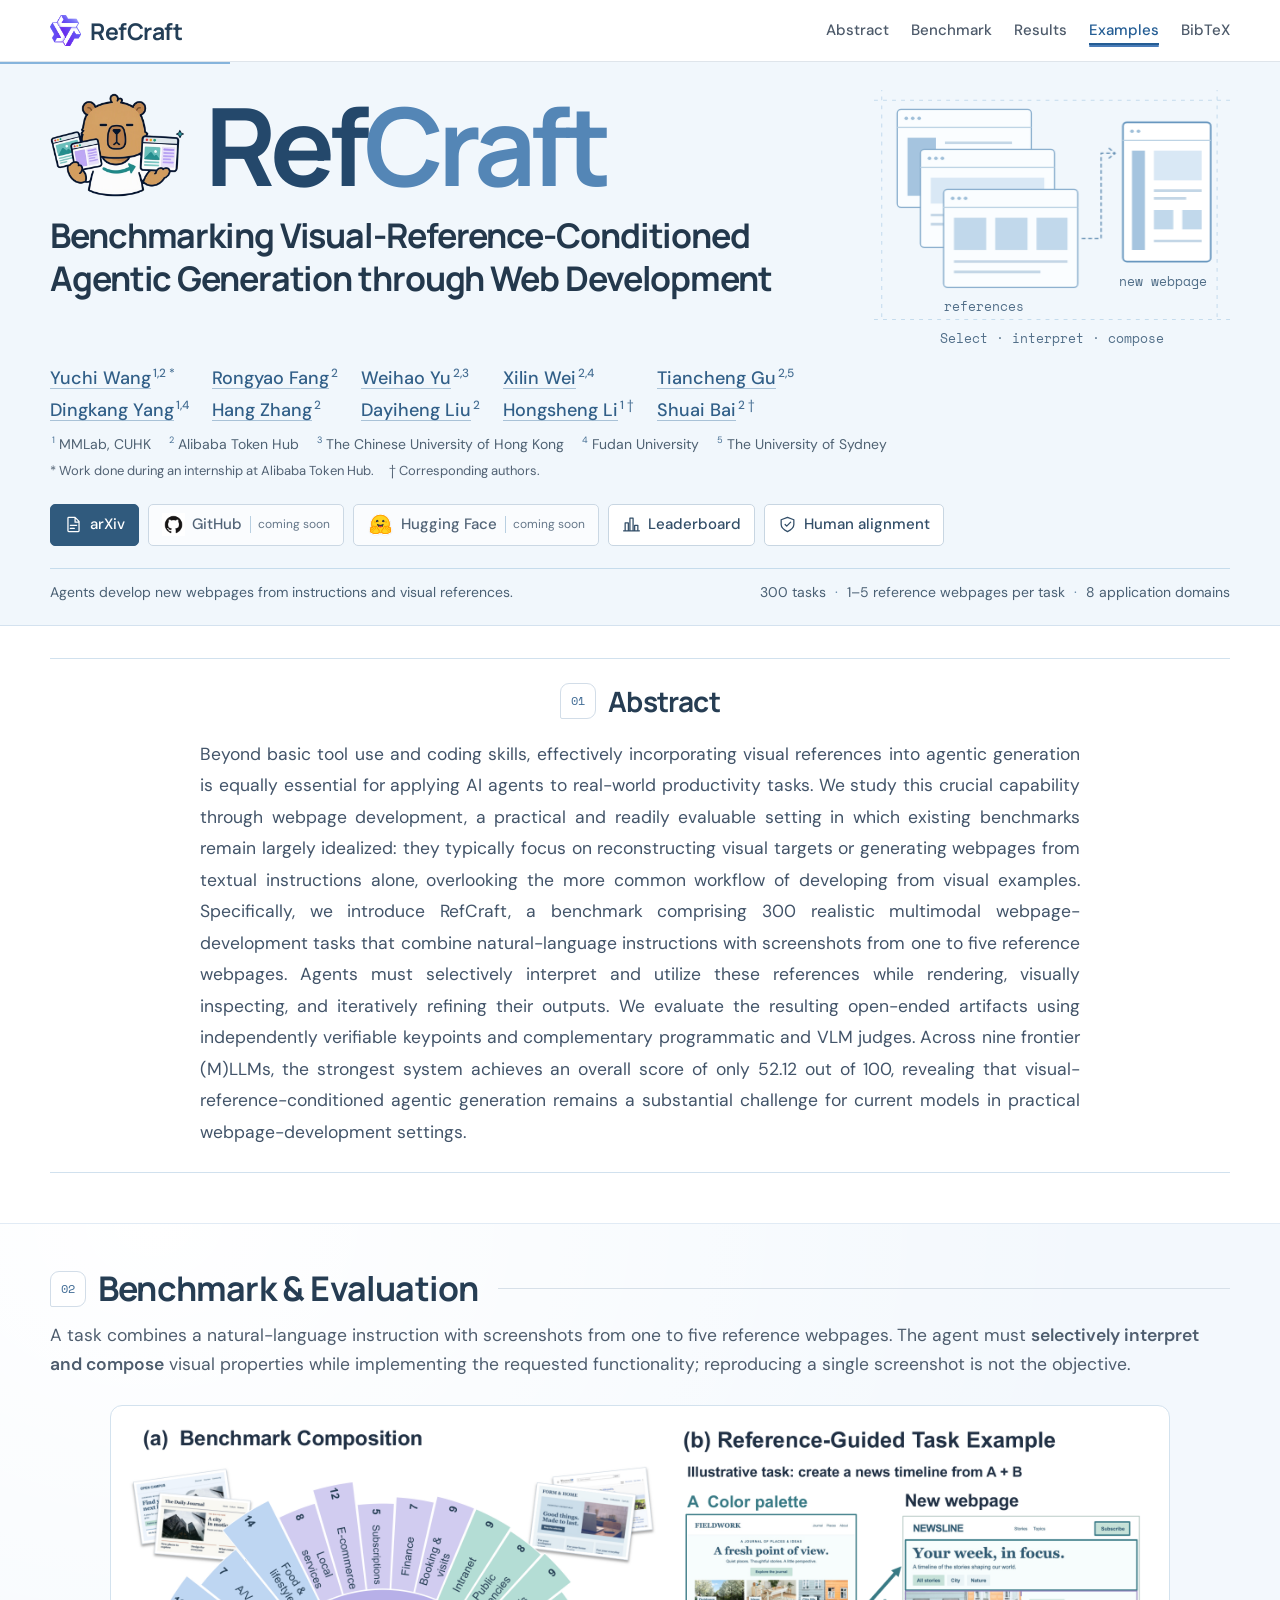
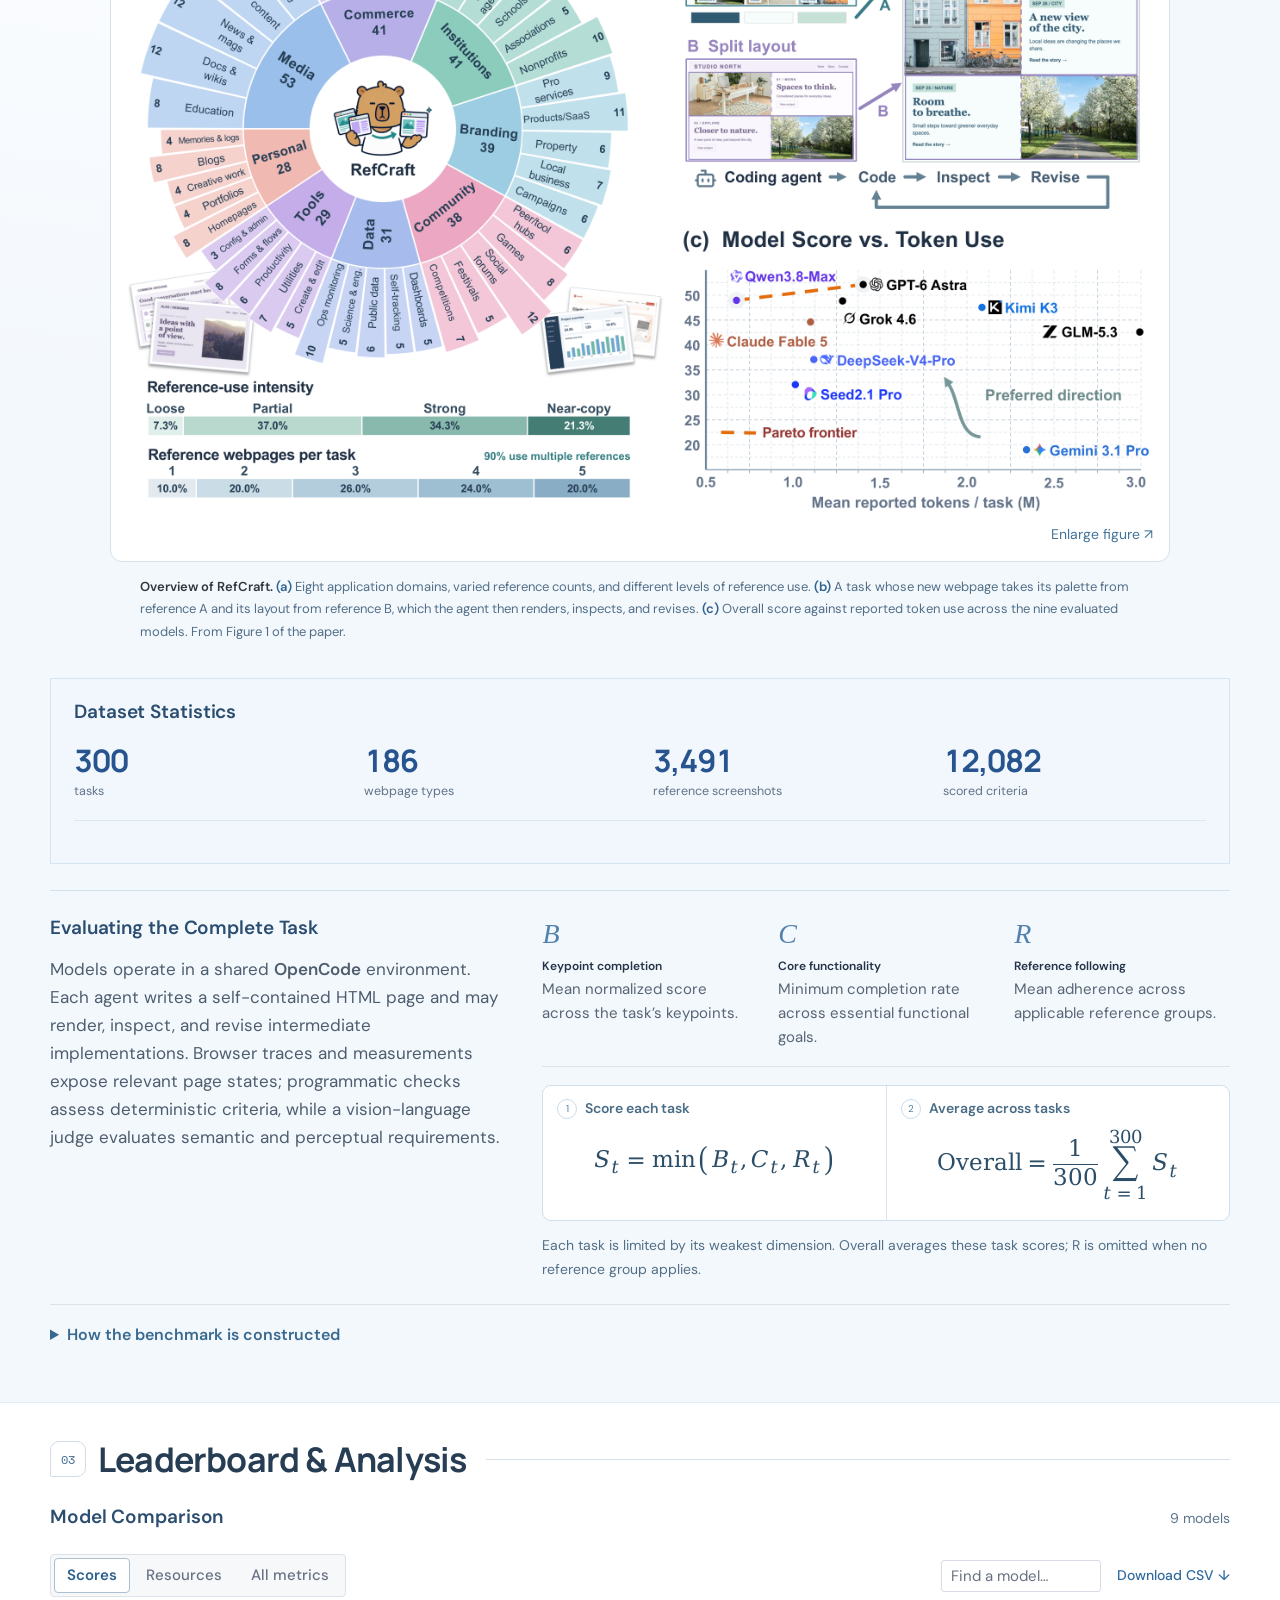
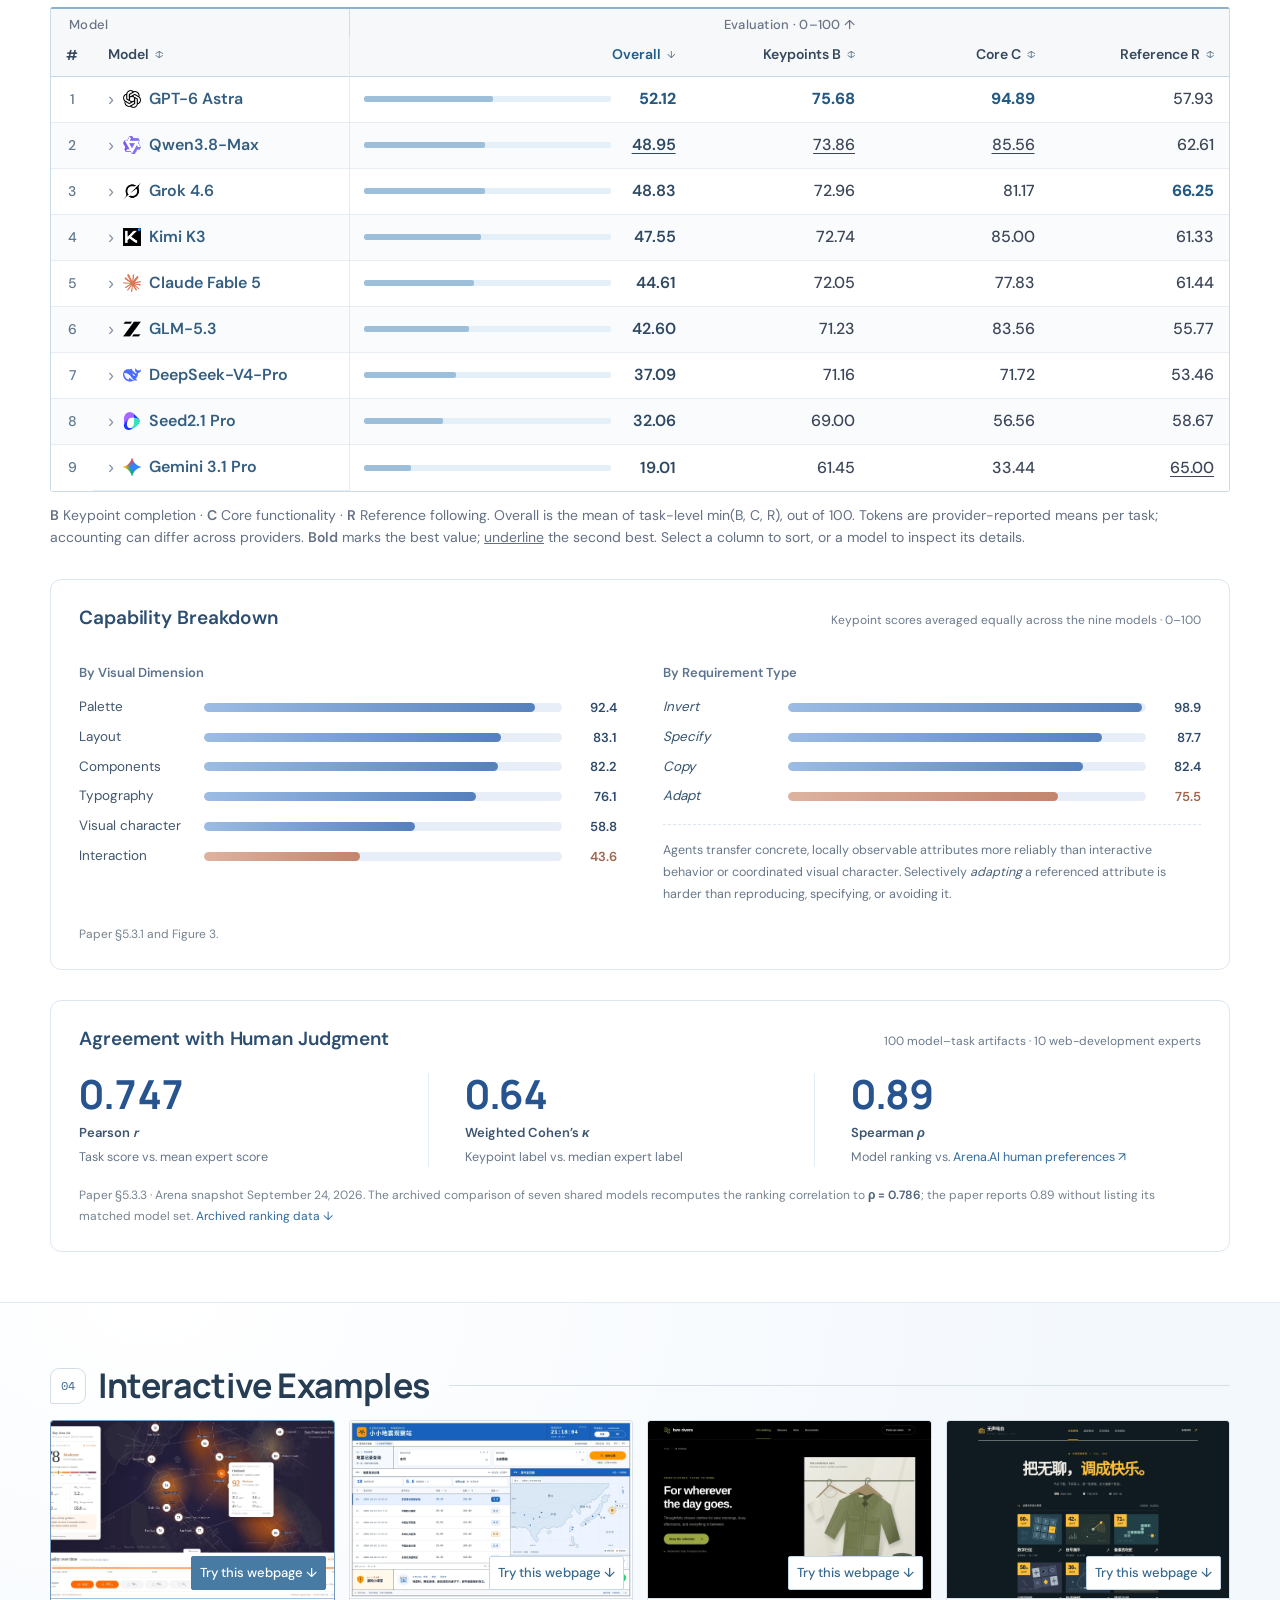
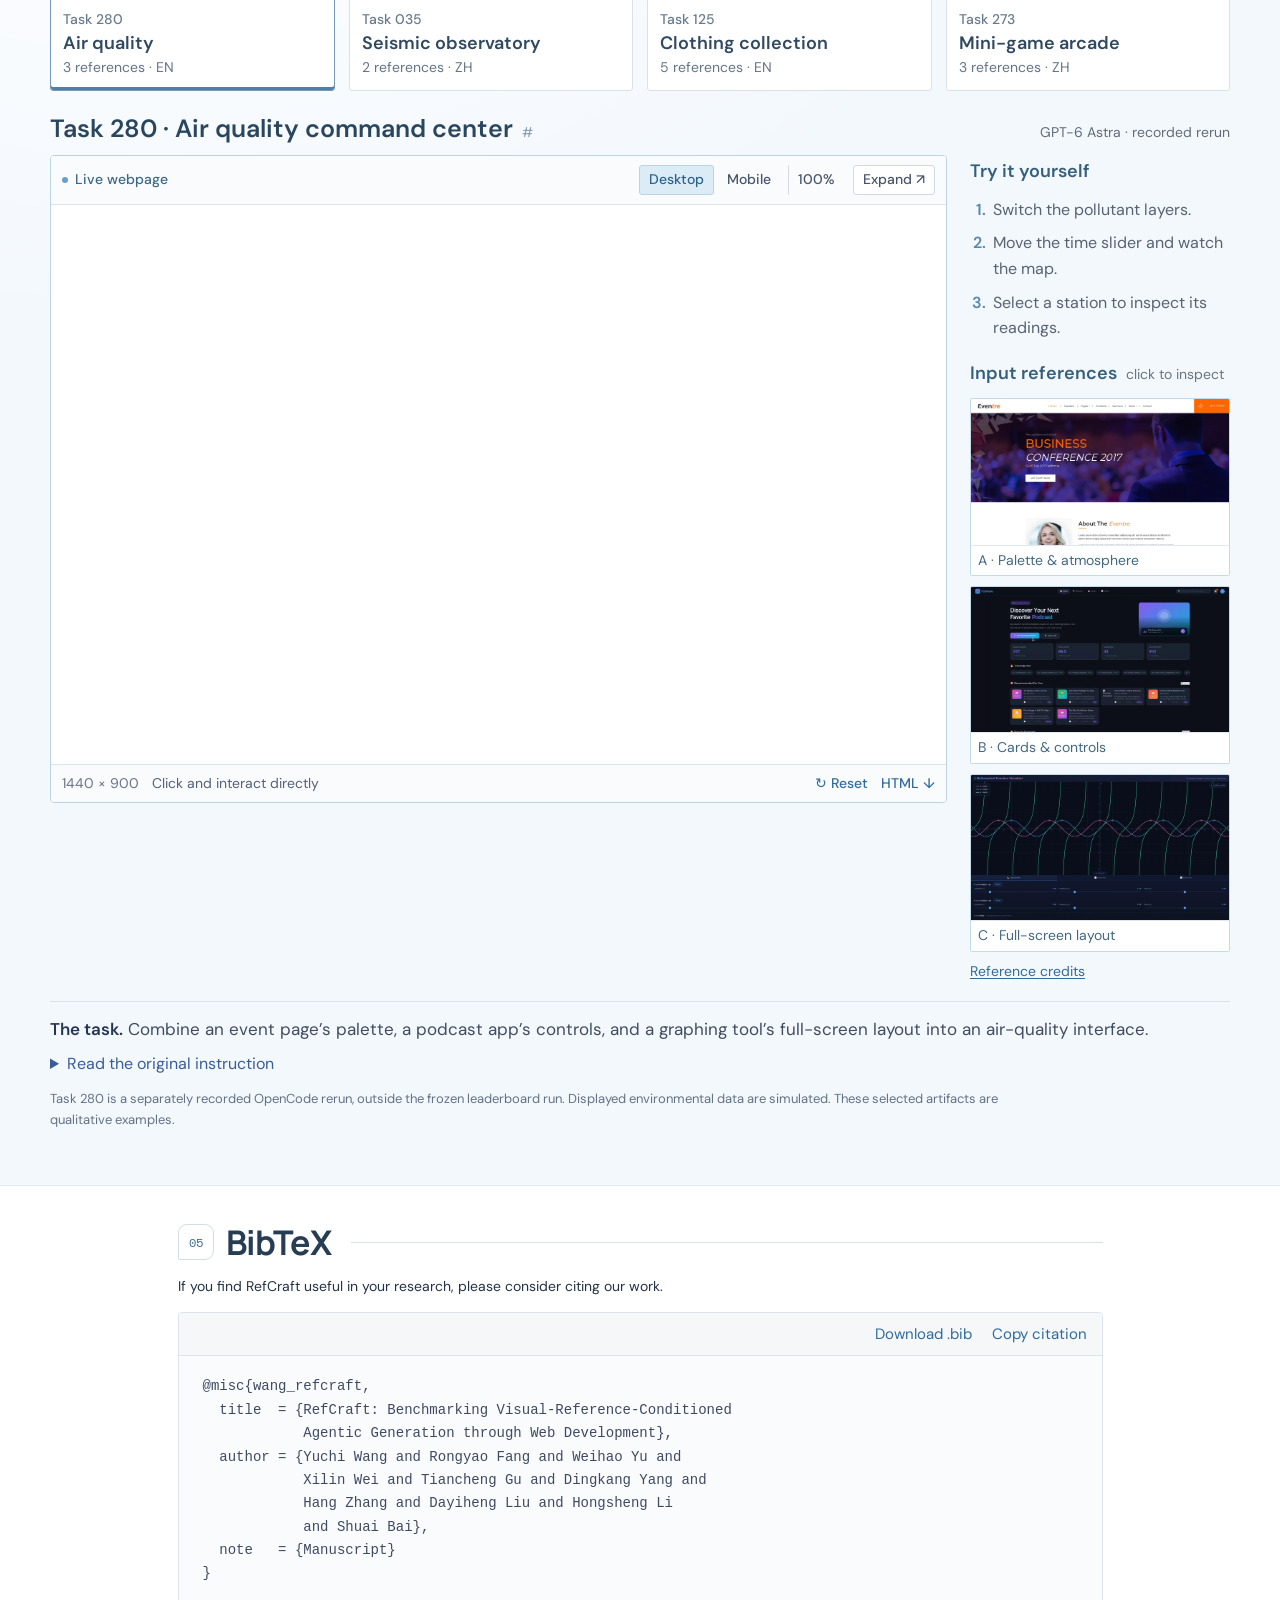
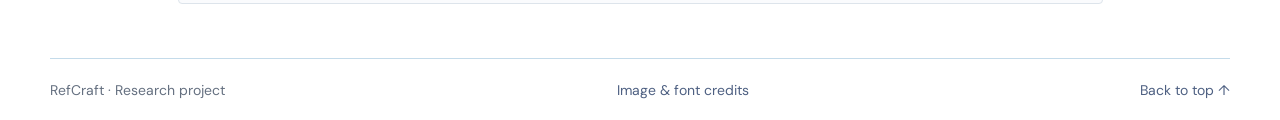
==== commit e7011ae3: "update arxiv link" ====
--- a/index.html
+++ b/index.html
@@ -105,7 +105,7 @@
 <div class="affiliations"><span><sup>1</sup> MMLab, CUHK</span><span><sup>2</sup> Alibaba Token Hub</span><span><sup>3</sup> The Chinese University of Hong Kong</span><span><sup>4</sup> Fudan University</span><span><sup>5</sup> The University of Sydney</span></div>
 <p class="author-notes">* Work done during an internship at Alibaba Token Hub. <span>† Corresponding authors.</span></p>
 <div aria-label="Project resources" class="resource-links">
-<a aria-label="arXiv homepage — RefCraft paper coming soon" class="resource primary" href="https://arxiv.org/" rel="noopener noreferrer" target="_blank" title="RefCraft’s arXiv link will be added when available."><svg aria-hidden="true" viewbox="0 0 24 24"><path d="M14 3H6a1 1 0 0 0-1 1v16a1 1 0 0 0 1 1h12a1 1 0 0 0 1-1V8Zm0 0v6h5M8 13h8M8 17h5"></path></svg>arXiv<small>coming soon</small></a>
+<a aria-label="RefCraft paper on arXiv" class="resource primary" href="https://arxiv.org/abs/2610.26826" rel="noopener noreferrer" target="_blank" title="Read RefCraft on arXiv"><svg aria-hidden="true" viewBox="0 0 24 24"><path d="M14 3H6a1 1 0 0 0-1 1v16a1 1 0 0 0 1 1h12a1 1 0 0 0 1-1V8Zm0 0v6h5M8 13h8M8 17h5"></path></svg>arXiv</a>
 <span aria-label="GitHub, coming soon" class="resource unavailable" data-resource="github"><img alt="" class="official-icon" height="24" src="assets/brands/github.png" width="24"/>GitHub<small>coming soon</small></span>
 <span aria-label="Hugging Face, coming soon" class="resource unavailable" data-resource="huggingface"><img alt="" class="official-icon huggingface-icon" height="24" src="assets/brands/huggingface.png" width="24"/>Hugging Face<small>coming soon</small></span>
 <a class="resource" href="#leaderboard"><svg aria-hidden="true" viewbox="0 0 24 24"><path d="M4 20V10h4v10m2 0V4h4v16m2 0v-7h4v7M2 20h20"></path></svg>Leaderboard</a>
